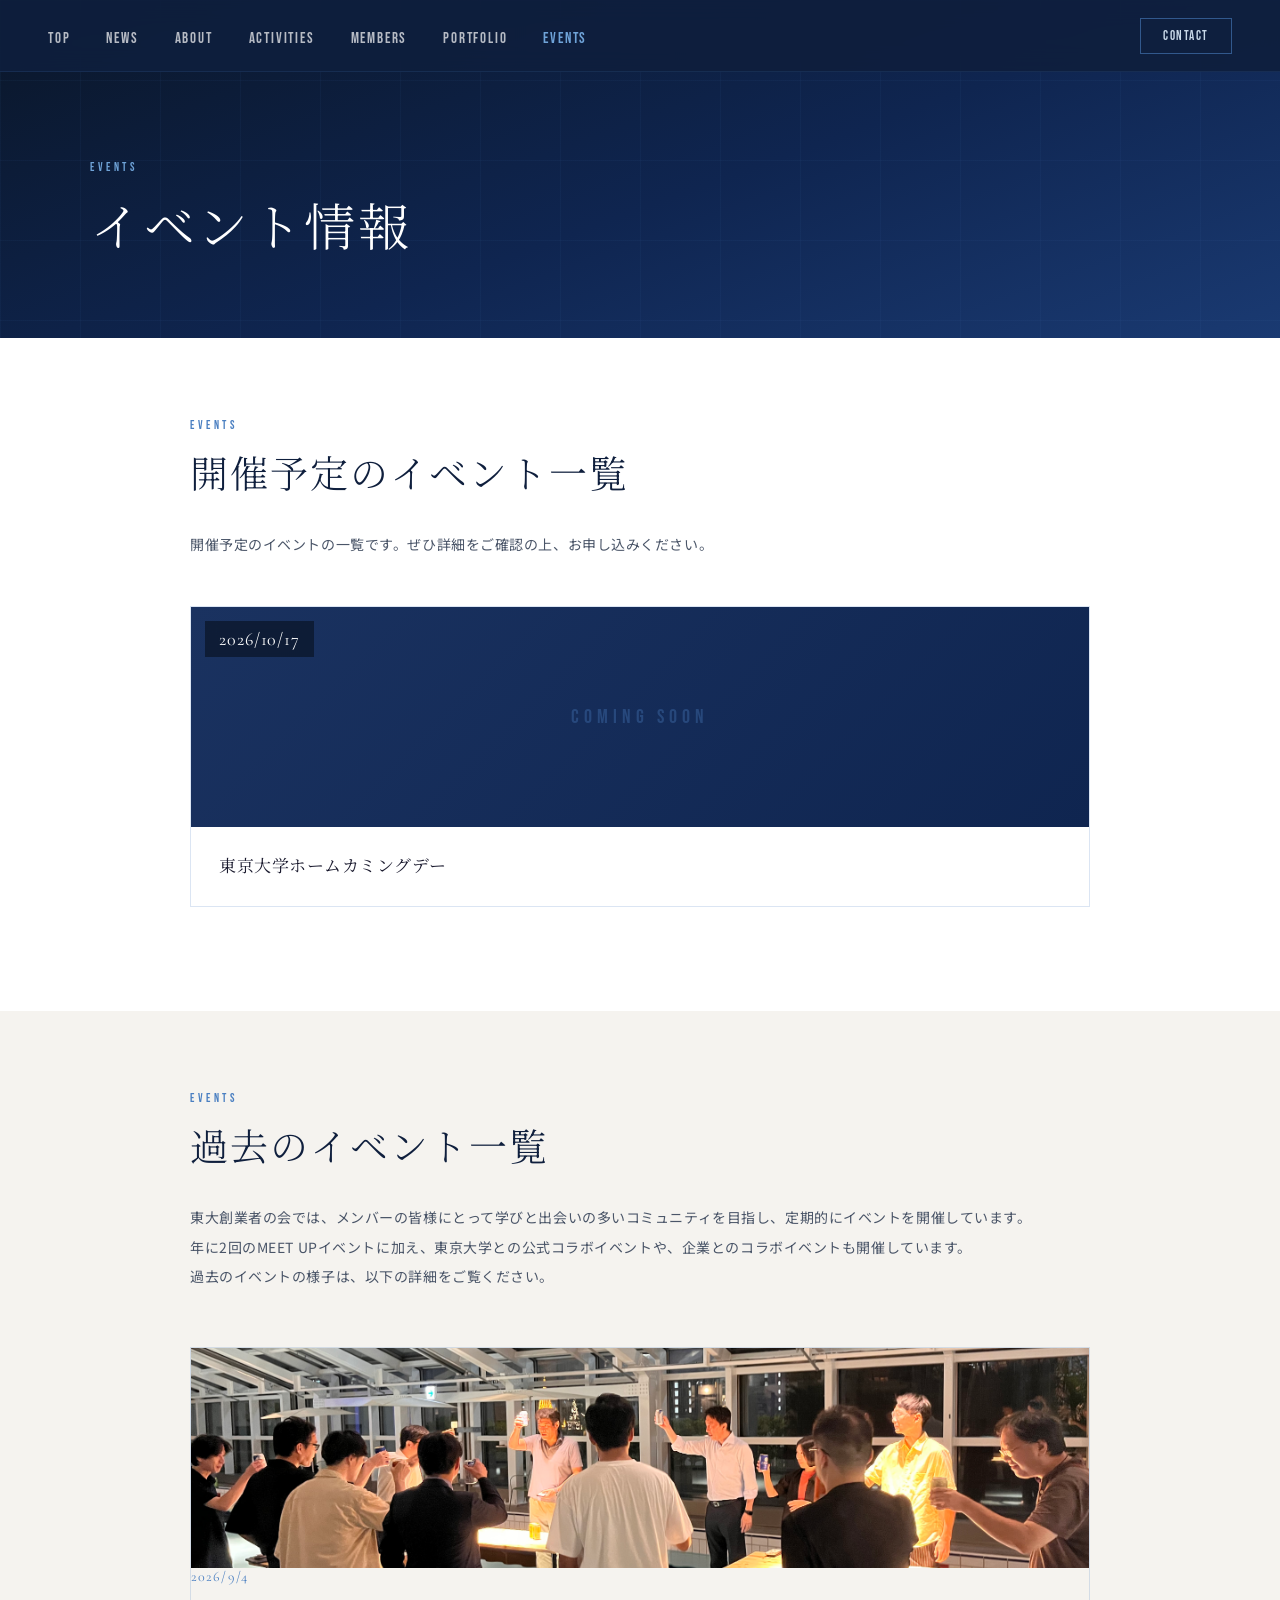
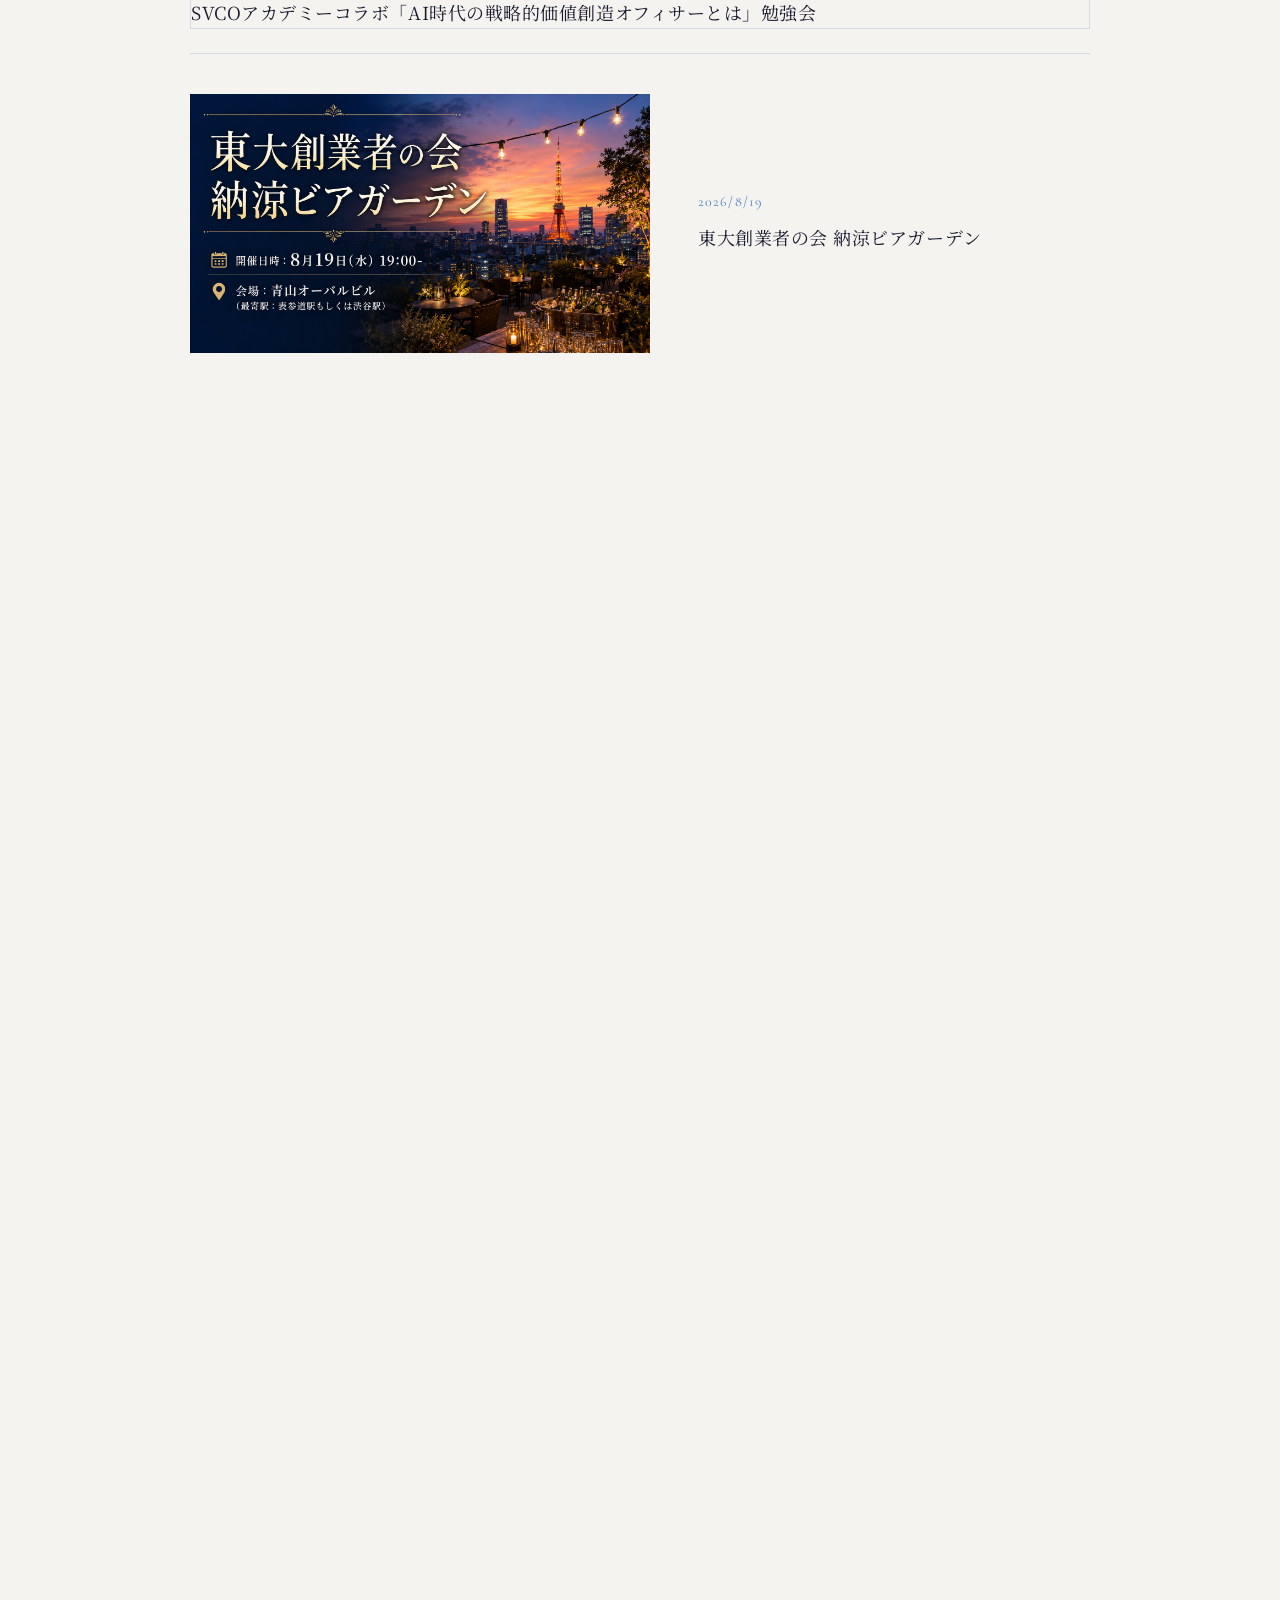
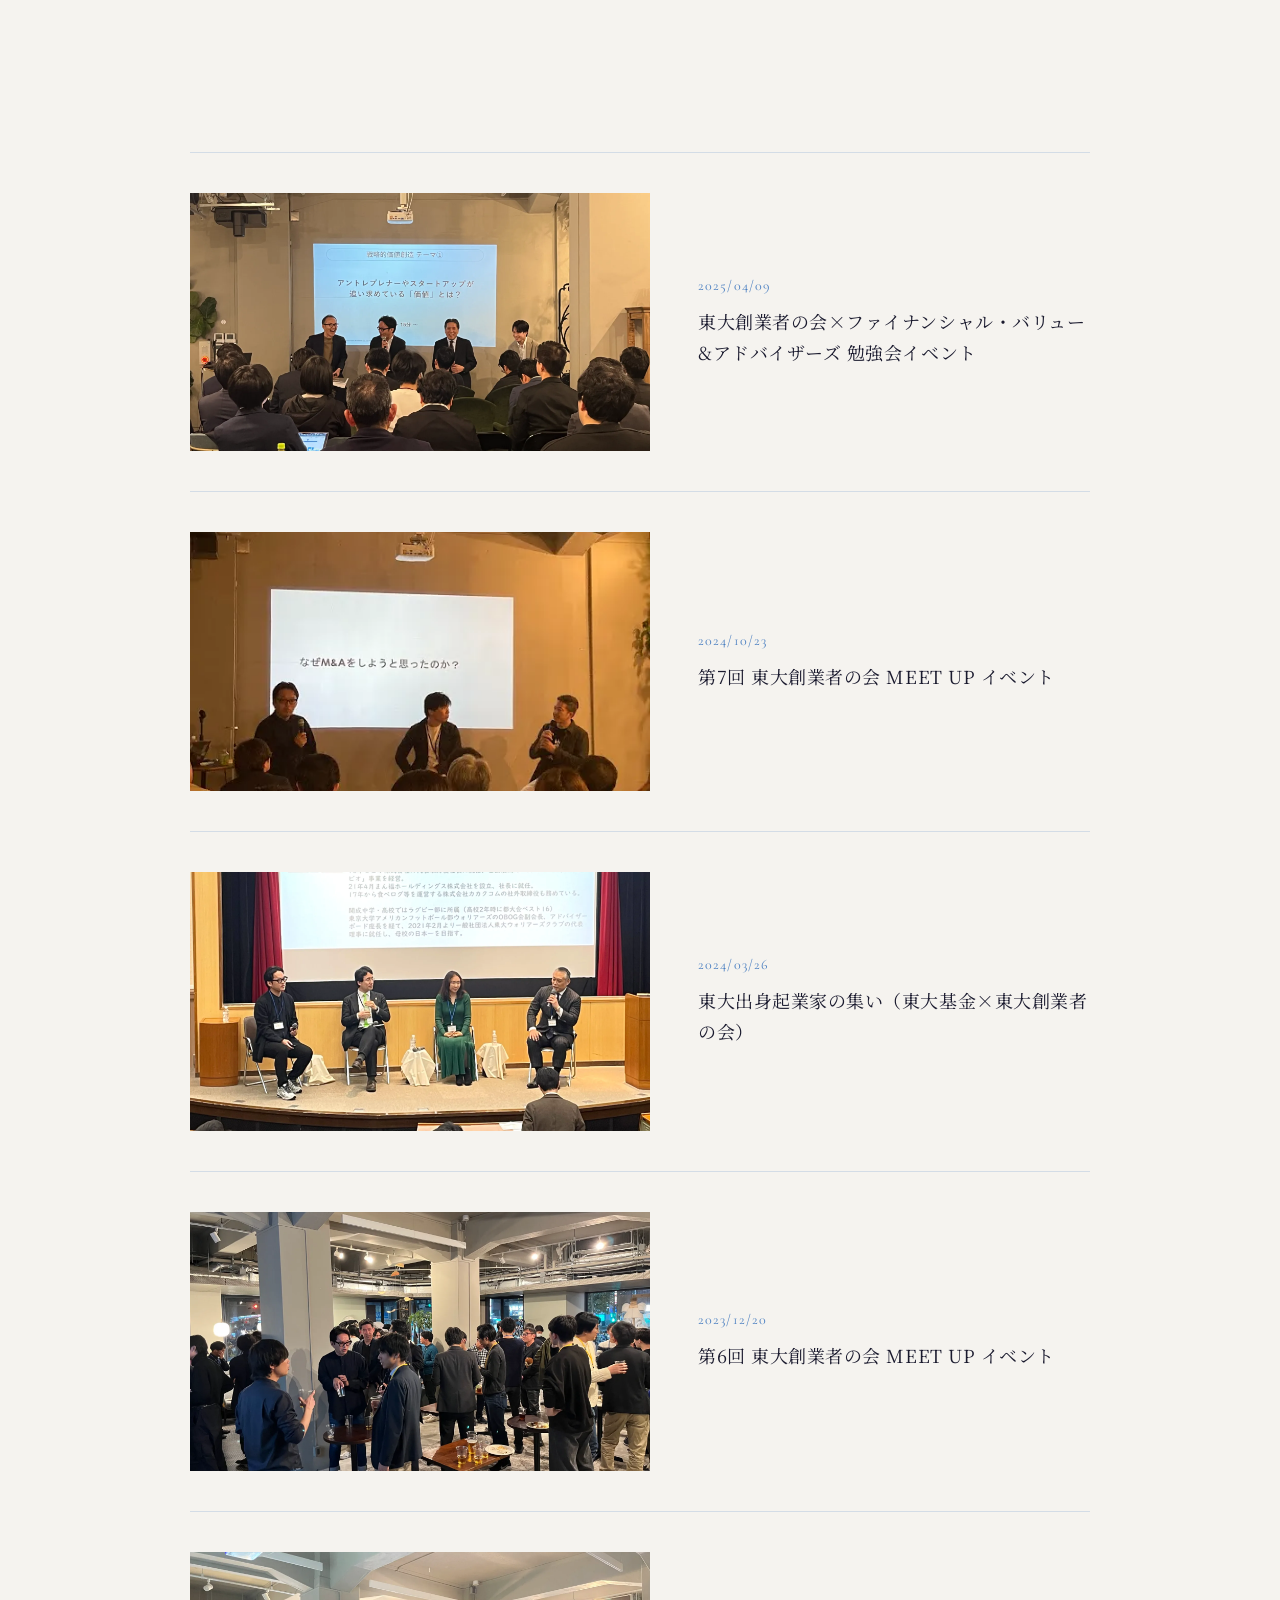
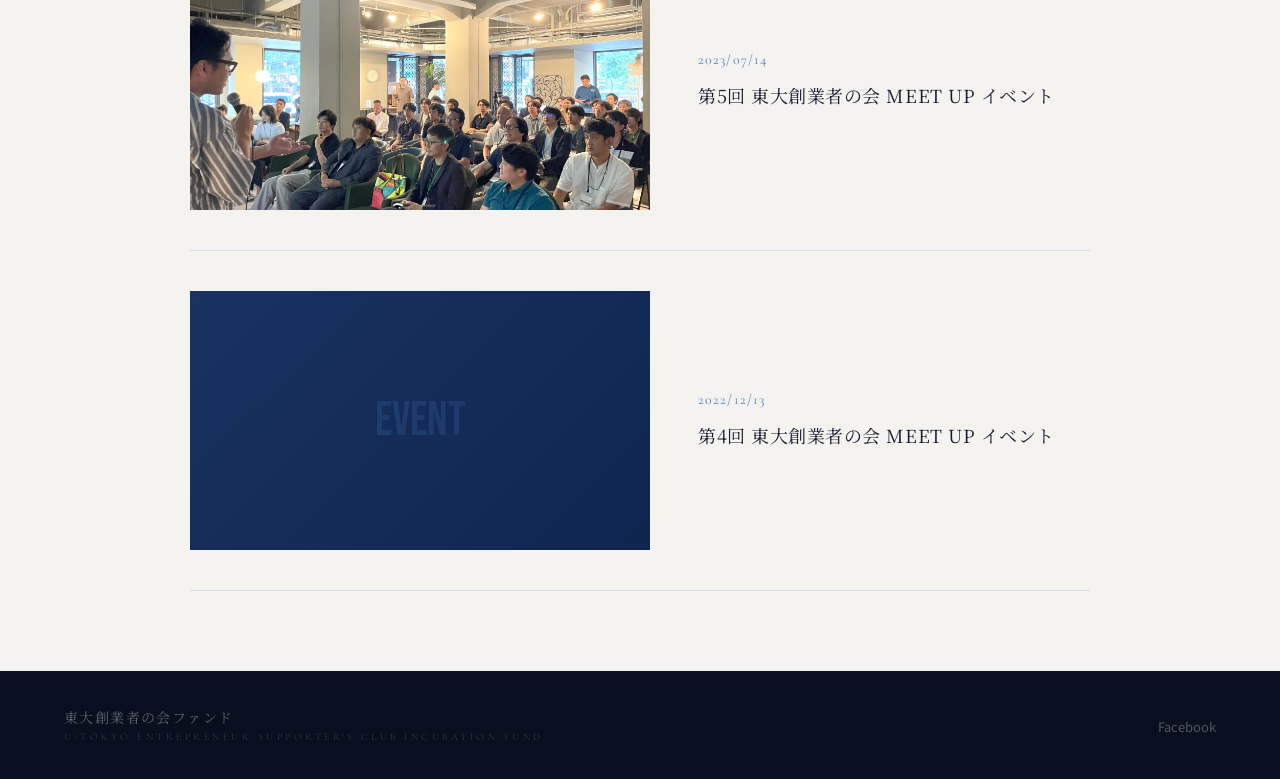
==== events.html @ 1b2a65a0 "過去イベントにSVCO勉強会を追加" ====
<!DOCTYPE html>
<html lang="ja">
<head>
  <meta charset="UTF-8" />
  <meta name="viewport" content="width=device-width, initial-scale=1.0" />
  <title>Events — 東大創業者の会ファンド</title>
  <link rel="preconnect" href="https://fonts.googleapis.com" />
  <link rel="preconnect" href="https://fonts.gstatic.com" crossorigin />
  <link href="https://fonts.googleapis.com/css2?family=Cormorant+Garamond:wght@300;400;500;600&family=Noto+Serif+JP:wght@300;400;500&family=Noto+Sans+JP:wght@300;400;500&family=Bebas+Neue&display=swap" rel="stylesheet" />
  <link rel="stylesheet" href="css/style.css" />
  <style>

    .events-upcoming {
      background: var(--white);
      padding: 80px 64px;
    }

    .events-upcoming-inner {
      max-width: 900px;
      margin: 0 auto;
    }

    .events-empty {
      padding: 64px 0;
      text-align: center;
      border: 1px solid var(--border);
      color: var(--text-light);
      font-size: 14px;
      letter-spacing: 0.06em;
    }

    .upcoming-card {
      display: block;
      border: 1px solid var(--border);
      margin-bottom: 24px;
      transition: box-shadow 0.25s, transform 0.25s;
      overflow: hidden;
    }

    .upcoming-card:hover {
      box-shadow: 0 8px 32px rgba(15,31,61,0.08);
      transform: translateY(-2px);
    }

    .upcoming-card-date-overlay {
      position: absolute;
      top: 14px;
      left: 14px;
      background: rgba(10, 22, 40, 0.72);
      backdrop-filter: blur(6px);
      padding: 7px 14px;
      font-family: 'Cormorant Garamond', serif;
      font-size: 18px;
      font-weight: 400;
      letter-spacing: 0.05em;
      color: var(--white);
    }

    .upcoming-card-body {
      padding: 24px 28px 28px;
      display: flex;
      flex-direction: column;
      gap: 14px;
    }

    .upcoming-card-title {
      font-family: 'Noto Serif JP', serif;
      font-size: 17px;
      font-weight: 400;
      color: var(--text-dark);
      line-height: 1.6;
      letter-spacing: 0.03em;
    }

    .upcoming-card-meta {
      display: flex;
      gap: 20px;
      flex-wrap: wrap;
    }

    .upcoming-card-meta span {
      font-size: 12px;
      color: var(--text-light);
      letter-spacing: 0.05em;
      display: flex;
      align-items: center;
      gap: 6px;
    }

    .upcoming-card-link {
      display: inline-block;
      font-family: 'Noto Sans JP', sans-serif;
      font-size: 12px;
      letter-spacing: 0.1em;
      padding: 8px 20px;
      border: 1px solid var(--accent);
      color: var(--accent);
      text-decoration: none;
      align-self: flex-start;
      transition: background 0.2s, color 0.2s;
    }

    .upcoming-card-link:hover {
      background: var(--accent);
      color: var(--white);
    }

    .events-past {
      background: var(--cream);
      padding: 80px 64px;
    }

    .events-past-inner {
      max-width: 900px;
      margin: 0 auto;
    }

    .events-past-desc {
      font-size: 14px;
      color: var(--text-mid);
      line-height: 2.1;
      letter-spacing: 0.04em;
      margin-bottom: 56px;
    }

    .past-event {
      display: grid;
      grid-template-columns: 460px 1fr;
      gap: 48px;
      align-items: center;
      padding: 40px 0;
      border-top: 1px solid var(--border);
      transition: opacity 0.2s;
    }

    .past-event:last-child {
      border-bottom: 1px solid var(--border);
    }

    .past-event:hover { opacity: 0.8; cursor: pointer; }

    .past-event-img {
      aspect-ratio: 16/9;
      overflow: hidden;
      background: var(--navy-mid);
    }

    .past-event-img img {
      width: 100%;
      height: 100%;
      object-fit: cover;
      display: block;
      transition: transform 0.4s ease;
    }

    .past-event:hover .past-event-img img {
      transform: scale(1.03);
    }

    .past-event-img-placeholder {
      width: 100%;
      height: 100%;
      background: linear-gradient(135deg, #1a3260 0%, #0f2550 100%);
      display: flex;
      align-items: center;
      justify-content: center;
      font-family: 'Bebas Neue', sans-serif;
      font-size: 48px;
      color: rgba(74,127,193,0.2);
      aspect-ratio: 16/9;
    }

    .past-event-body {
      display: flex;
      flex-direction: column;
      gap: 12px;
    }

    .past-event-title {
      font-family: 'Noto Serif JP', serif;
      font-size: 18px;
      font-weight: 400;
      color: var(--text-dark);
      line-height: 1.7;
      letter-spacing: 0.03em;
    }

    .past-event-date {
      font-family: 'Cormorant Garamond', serif;
      font-size: 14px;
      color: var(--accent);
      letter-spacing: 0.08em;
    }

    .upcoming-card-img {
      position: relative;
      width: 100%;
      height: 220px;
      overflow: hidden;
      background: var(--navy-mid);
    }

    .upcoming-card-img img {
      width: 100%;
      height: 100%;
      object-fit: cover;
      display: block;
    }

    .upcoming-card-img-placeholder {
      width: 100%;
      height: 100%;
      background: linear-gradient(135deg, #1a3260 0%, #0f2550 100%);
      display: flex;
      align-items: center;
      justify-content: center;
      font-family: 'Bebas Neue', sans-serif;
      font-size: 20px;
      letter-spacing: 0.25em;
      color: rgba(74,127,193,0.35);
    }

    @media (max-width: 900px) {
      .events-upcoming { padding: 60px 32px; }
      .events-past { padding: 60px 32px; }
      .upcoming-card { grid-template-columns: 90px 1fr; }
      .past-event { grid-template-columns: 1fr; gap: 24px; }
    }
  </style>
</head>
<body>

<!-- NAV -->
<nav>
  <button class="hamburger" id="hamburger" aria-label="メニューを開く">
    <span></span><span></span><span></span>
  </button>
  <ul class="nav-links" id="nav-links">
    <li><a href="index.html">TOP</a></li>
    <li><a href="news.html">NEWS</a></li>
    <li><a href="index.html#about">ABOUT</a></li>
    <li><a href="index.html#activities">ACTIVITIES</a></li>
    <li><a href="index.html#members">MEMBERS</a></li>
    <li><a href="portfolio.html">PORTFOLIO</a></li>
    <li><a href="events.html" style="color:var(--accent-light);">EVENTS</a></li>
  </ul>
  <a href="index.html#contact" class="nav-contact">CONTACT</a>
</nav>

<!-- PAGE HERO -->
<section class="page-hero">
  <div class="page-hero-grid"></div>
  <div class="page-hero-content">
    <p class="page-hero-label">EVENTS</p>
    <h1 class="page-hero-title">イベント情報</h1>
  </div>
</section>

<section class="events-upcoming">
  <div class="events-upcoming-inner">
    <p class="section-label fade-up">EVENTS</p>
    <h2 class="section-title-jp fade-up">開催予定のイベント一覧</h2>
    <p style="font-size:14px; color:var(--text-mid); line-height:2; letter-spacing:0.04em; margin-bottom:48px;" class="fade-up">
      開催予定のイベントの一覧です。ぜひ詳細をご確認の上、お申し込みください。
    </p>

    <div class="upcoming-card fade-up">
      <div class="upcoming-card-img">
        <div class="upcoming-card-img-placeholder">COMING SOON</div>
        <div class="upcoming-card-date-overlay">2026/10/17</div>
      </div>
      <div class="upcoming-card-body">
        <h3 class="upcoming-card-title">東京大学ホームカミングデー</h3>
      </div>
    </div>

  </div>
</section>

<section class="events-past">
  <div class="events-past-inner">
    <p class="section-label fade-up">EVENTS</p>
    <h2 class="section-title-jp fade-up">過去のイベント一覧</h2>
    <p class="events-past-desc fade-up">
      東大創業者の会では、メンバーの皆様にとって学びと出会いの多いコミュニティを目指し、定期的にイベントを開催しています。<br>
      年に2回のMEET UPイベントに加え、東京大学との公式コラボイベントや、企業とのコラボイベントも開催しています。<br>
      過去のイベントの様子は、以下の詳細をご覧ください。
    </p>

    <div class="upcoming-card fade-up" data-slug="svco2026-2">
      <div class="upcoming-card-img">
        <img src="images/events/svco2026-2.jpg" alt="SVCOアカデミーコラボ勉強会"
          onerror="this.style.display='none'; this.nextElementSibling.style.display='flex';" />
        <div class="past-event-img-placeholder" style="display:none;">EVENT</div>
      </div>
      <div class="past-event-body">
        <p class="past-event-date">2026/9/4</p>
        <h3 class="past-event-title">SVCOアカデミーコラボ「AI時代の戦略的価値創造オフィサーとは」勉強会</h3>
      </div>
    </div>
    
    <div class="past-event fade-up"　data-slug="beergarden">
      <div class="past-event-img">
        <img src="images/events/2026beergarden.png" alt="納涼ビアガーデン"
          onerror="this.style.display='none'; this.nextElementSibling.style.display='flex';" />
        <div class="past-event-img-placeholder" style="display:none;">EVENT</div>
      </div>
      <div class="past-event-body">
        <p class="past-event-date">2026/8/19</p>
        <h3 class="past-event-title">東大創業者の会 納涼ビアガーデン</h3>
      </div>
    </div>

    <div class="past-event fade-up" data-slug="aXholikt">
      <div class="past-event-img">
        <img src="images/events/svco2026.webp" alt="SVCOアカデミーコラボ勉強会"
          onerror="this.style.display='none'; this.nextElementSibling.style.display='flex';" />
        <div class="past-event-img-placeholder" style="display:none;">EVENT</div>
      </div>
      <div class="past-event-body">
        <p class="past-event-date">2026/1/9</p>
        <h3 class="past-event-title">SVCOアカデミーコラボ「高い企業価値を目指すエクイティストーリーとは？」勉強会</h3>
      </div>
    </div>

    <div class="past-event fade-up" data-slug="0ji4WpW5">
      <div class="past-event-img">
        <img src="images/events/jigyoukeikaku2025.webp" alt="事業計画の極意講演会"
          onerror="this.style.display='none'; this.nextElementSibling.style.display='flex';" />
        <div class="past-event-img-placeholder" style="display:none;">EVENT</div>
      </div>
      <div class="past-event-body">
        <p class="past-event-date">2025/11/13</p>
        <h3 class="past-event-title">スタートアップの事業成長を加速する「事業計画の極意」講演会</h3>
      </div>
    </div>

    <div class="past-event fade-up">
      <div class="past-event-img">
        <img src="images/events/amari2025.webp" alt="甘利俊一先生座談会"
          onerror="this.style.display='none'; this.nextElementSibling.style.display='flex';" />
        <div class="past-event-img-placeholder" style="display:none;">EVENT</div>
      </div>
      <div class="past-event-body">
        <p class="past-event-date">2025/10/18</p>
        <h3 class="past-event-title">甘利俊一先生座談会 with 藤井総長＋東大出身スタートアップ厳選5社ピッチ</h3>
      </div>
    </div>

    <div class="past-event fade-up" data-slug="QttCF2oW">
      <div class="past-event-img">
        <img src="images/events/google2025.webp" alt="知と革新のフロンティア共創"
          onerror="this.style.display='none'; this.nextElementSibling.style.display='flex';" />
        <div class="past-event-img-placeholder" style="display:none;">EVENT</div>
      </div>
      <div class="past-event-body">
        <p class="past-event-date">2025/05/30</p>
        <h3 class="past-event-title">知と革新のフロンティア共創 — AI・起業・グローバルが織りなす未来創造セッション supported by Google</h3>
      </div>
    </div>

    <div class="past-event fade-up" data-slug="PFnl9vah">
      <div class="past-event-img">
        <img src="images/events/SVCO2025.webp" alt="東大創業者の会×ファイナンシャル・バリュー&アドバイザーズ"
          onerror="this.style.display='none'; this.nextElementSibling.style.display='flex';" />
        <div class="past-event-img-placeholder" style="display:none;">EVENT</div>
      </div>
      <div class="past-event-body">
        <p class="past-event-date">2025/04/09</p>
        <h3 class="past-event-title">東大創業者の会×ファイナンシャル・バリュー&アドバイザーズ 勉強会イベント</h3>
      </div>
    </div>

    <div class="past-event fade-up" data-slug="giZmQ31z">
      <div class="past-event-img">
        <img src="images/events/7thmeetup.webp" alt="第7回 東大創業者の会 MEET UP"
          onerror="this.style.display='none'; this.nextElementSibling.style.display='flex';" />
        <div class="past-event-img-placeholder" style="display:none;">EVENT</div>
      </div>
      <div class="past-event-body">
        <p class="past-event-date">2024/10/23</p>
        <h3 class="past-event-title">第7回 東大創業者の会 MEET UP イベント</h3>
      </div>
    </div>

    <div class="past-event fade-up" data-slug="LmztypkG">
      <div class="past-event-img">
        <img src="images/events/todai2024.webp" alt="東大出身起業家の集い"
          onerror="this.style.display='none'; this.nextElementSibling.style.display='flex';" />
        <div class="past-event-img-placeholder" style="display:none;">EVENT</div>
      </div>
      <div class="past-event-body">
        <p class="past-event-date">2024/03/26</p>
        <h3 class="past-event-title">東大出身起業家の集い（東大基金×東大創業者の会）</h3>
      </div>
    </div>

    <div class="past-event fade-up" data-slug="PfL5GdUz">
      <div class="past-event-img">
        <img src="images/events/6thmeetup.webp" alt="第6回 東大創業者の会 MEET UP"
          onerror="this.style.display='none'; this.nextElementSibling.style.display='flex';" />
        <div class="past-event-img-placeholder" style="display:none;">EVENT</div>
      </div>
      <div class="past-event-body">
        <p class="past-event-date">2023/12/20</p>
        <h3 class="past-event-title">第6回 東大創業者の会 MEET UP イベント</h3>
      </div>
    </div>

    <div class="past-event fade-up" data-slug="8EpP8KsC">
      <div class="past-event-img">
        <img src="images/events/5thmeetup.webp" alt="第5回 東大創業者の会 MEET UP"
          onerror="this.style.display='none'; this.nextElementSibling.style.display='flex';" />
        <div class="past-event-img-placeholder" style="display:none;">EVENT</div>
      </div>
      <div class="past-event-body">
        <p class="past-event-date">2023/07/14</p>
        <h3 class="past-event-title">第5回 東大創業者の会 MEET UP イベント</h3>
      </div>
    </div>

    <div class="past-event fade-up" data-slug="6folaQQS">
      <div class="past-event-img">
        <img src="images/events/meetup4.jpg" alt="第4回 東大創業者の会 MEET UP"
          onerror="this.style.display='none'; this.nextElementSibling.style.display='flex';" />
        <div class="past-event-img-placeholder" style="display:none;">EVENT</div>
      </div>
      <div class="past-event-body">
        <p class="past-event-date">2022/12/13</p>
        <h3 class="past-event-title">第4回 東大創業者の会 MEET UP イベント</h3>
      </div>
    </div>

  </div>
</section>

<!-- FOOTER -->
<footer>
  <div class="footer-logo">
    東大創業者の会ファンド
    <span>U-TOKYO ENTREPRENEUR SUPPORTER'S CLUB INCUBATION FUND</span>
  </div>
  <div class="footer-sns">
    <a href="#">Facebook</a>
  </div>
</footer>

<script src="js/news-data.js"></script>
<script>
  const observer = new IntersectionObserver((entries) => {
    entries.forEach(el => {
      if (el.isIntersecting) el.target.classList.add('visible');
    });
  }, { threshold: 0.1 });
  document.querySelectorAll('.fade-up').forEach(el => observer.observe(el));

  // Hamburger menu
  const hamburger = document.getElementById('hamburger');
  const navLinks = document.getElementById('nav-links');
  if (hamburger && navLinks) {
    hamburger.addEventListener('click', () => {
      hamburger.classList.toggle('open');
      navLinks.classList.toggle('open');
    });
    navLinks.querySelectorAll('a').forEach(a => {
      a.addEventListener('click', () => {
        hamburger.classList.remove('open');
        navLinks.classList.remove('open');
      });
    });
  }
</script>
</body>
</html>
---- css/style.css ----
/* ============================================================
   東大創業者の会ファンド — 共通スタイル
   style.css
   ============================================================ */

/* ─── Google Fonts は各HTMLの<head>で読み込む ─── */

/* ─── CSS Variables ─── */
:root {
  --navy: #0f1f3d;
  --navy-mid: #1a3260;
  --navy-light: #2a4a8a;
  --accent: #4a7fc1;
  --accent-light: #6fa3d8;
  --steel: #8faabf;
  --fog: #c8d8e8;
  --cream: #f5f3ef;
  --white: #ffffff;
  --text-dark: #1a1a2e;
  --text-mid: #4a5568;
  --text-light: #718096;
  --border: rgba(74, 127, 193, 0.2);
}

/* ─── Reset ─── */
*, *::before, *::after { box-sizing: border-box; margin: 0; padding: 0; }
html { scroll-behavior: smooth; }
body {
  font-family: 'Noto Sans JP', sans-serif;
  background: var(--white);
  color: var(--text-dark);
  overflow-x: hidden;
}

/* ============================================================
   NAV
   ============================================================ */
nav {
  position: fixed;
  top: 0; left: 0; right: 0;
  z-index: 100;
  padding: 0 48px;
  height: 72px;
  display: flex;
  align-items: center;
  justify-content: space-between;
  background: rgba(15, 31, 61, 0.92);
  backdrop-filter: blur(12px);
  border-bottom: 1px solid rgba(74,127,193,0.15);
}
.nav-links {
  display: flex;
  gap: 36px;
  list-style: none;
}
.nav-links a {
  font-family: 'Bebas Neue', sans-serif;
  font-size: 15px;
  letter-spacing: 0.12em;
  color: rgba(255,255,255,0.7);
  text-decoration: none;
  transition: color 0.25s;
}
.nav-links a:hover { color: var(--accent-light); }
.nav-contact {
  font-family: 'Bebas Neue', sans-serif;
  font-size: 13px;
  letter-spacing: 0.12em;
  padding: 9px 22px;
  border: 1px solid rgba(74,127,193,0.6);
  color: var(--fog);
  text-decoration: none;
  transition: background 0.25s, color 0.25s;
}
.nav-contact:hover {
  background: var(--accent);
  color: var(--white);
  border-color: var(--accent);
}

/* ============================================================
   HERO
   ============================================================ */
.hero {
  position: relative;
  min-height: 100vh;
  background: linear-gradient(160deg, #0a1628 0%, #0f2550 55%, #1a3a72 100%);
  display: flex;
  align-items: flex-end;
  overflow: hidden;
}
.hero-bg-overlay {
  position: absolute;
  inset: 0;
  background:
    radial-gradient(ellipse 60% 50% at 70% 40%, rgba(74,127,193,0.15) 0%, transparent 70%),
    radial-gradient(ellipse 40% 60% at 20% 80%, rgba(26,50,96,0.6) 0%, transparent 70%);
}
.hero-grid {
  position: absolute;
  inset: 0;
  background-image:
    linear-gradient(rgba(74,127,193,0.06) 1px, transparent 1px),
    linear-gradient(90deg, rgba(74,127,193,0.06) 1px, transparent 1px);
  background-size: 80px 80px;
}
.hero-deco-text {
  position: absolute;
  right: -20px;
  top: 140px;
  font-family: 'Bebas Neue', sans-serif;
  font-size: clamp(80px, 10vw, 140px);
  color: rgba(74,127,193,0.08);
  letter-spacing: 0.05em;
  line-height: 1;
  white-space: nowrap;
  pointer-events: none;
  writing-mode: vertical-rl;
}
.hero-content {
  position: relative;
  z-index: 2;
  padding: 120px 64px 80px;
  max-width: 640px;
}
.hero-eyebrow {
  font-family: 'Bebas Neue', sans-serif;
  font-size: 12px;
  letter-spacing: 0.25em;
  color: var(--accent-light);
  margin-bottom: 16px;
}
.hero-title-jp {
  font-family: 'Noto Serif JP', serif;
  font-size: clamp(38px, 5vw, 64px);
  font-weight: 300;
  color: var(--white);
  line-height: 1.3;
  letter-spacing: 0.05em;
  margin-bottom: 12px;
}
.hero-title-en {
  font-family: 'Cormorant Garamond', serif;
  font-size: clamp(13px, 1.4vw, 16px);
  color: var(--steel);
  letter-spacing: 0.3em;
  text-transform: uppercase;
  margin-bottom: 28px;
  font-weight: 300;
}
.hero-subtitle-vertical {
  position: absolute;
  right: 64px;
  top: 50%;
  transform: translateY(-50%);
  writing-mode: vertical-rl;
  font-family: 'Noto Serif JP', serif;
  font-size: 15px;
  font-weight: 300;
  color: rgba(255,255,255,0.55);
  letter-spacing: 0.25em;
  line-height: 1.8;
}
.hero-tagline {
  font-family: 'Noto Serif JP', serif;
  font-size: clamp(14px, 1.8vw, 17px);
  font-weight: 300;
  color: rgba(255,255,255,0.55);
  line-height: 2;
  letter-spacing: 0.05em;
  border-left: 2px solid var(--accent);
  padding-left: 20px;
}
.hero-scroll {
  position: absolute;
  bottom: 40px;
  left: 64px;
  display: flex;
  align-items: center;
  gap: 12px;
  font-family: 'Bebas Neue', sans-serif;
  font-size: 11px;
  letter-spacing: 0.2em;
  color: rgba(255,255,255,0.3);
}
.hero-scroll-line {
  width: 40px;
  height: 1px;
  background: rgba(255,255,255,0.2);
}

.hero {
  background: 
    linear-gradient(160deg, rgba(10,22,40,0.85) 0%, rgba(15,37,80,0.75) 55%, rgba(26,58,114,0.7) 100%),
    url('../images/fund/top.jpg');
  background-size: cover;
  background-position: center;
}

/* ============================================================
   PAGE HERO（サブページ用）
   ============================================================ */
.page-hero {
  padding: 160px 64px 80px;
  background: linear-gradient(160deg, #0a1628 0%, #0f2550 55%, #1a3a72 100%);
  position: relative;
  overflow: hidden;
}
.page-hero-grid {
  position: absolute;
  inset: 0;
  background-image:
    linear-gradient(rgba(74,127,193,0.06) 1px, transparent 1px),
    linear-gradient(90deg, rgba(74,127,193,0.06) 1px, transparent 1px);
  background-size: 80px 80px;
}
.page-hero-content { position: relative; z-index: 2; max-width: 1100px; margin: 0 auto; }
.page-hero-label {
  font-family: 'Bebas Neue', sans-serif;
  font-size: 12px;
  letter-spacing: 0.3em;
  color: var(--accent-light);
  margin-bottom: 16px;
}
.page-hero-title {
  font-family: 'Noto Serif JP', serif;
  font-size: clamp(32px, 4vw, 52px);
  font-weight: 300;
  color: var(--white);
  letter-spacing: 0.05em;
  line-height: 1.3;
}

/* ============================================================
   SHARED SECTION ELEMENTS
   ============================================================ */
.section-label {
  font-family: 'Bebas Neue', sans-serif;
  font-size: 12px;
  letter-spacing: 0.3em;
  color: var(--accent);
  margin-bottom: 12px;
}
.section-title-jp {
  font-family: 'Noto Serif JP', serif;
  font-size: clamp(26px, 3.5vw, 38px);
  font-weight: 300;
  color: var(--navy);
  letter-spacing: 0.05em;
  line-height: 1.4;
  margin-bottom: 32px;
}
.divider {
  width: 40px;
  height: 2px;
  background: var(--accent);
  margin-bottom: 32px;
}

/* ============================================================
   BUTTONS
   ============================================================ */
.btn-outline {
  display: inline-block;
  font-family: 'Noto Sans JP', sans-serif;
  font-size: 13px;
  letter-spacing: 0.1em;
  padding: 14px 40px;
  border: 1px solid var(--navy);
  color: var(--navy);
  text-decoration: none;
  transition: background 0.25s, color 0.25s;
}
.btn-outline:hover { background: var(--navy); color: var(--white); }

.btn-solid {
  display: inline-block;
  font-family: 'Noto Sans JP', sans-serif;
  font-size: 14px;
  letter-spacing: 0.12em;
  padding: 18px 64px;
  background: var(--navy);
  color: var(--white);
  text-decoration: none;
  transition: background 0.25s, letter-spacing 0.25s;
}
.btn-solid:hover { background: var(--navy-light); letter-spacing: 0.16em; }

/* ============================================================
   NEWS
   ============================================================ */
#news {
  background: var(--white);
  padding: 120px 0;
}
.news-inner {
  max-width: 800px;
  margin: 0 auto;
  padding: 0 64px;
}
.news-list { list-style: none; }
.news-item {
  border-top: 1px solid var(--border);
  padding: 28px 0;
  display: grid;
  grid-template-columns: 1fr;
  gap: 8px;
  transition: opacity 0.2s;
}
.news-item:last-child { border-bottom: 1px solid var(--border); }
.news-item:hover { opacity: 0.7; cursor: pointer; }
.news-item-title {
  font-family: 'Noto Serif JP', serif;
  font-size: 16px;
  font-weight: 400;
  color: var(--text-dark);
  line-height: 1.7;
  letter-spacing: 0.03em;
}
.news-item-excerpt {
  font-size: 13px;
  color: var(--text-light);
  line-height: 1.8;
}

/* ============================================================
   ABOUT
   ============================================================ */
#about { background: var(--cream); padding: 120px 64px; }
.about-inner {
  max-width: 900px;
  margin: 0 auto;
  display: grid;
  grid-template-columns: 1fr 1fr;
  gap: 80px;
  align-items: start;
}
.about-lead {
  font-family: 'Noto Serif JP', serif;
  font-size: clamp(17px, 2vw, 20px);
  font-weight: 400;
  color: var(--navy);
  line-height: 1.8;
  letter-spacing: 0.04em;
  margin-bottom: 28px;
}
.about-body {
  font-size: 14px;
  color: var(--text-mid);
  line-height: 2.1;
  letter-spacing: 0.04em;
}

/* ============================================================
   PORTFOLIO
   ============================================================ */
#portfolio { background: var(--white); padding: 120px 64px; }
.portfolio-inner { max-width: 1100px; margin: 0 auto; }
.portfolio-sub {
  font-family: 'Noto Serif JP', serif;
  font-size: 14px;
  font-weight: 400;
  color: var(--accent);
  letter-spacing: 0.05em;
  margin-bottom: 40px;
  padding-bottom: 16px;
  border-bottom: 1px solid var(--border);
}
.logo-grid {
  display: flex;
  flex-wrap: wrap;
  gap: 0;
  margin-bottom: 60px;
}
.logo-item {
  width: calc(100% / 7);
  padding: 24px 16px;
  display: flex;
  align-items: center;
  justify-content: center;
  border: 1px solid rgba(0,0,0,0.06);
  font-family: 'Noto Sans JP', sans-serif;
  font-size: 13px;
  font-weight: 500;
  color: var(--text-mid);
  letter-spacing: 0.03em;
  text-align: center;
  transition: background 0.2s, color 0.2s;
}
.logo-item:hover { background: var(--cream); color: var(--navy); }

/* ─── ロゴ画像 ─── */
.logo-item img {
  max-width: 85%;
  max-height: 64px;
  object-fit: contain;
}

.portfolio-cta { text-align: center; margin-top: 40px; }

/* ============================================================
   STATS
   ============================================================ */
#stats { background: var(--navy); padding: 100px 64px; }
.stats-grid {
  max-width: 1000px;
  margin: 0 auto;
  display: grid;
  grid-template-columns: repeat(4, 1fr);
  gap: 1px;
  background: rgba(74,127,193,0.2);
}
.stat-box { background: var(--navy); padding: 48px 32px; text-align: center; }
.stat-label {
  font-family: 'Times New Roman', sans-serif;
  font-size: 13px;
  letter-spacing: 0.2em;
  color: var(--accent-light);
  margin-bottom: 16px;
}
.stat-value {
  font-family: 'Times New Roman', serif;
  font-size: 40px;
  color: var(--white);
  font-weight: 300;
  line-height: 1;
  margin-bottom: 12px;
}
.stat-desc {
  font-size: 12px;
  color: rgba(255,255,255,0.4);
  line-height: 1.8;
  letter-spacing: 0.05em;
}

/* ============================================================
   ACTIVITIES
   ============================================================ */
#activities { background: var(--white); padding: 120px 64px; }
.activities-inner { max-width: 1100px; margin: 0 auto; }
.activity-block {
  display: grid;
  grid-template-columns: 1fr 1fr;
  gap: 0;
  margin-bottom: 2px;
  min-height: 440px;
}
.activity-block.reverse { direction: rtl; }
.activity-block.reverse > * { direction: ltr; }
.activity-img {
  background: var(--navy-mid);
  position: relative;
  overflow: hidden;
  min-height: 400px;
}
.activity-img-placeholder {
  position: absolute;
  inset: 0;
  background: linear-gradient(135deg, #1a3260 0%, #0f2550 100%);
  display: flex;
  align-items: center;
  justify-content: center;
}
.activity-img-label {
  font-family: 'Bebas Neue', sans-serif;
  font-size: 80px;
  color: rgba(74,127,193,0.2);
  letter-spacing: 0.05em;
}
.activity-content {
  background: var(--cream);
  padding: 64px 56px;
  display: flex;
  flex-direction: column;
  justify-content: center;
}
.activity-en {
  font-family: 'Bebas Neue', sans-serif;
  font-size: 22px;
  letter-spacing: 0.15em;
  color: var(--accent);
  margin-bottom: 20px;
}
.activity-line {
  width: 32px;
  height: 2px;
  background: var(--accent);
  margin-bottom: 24px;
}
.activity-desc {
  font-size: 14px;
  color: var(--text-mid);
  line-height: 2;
  letter-spacing: 0.04em;
}

/* ============================================================
   BENEFITS
   ============================================================ */
#benefits {
  background: linear-gradient(160deg, #0f1f3d 0%, #1a3260 100%);
  padding: 120px 64px;
}
.benefits-inner { max-width: 1100px; margin: 0 auto; }
.benefits-cards {
  display: grid;
  grid-template-columns: repeat(3, 1fr);
  gap: 2px;
  margin-bottom: 64px;
}
.benefit-card {
  background: rgba(255,255,255,0.04);
  border: 1px solid rgba(74,127,193,0.15);
  padding: 48px 36px;
  transition: background 0.25s;
}
.benefit-card:hover { background: rgba(74,127,193,0.1); }
.benefit-icon {
  width: 40px;
  height: 40px;
  border: 1px solid var(--accent);
  border-radius: 50%;
  display: flex;
  align-items: center;
  justify-content: center;
  margin-bottom: 24px;
  font-size: 18px;
}
.benefit-title {
  font-family: 'Noto Serif JP', serif;
  font-size: 16px;
  font-weight: 400;
  color: var(--white);
  margin-bottom: 16px;
  letter-spacing: 0.05em;
}
.benefit-desc {
  font-size: 13px;
  color: rgba(255,255,255,0.5);
  line-height: 2;
  letter-spacing: 0.04em;
}
.benefits-quote {
  max-width: 800px;
  margin: 0 auto;
  text-align: center;
  font-family: 'Noto Serif JP', serif;
  font-size: clamp(14px, 1.8vw, 17px);
  font-weight: 300;
  color: rgba(255,255,255,0.6);
  line-height: 2.2;
  letter-spacing: 0.05em;
  padding-top: 64px;
  border-top: 1px solid rgba(74,127,193,0.2);
}

/* ============================================================
   JOIN US
   ============================================================ */
#join { background: var(--cream); padding: 120px 64px; }
.join-inner { max-width: 760px; margin: 0 auto; text-align: center; }
.join-conditions {
  text-align: left;
  background: var(--white);
  border: 1px solid var(--border);
  padding: 36px 40px;
  margin: 32px 0 40px;
  font-size: 14px;
  color: var(--text-mid);
  line-height: 2.2;
  letter-spacing: 0.04em;
}
.join-conditions li {
  list-style: none;
  padding-left: 16px;
  position: relative;
}
.join-conditions li::before {
  content: '—';
  position: absolute;
  left: 0;
  color: var(--accent);
}

/* ============================================================
   MEDIA
   ============================================================ */
#media { background: var(--white); padding: 120px 64px; }
.media-inner { max-width: 1100px; margin: 0 auto; }
.media-cards {
  display: grid;
  grid-template-columns: repeat(3, 1fr);
  gap: 24px;
}
.media-card {
  border: 1px solid rgba(0,0,0,0.08);
  overflow: hidden;
  transition: box-shadow 0.25s, transform 0.25s;
}
.media-card:hover {
  box-shadow: 0 12px 40px rgba(15,31,61,0.1);
  transform: translateY(-4px);
}
.media-card-img {
  height: 200px;
  background: linear-gradient(135deg, #1a3260 0%, #2a4a8a 100%);
  position: relative;
  overflow: hidden;
}
.media-card-img-label {
  position: absolute;
  inset: 0;
  display: flex;
  align-items: center;
  justify-content: center;
  font-family: 'Bebas Neue', sans-serif;
  font-size: 48px;
  color: rgba(255,255,255,0.12);
}
.media-card-body { padding: 24px; }
.media-card-title {
  font-family: 'Noto Serif JP', serif;
  font-size: 15px;
  font-weight: 400;
  color: var(--text-dark);
  line-height: 1.7;
  margin-bottom: 12px;
  letter-spacing: 0.03em;
}
.media-card-excerpt {
  font-size: 12px;
  color: var(--text-light);
  line-height: 1.9;
  display: -webkit-box;
  -webkit-line-clamp: 3;
  -webkit-box-orient: vertical;
  overflow: hidden;
}
.media-card-date {
  font-family: 'Cormorant Garamond', serif;
  font-size: 13px;
  color: var(--accent);
  margin-top: 16px;
  letter-spacing: 0.05em;
}

/* ============================================================
   MEMBERS
   ============================================================ */
#members { background: var(--cream); padding: 120px 64px; }
.members-inner { max-width: 1100px; margin: 0 auto; }
.members-lead {
  font-size: 14px;
  color: var(--text-mid);
  line-height: 2.1;
  max-width: 720px;
  margin-bottom: 72px;
  letter-spacing: 0.04em;
}
.members-grid {
  display: grid;
  grid-template-columns: repeat(2, 1fr);
  gap: 48px 64px;
}
.member-card {
  display: grid;
  grid-template-columns: 160px 1fr;
  gap: 28px;
  align-items: start;
}
.member-photo {
  aspect-ratio: 3/4;
  background: linear-gradient(135deg, #c8d8e8 0%, #8faabf 100%);
  overflow: hidden;
}
.member-photo-placeholder {
  width: 100%;
  height: 100%;
  display: flex;
  align-items: flex-end;
  justify-content: center;
  padding-bottom: 12px;
  background: linear-gradient(180deg, #c8d8e8 0%, #8faabf 100%);
  font-family: 'Bebas Neue', sans-serif;
  font-size: 40px;
  color: rgba(255,255,255,0.5);
}
.member-name {
  font-family: 'Noto Serif JP', serif;
  font-size: 20px;
  font-weight: 400;
  color: var(--navy);
  letter-spacing: 0.1em;
  margin-bottom: 6px;
}
.member-company {
  font-size: 12px;
  color: var(--accent);
  letter-spacing: 0.06em;
  margin-bottom: 4px;
}
.member-role {
  font-size: 12px;
  color: var(--text-light);
  letter-spacing: 0.06em;
  margin-bottom: 16px;
}
.member-bio {
  font-size: 13px;
  color: var(--text-mid);
  line-height: 2;
  letter-spacing: 0.04em;
}

/* ============================================================
   CONTACT / FORM
   ============================================================ */
#contact { background: var(--navy); padding: 120px 64px; }
.contact-inner { max-width: 720px; margin: 0 auto; }
.contact-inner .section-title-jp { color: var(--white); }
.contact-notes {
  font-size: 13px;
  color: rgba(255,255,255,0.45);
  line-height: 2;
  margin-bottom: 48px;
  letter-spacing: 0.04em;
}
.contact-notes a { color: rgba(255,255,255,0.6); text-decoration: underline; }
.form-group { margin-bottom: 24px; }
.form-label {
  display: block;
  font-size: 12px;
  letter-spacing: 0.1em;
  color: rgba(255,255,255,0.5);
  margin-bottom: 8px;
}
.form-input,
.form-textarea {
  width: 100%;
  background: rgba(255,255,255,0.05);
  border: 1px solid rgba(74,127,193,0.3);
  color: var(--white);
  font-family: 'Noto Sans JP', sans-serif;
  font-size: 14px;
  padding: 14px 16px;
  outline: none;
  transition: border-color 0.25s;
  letter-spacing: 0.04em;
}
.form-input:focus,
.form-textarea:focus { border-color: var(--accent-light); }
.form-input::placeholder,
.form-textarea::placeholder { color: rgba(255,255,255,0.2); }
.form-textarea { resize: vertical; min-height: 120px; }
.form-submit {
  width: 100%;
  padding: 18px;
  background: var(--accent);
  border: none;
  color: var(--white);
  font-family: 'Noto Sans JP', sans-serif;
  font-size: 15px;
  letter-spacing: 0.15em;
  cursor: pointer;
  margin-top: 8px;
  transition: background 0.25s;
}
.form-submit:hover { background: var(--accent-light); }

/* ============================================================
   FOOTER
   ============================================================ */
footer {
  background: #080f1e;
  padding: 36px 64px;
  display: flex;
  align-items: center;
  justify-content: space-between;
}
.footer-logo {
  font-family: 'Noto Serif JP', serif;
  font-size: 14px;
  font-weight: 300;
  color: rgba(255,255,255,0.4);
  letter-spacing: 0.1em;
}
.footer-logo span {
  display: block;
  font-family: 'Cormorant Garamond', serif;
  font-size: 10px;
  letter-spacing: 0.35em;
  color: rgba(255,255,255,0.2);
  margin-top: 4px;
}
.footer-sns a {
  color: rgba(255,255,255,0.3);
  text-decoration: none;
  font-size: 13px;
  transition: color 0.2s;
}
.footer-sns a:hover { color: rgba(255,255,255,0.7); }

/* ============================================================
   HAMBURGER MENU
   ============================================================ */
.hamburger {
  display: none;
  flex-direction: column;
  justify-content: center;
  gap: 5px;
  background: none;
  border: none;
  cursor: pointer;
  padding: 6px;
  z-index: 110;
}
.hamburger span {
  display: block;
  width: 22px;
  height: 2px;
  background: rgba(255,255,255,0.8);
  transition: transform 0.3s ease, opacity 0.3s ease;
}
.hamburger.open span:nth-child(1) { transform: translateY(7px) rotate(45deg); }
.hamburger.open span:nth-child(2) { opacity: 0; transform: scaleX(0); }
.hamburger.open span:nth-child(3) { transform: translateY(-7px) rotate(-45deg); }

/* ============================================================
   ANIMATIONS
   ============================================================ */
.fade-up {
  opacity: 0;
  transform: translateY(30px);
  transition: opacity 0.7s ease, transform 0.7s ease;
}
.fade-up.visible {
  opacity: 1;
  transform: translateY(0);
}

/* ============================================================
   RESPONSIVE
   ============================================================ */
@media (max-width: 900px) {
  /* ─── ハンバーガーナビ ─── */
  nav { padding: 0 20px; }
  .hamburger { display: flex; }
  .nav-links {
    display: none;
    position: fixed;
    top: 72px;
    left: 0; right: 0;
    background: rgba(15, 31, 61, 0.97);
    backdrop-filter: blur(12px);
    flex-direction: column;
    gap: 0;
    padding: 8px 0 24px;
    border-top: 1px solid rgba(74,127,193,0.2);
    z-index: 99;
    list-style: none;
  }
  .nav-links.open { display: flex; }
  .nav-links li { width: 100%; }
  .nav-links a {
    display: block;
    padding: 14px 28px;
    font-size: 17px;
    letter-spacing: 0.15em;
  }
  .nav-contact { display: none; }

  /* ─── その他レスポンシブ ─── */
  .hero-content { padding: 100px 32px 60px; }
  .hero-subtitle-vertical { display: none; }
  .page-hero { padding: 120px 32px 60px; }
  #about { padding: 80px 32px; }
  .about-inner { grid-template-columns: 1fr; gap: 40px; }
  #portfolio { padding: 80px 32px; }
  .logo-item { width: calc(100% / 4); }
  #stats { padding: 60px 32px; }
  .stats-grid { grid-template-columns: repeat(2, 1fr); }
  #activities { padding: 80px 32px; }
  .activity-block { grid-template-columns: 1fr; }
  .activity-block.reverse { direction: ltr; }
  #benefits { padding: 80px 32px; }
  .benefits-cards { grid-template-columns: 1fr; }
  #join { padding: 80px 32px; }
  #media { padding: 80px 32px; }
  .media-cards { grid-template-columns: 1fr; }
  #members { padding: 80px 32px; }
  .members-grid { grid-template-columns: 1fr; }
  #contact { padding: 80px 32px; }
  footer { padding: 28px 32px; flex-direction: column; gap: 16px; text-align: center; }
}

@media (max-width: 600px) {
  .logo-item { width: calc(100% / 2); }
}
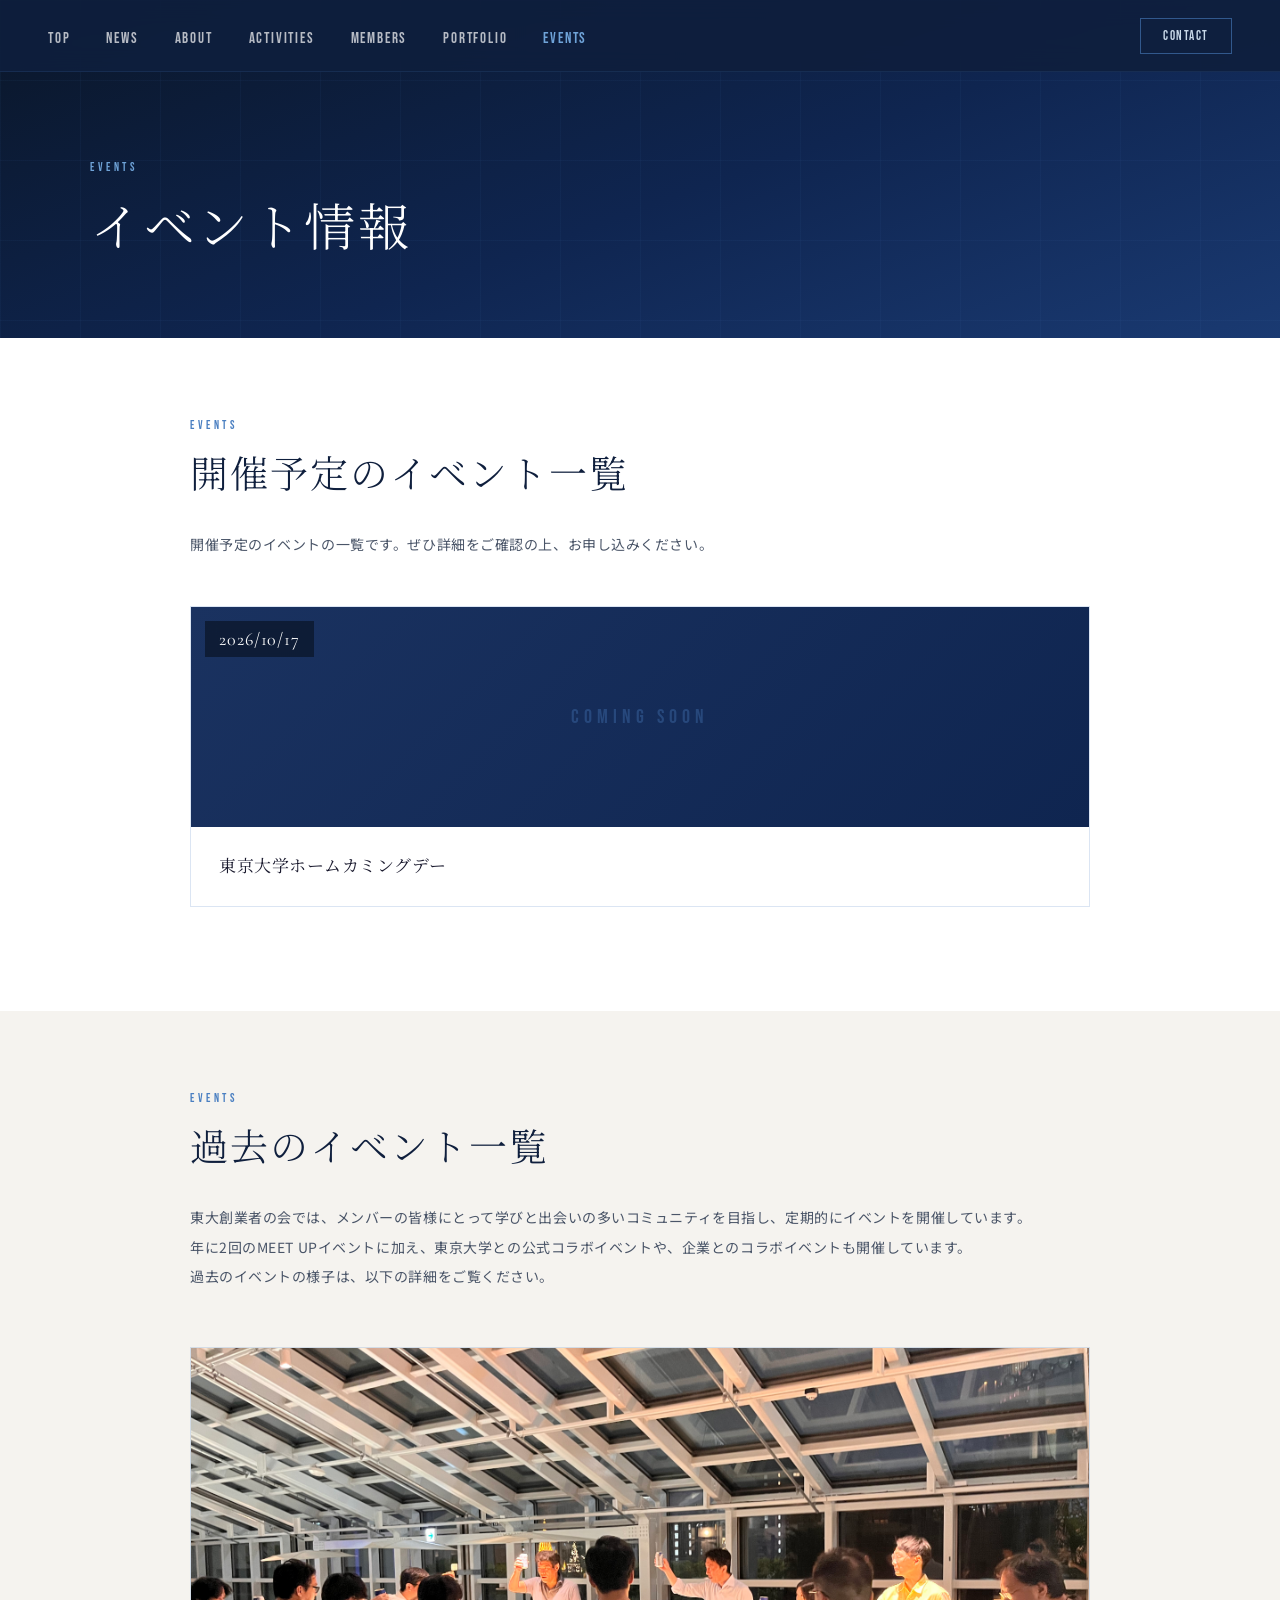
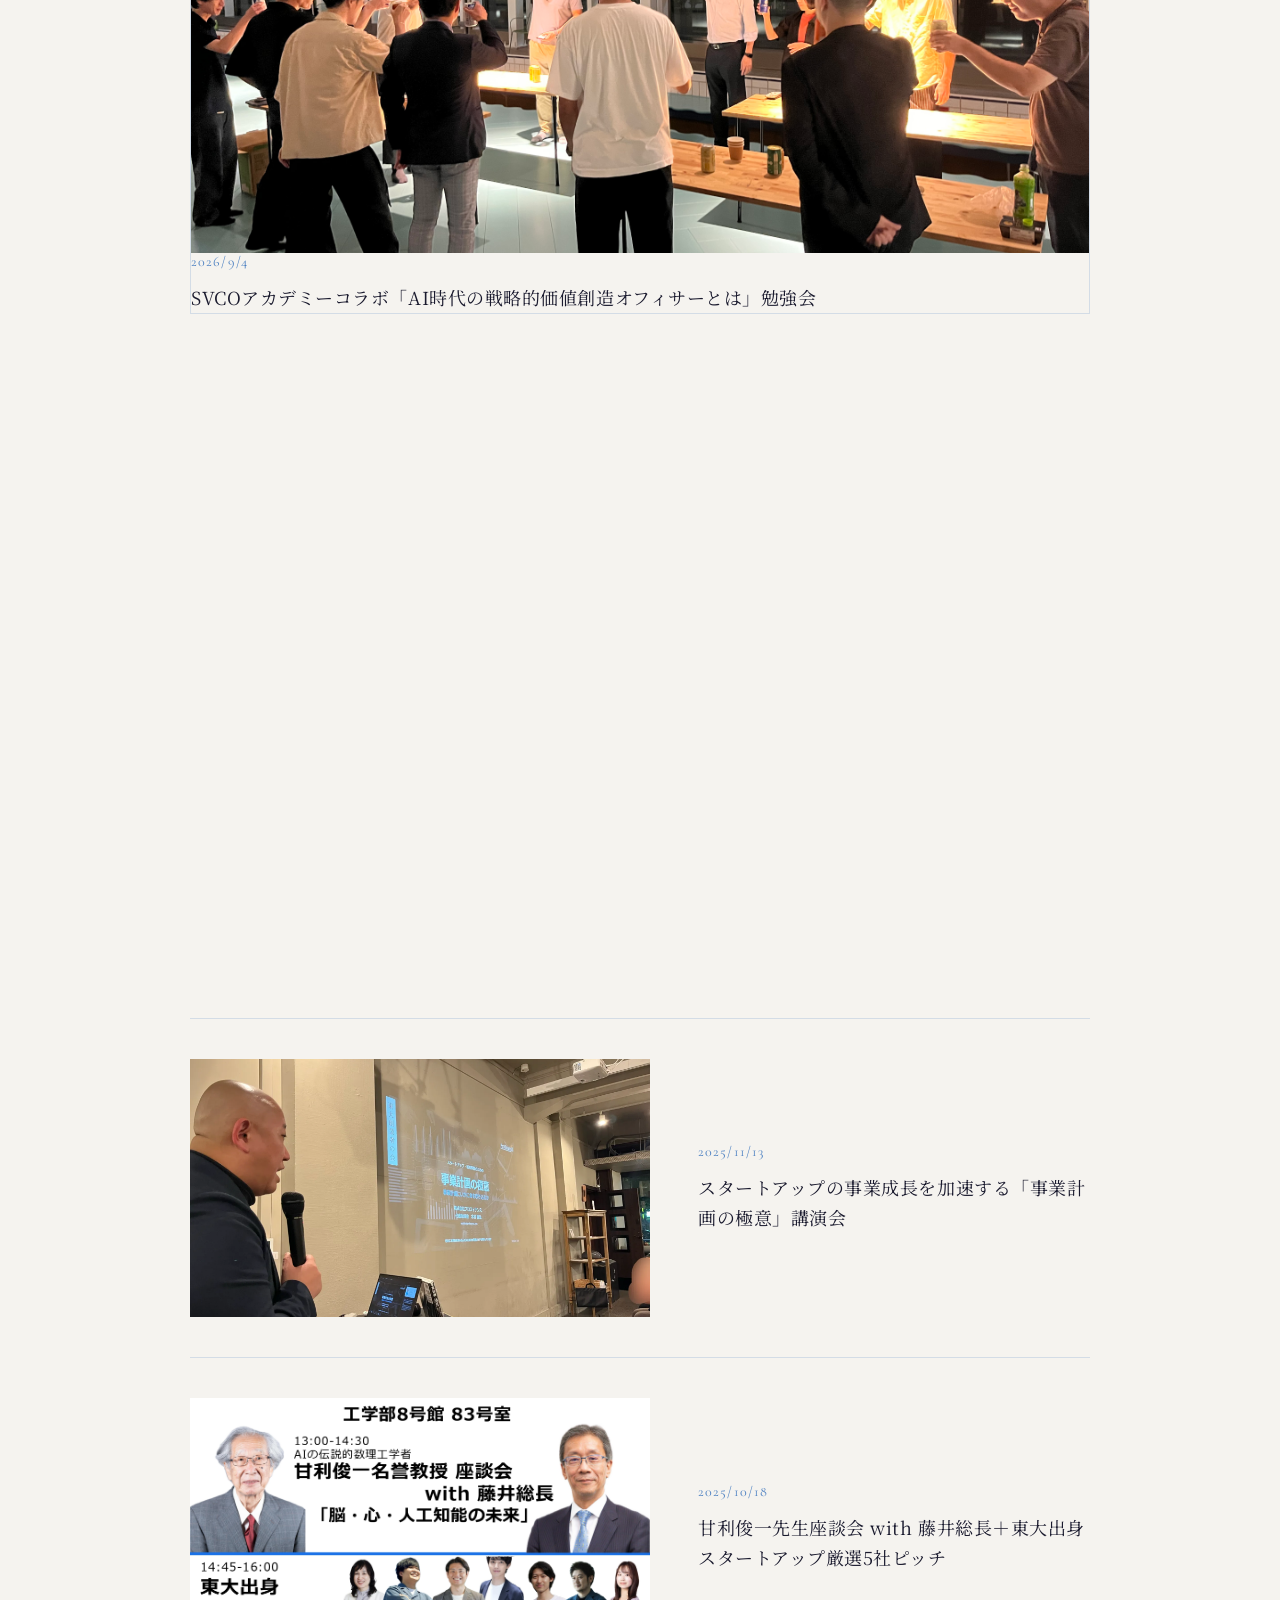
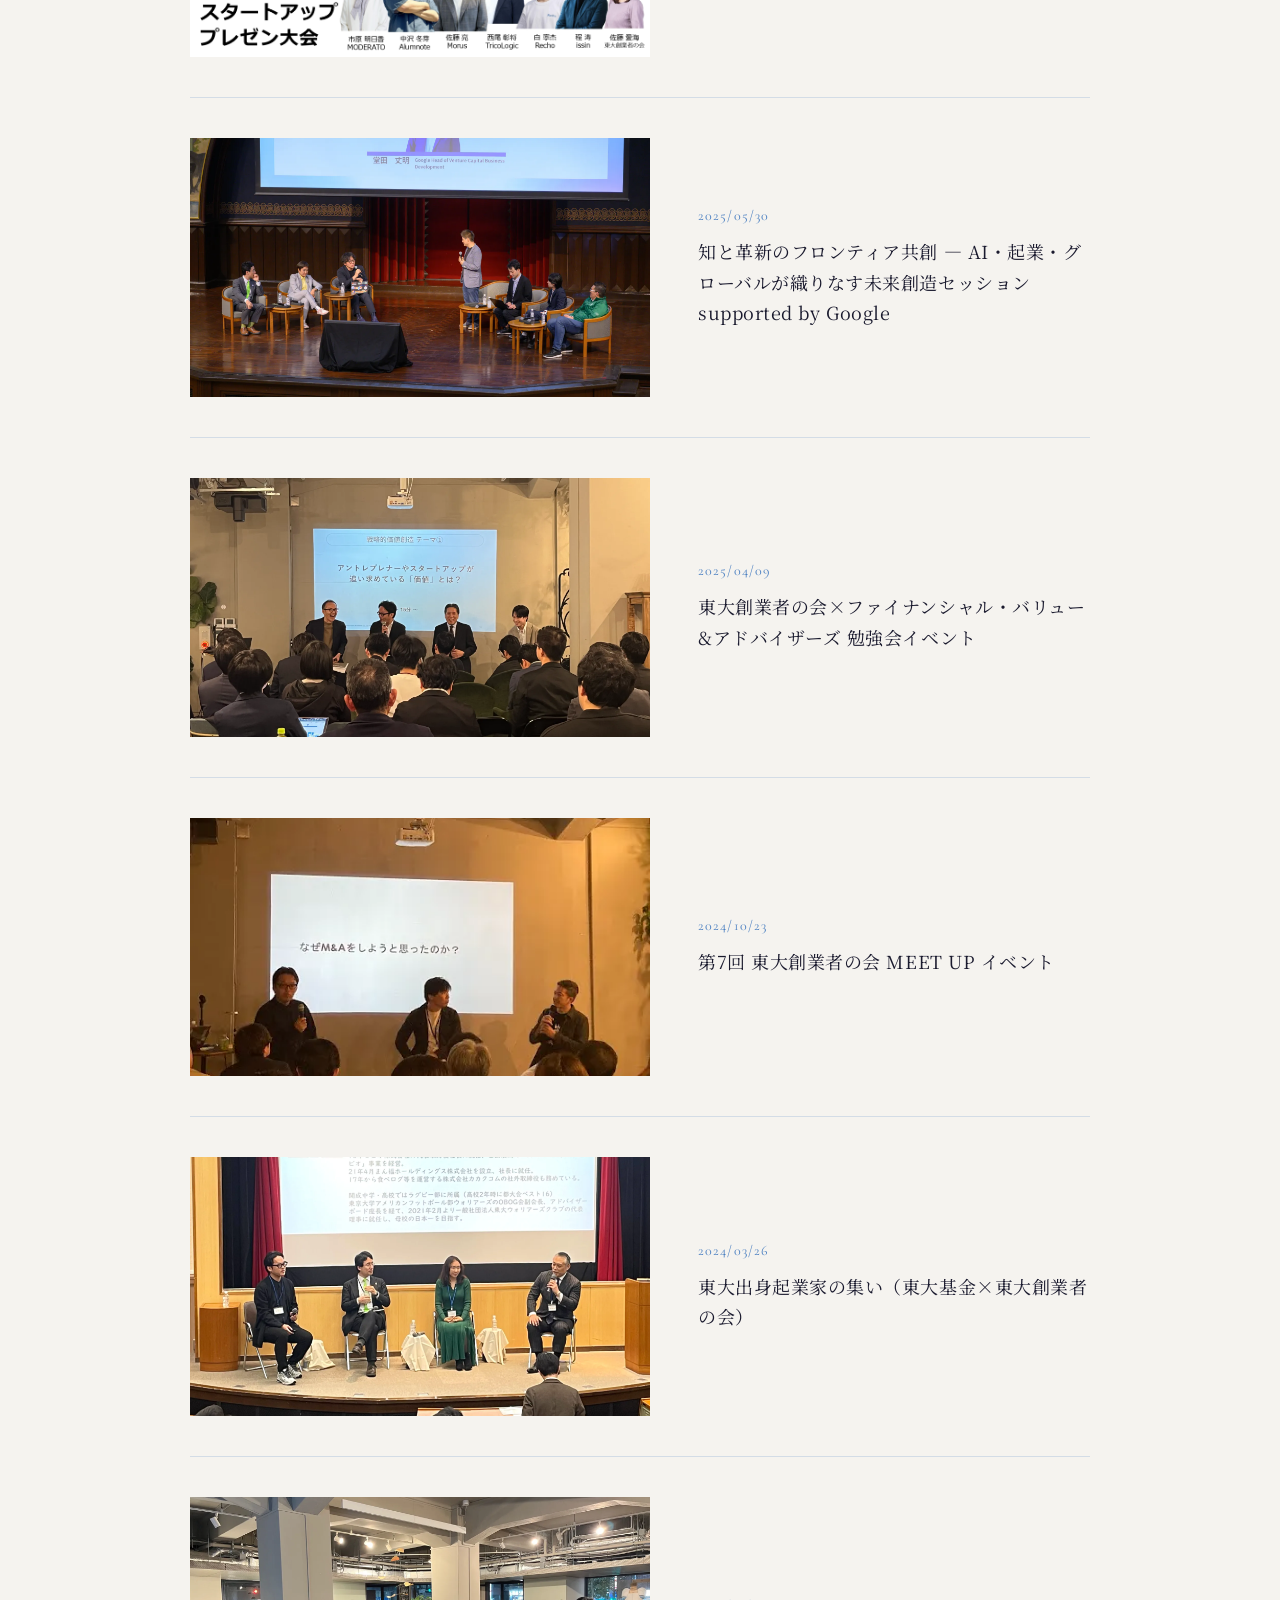
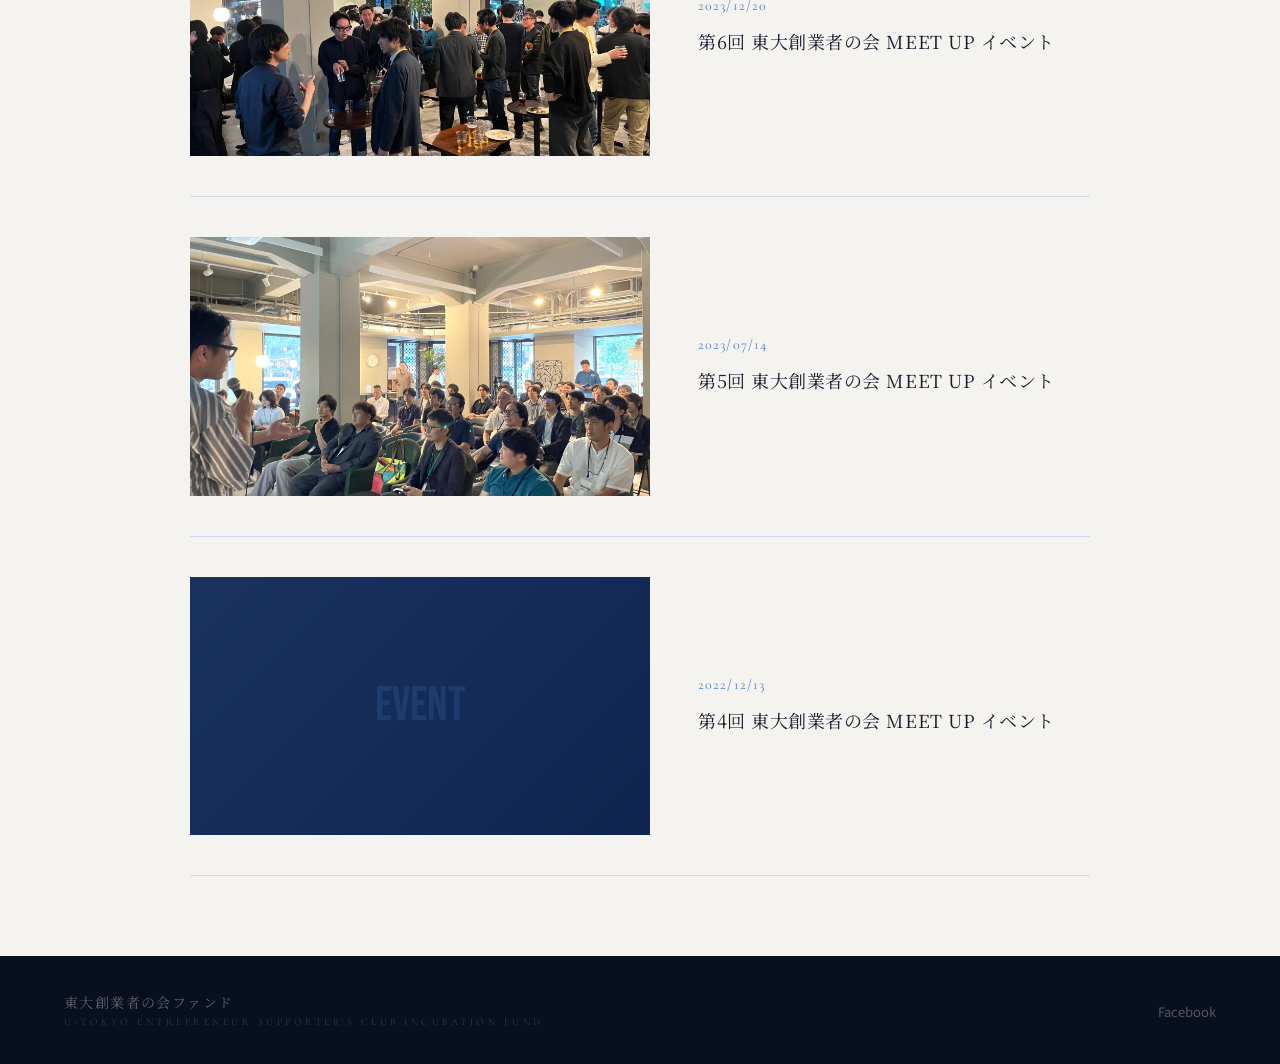
==== commit 41f7dd9a: "表示スタイルを変更" ====
--- a/events.html
+++ b/events.html
@@ -288,7 +288,7 @@
     </p>
 
     <div class="upcoming-card fade-up" data-slug="svco2026-2">
-      <div class="upcoming-card-img">
+      <div class="past-event-img">
         <img src="images/events/svco2026-2.jpg" alt="SVCOアカデミーコラボ勉強会"
           onerror="this.style.display='none'; this.nextElementSibling.style.display='flex';" />
         <div class="past-event-img-placeholder" style="display:none;">EVENT</div>
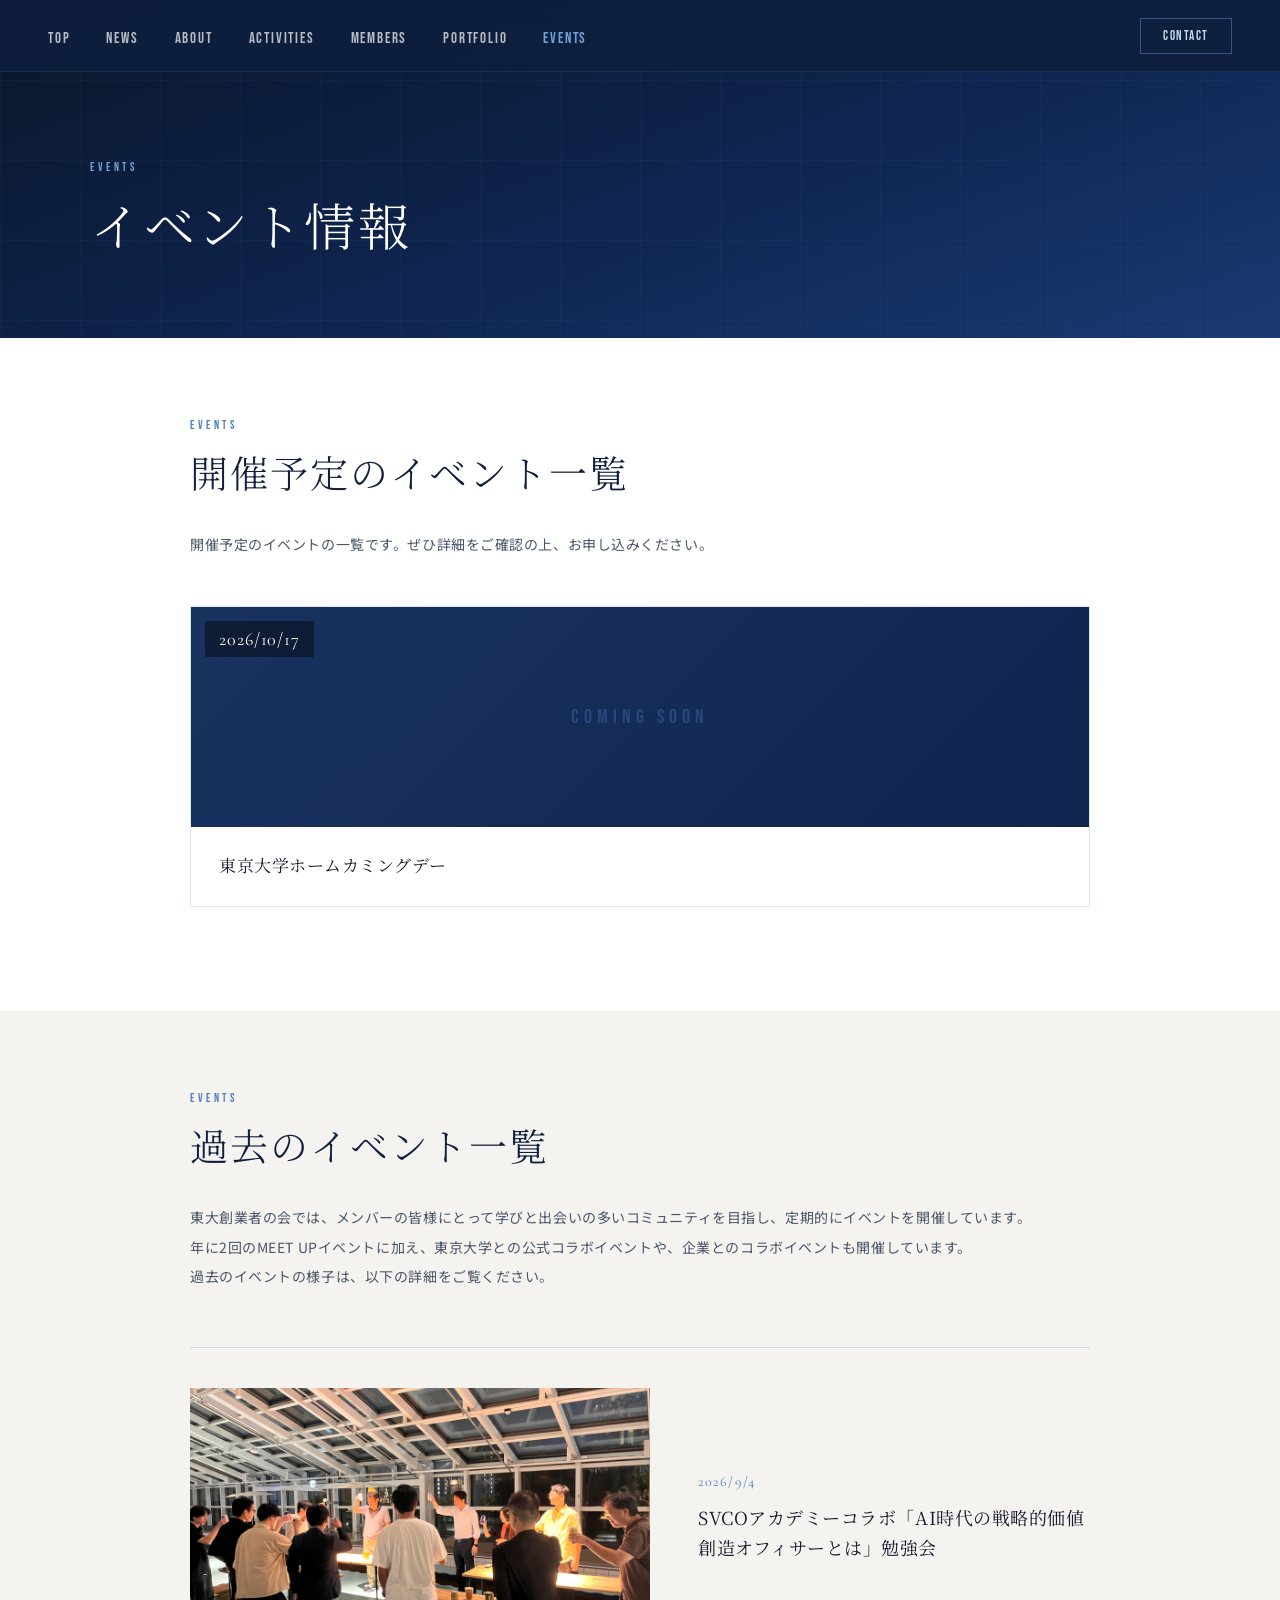
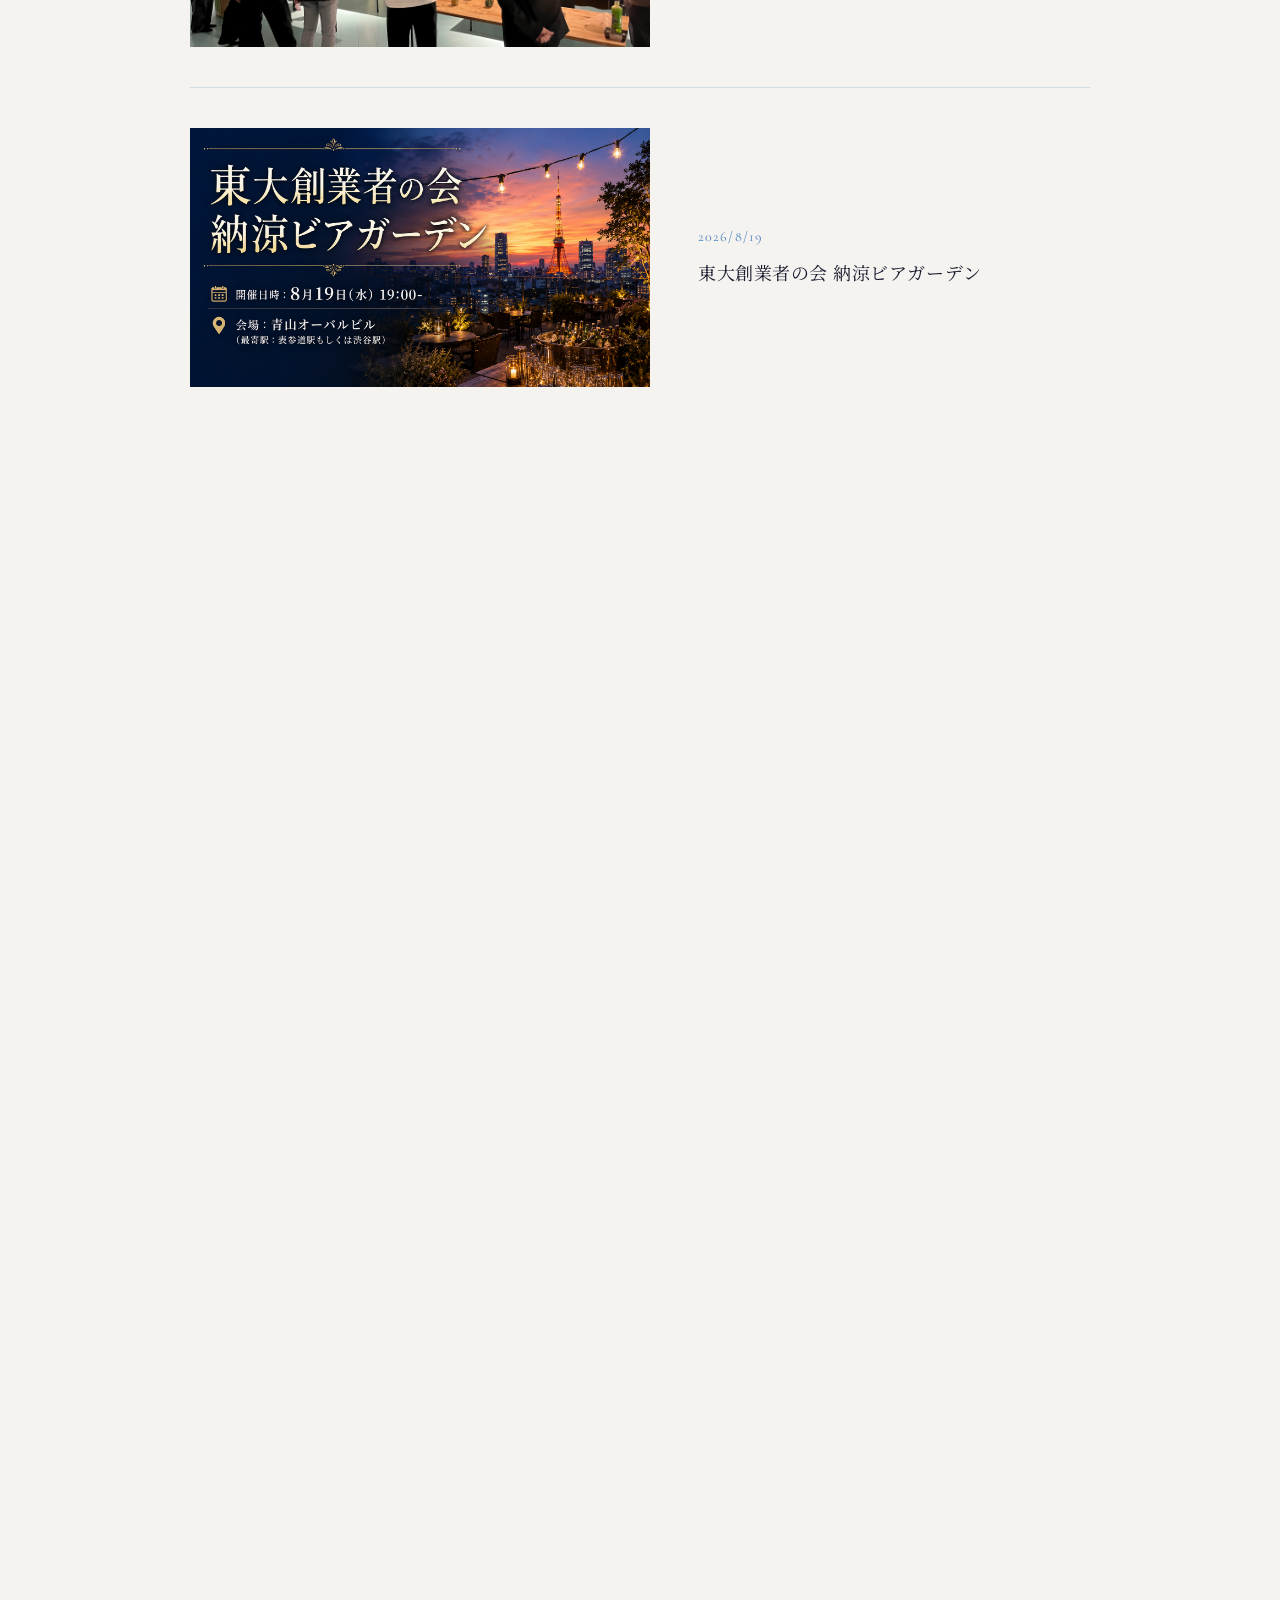
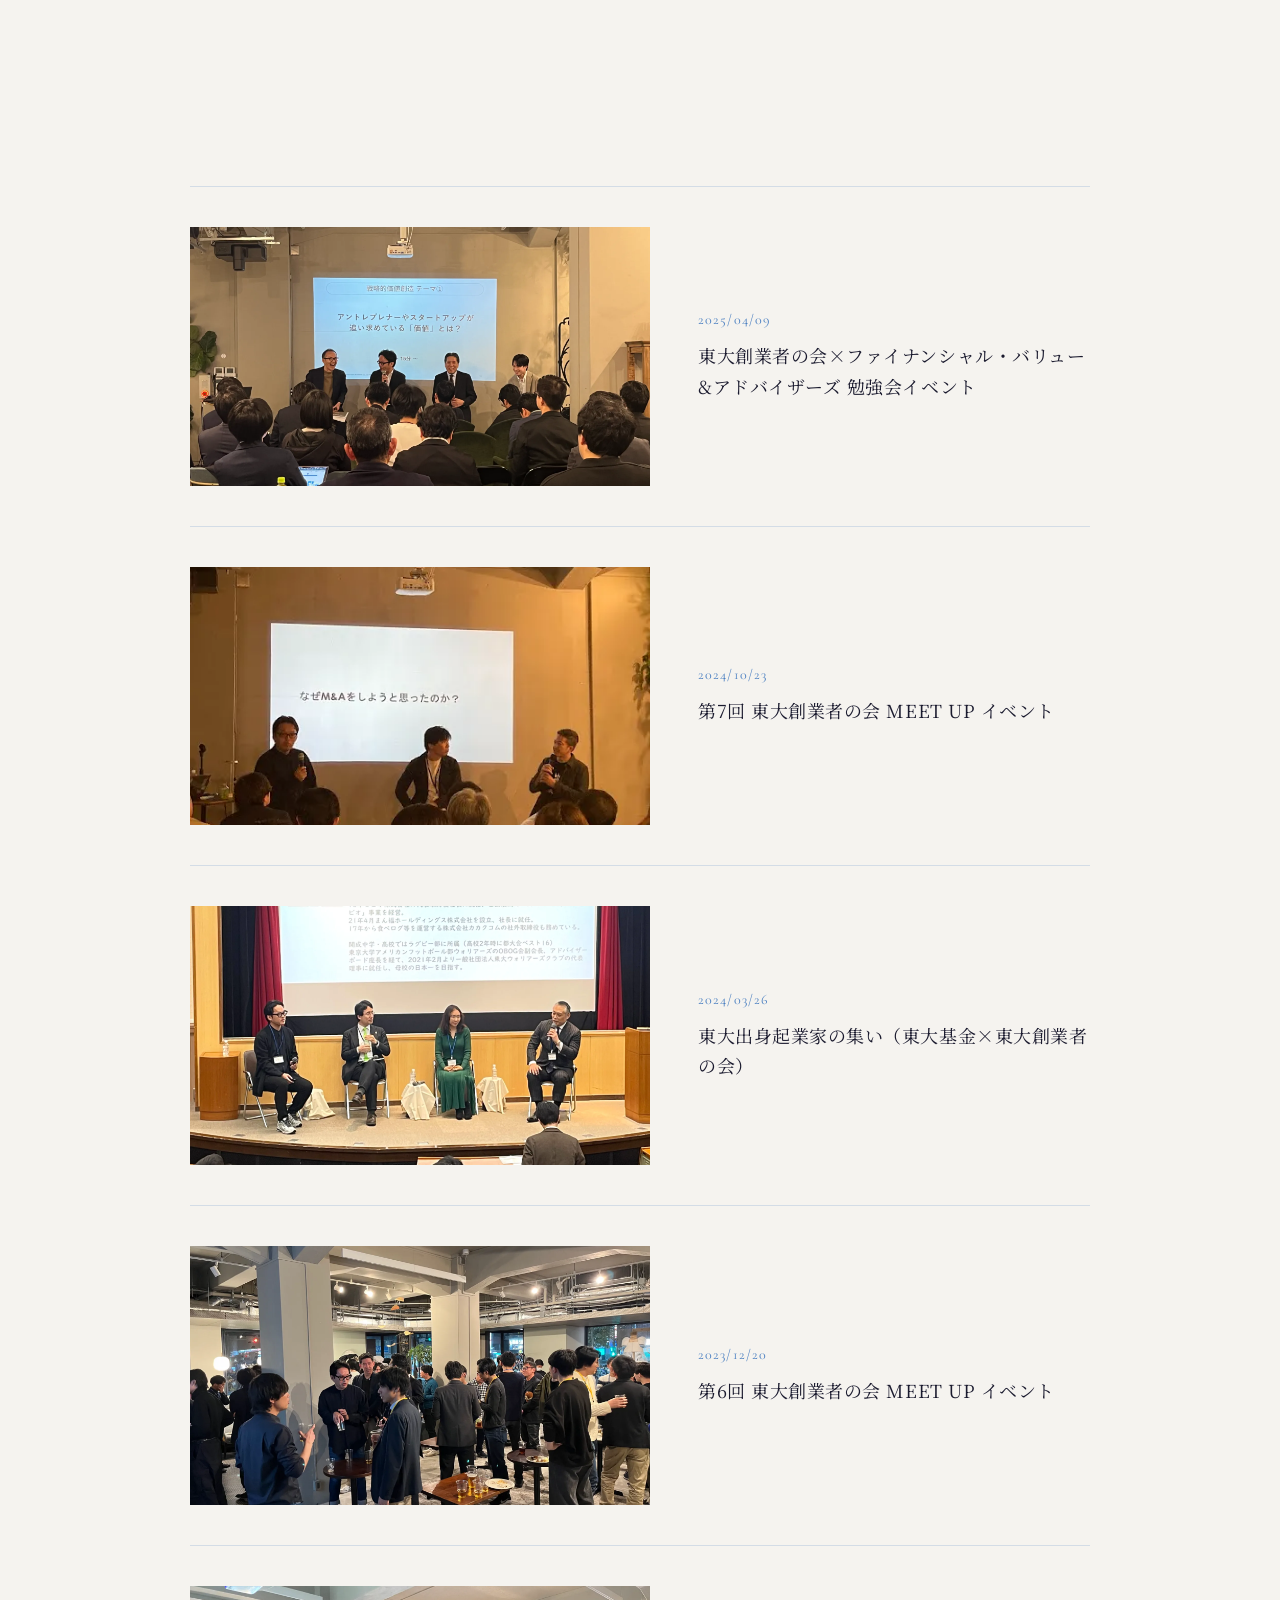
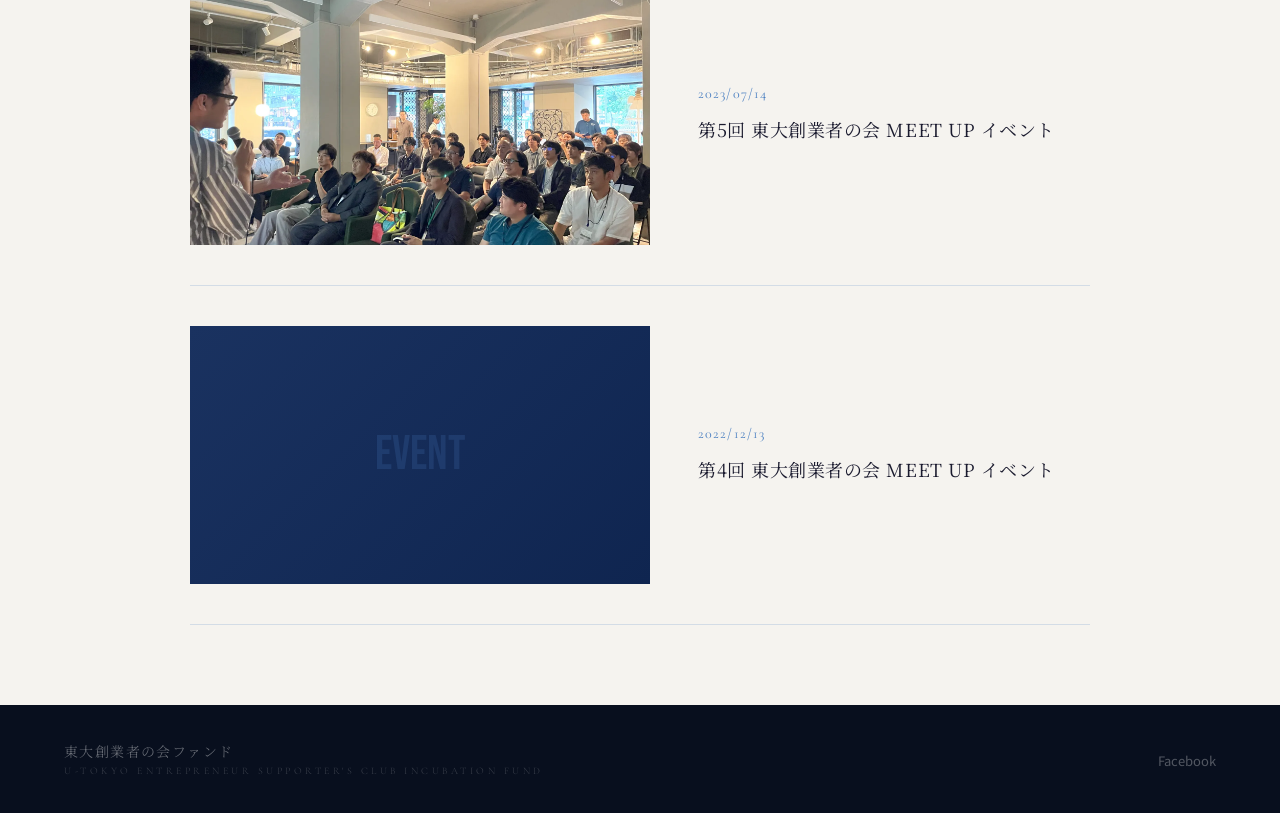
==== commit 376b869f: "表示スタイルを変更" ====
--- a/events.html
+++ b/events.html
@@ -287,7 +287,7 @@
       過去のイベントの様子は、以下の詳細をご覧ください。
     </p>
 
-    <div class="upcoming-card fade-up" data-slug="svco2026-2">
+    <div class="past-event fade-up" data-slug="svco2026-2">
       <div class="past-event-img">
         <img src="images/events/svco2026-2.jpg" alt="SVCOアカデミーコラボ勉強会"
           onerror="this.style.display='none'; this.nextElementSibling.style.display='flex';" />
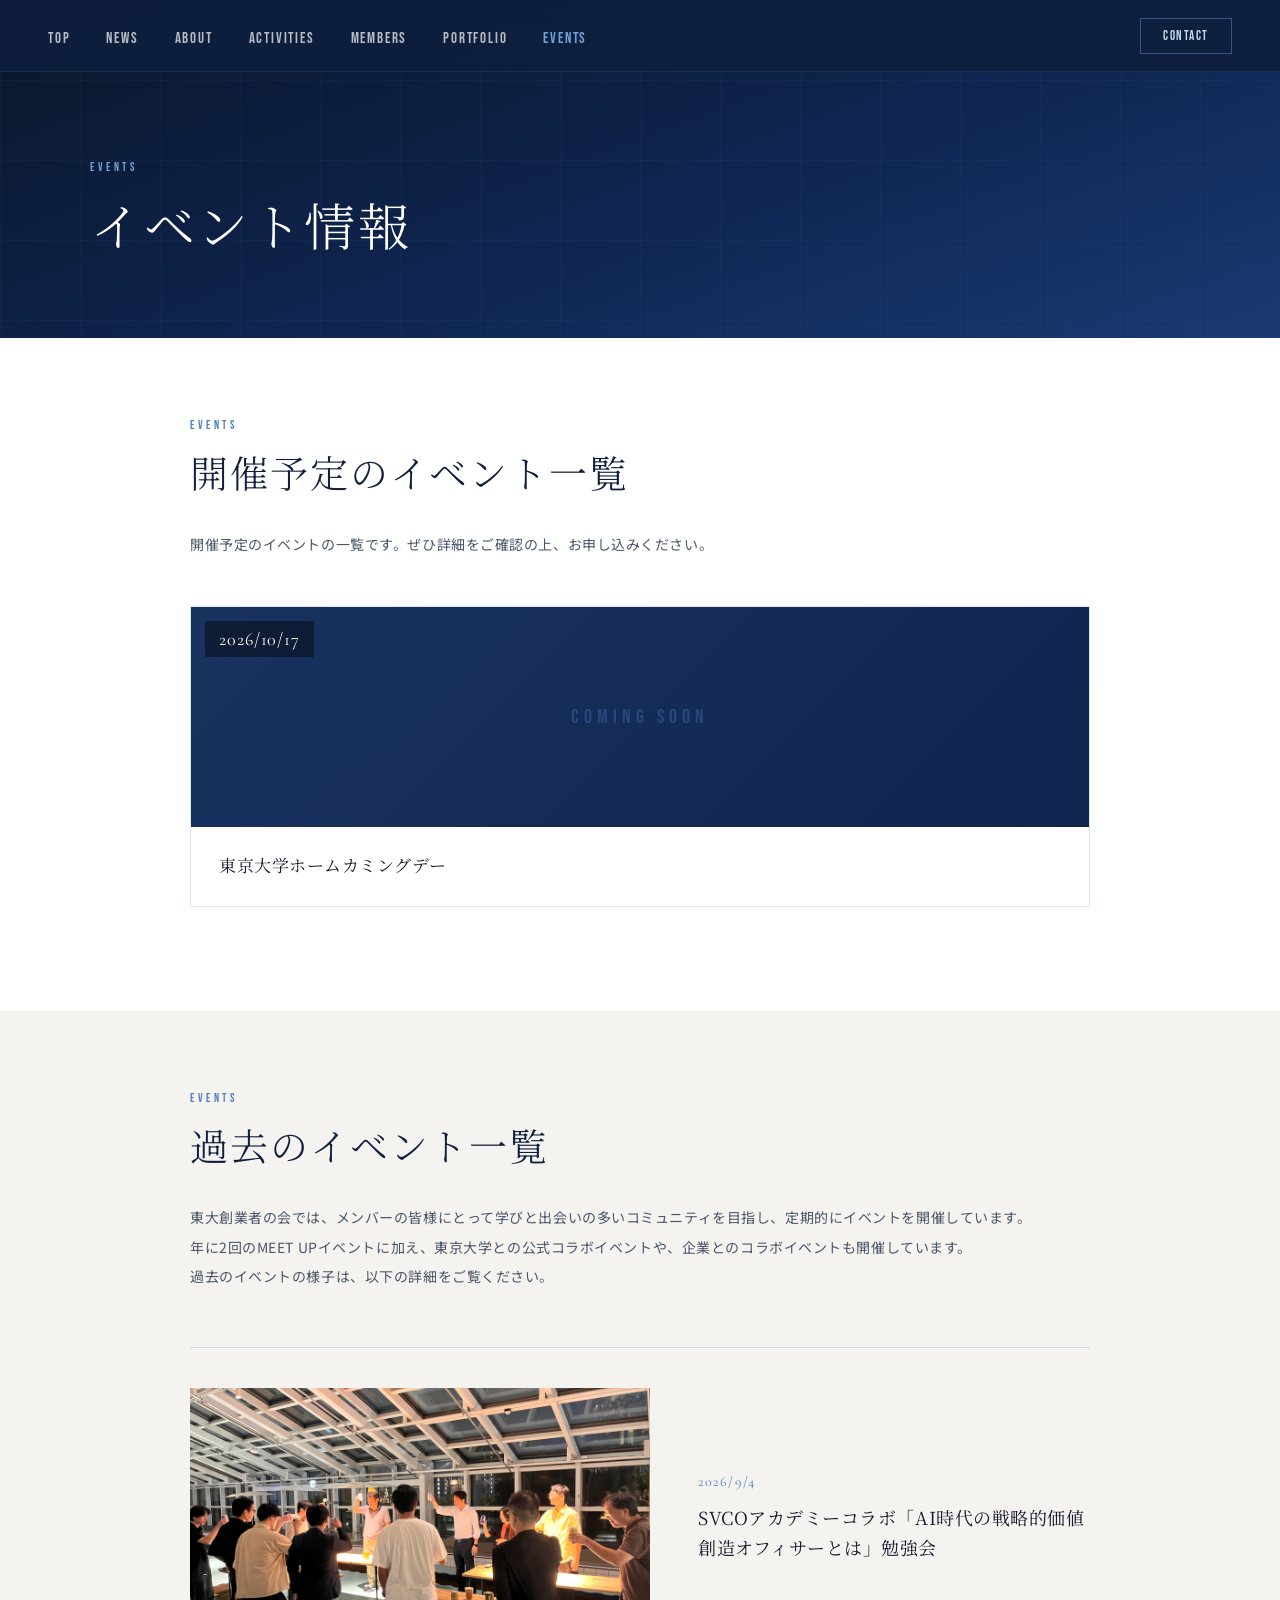
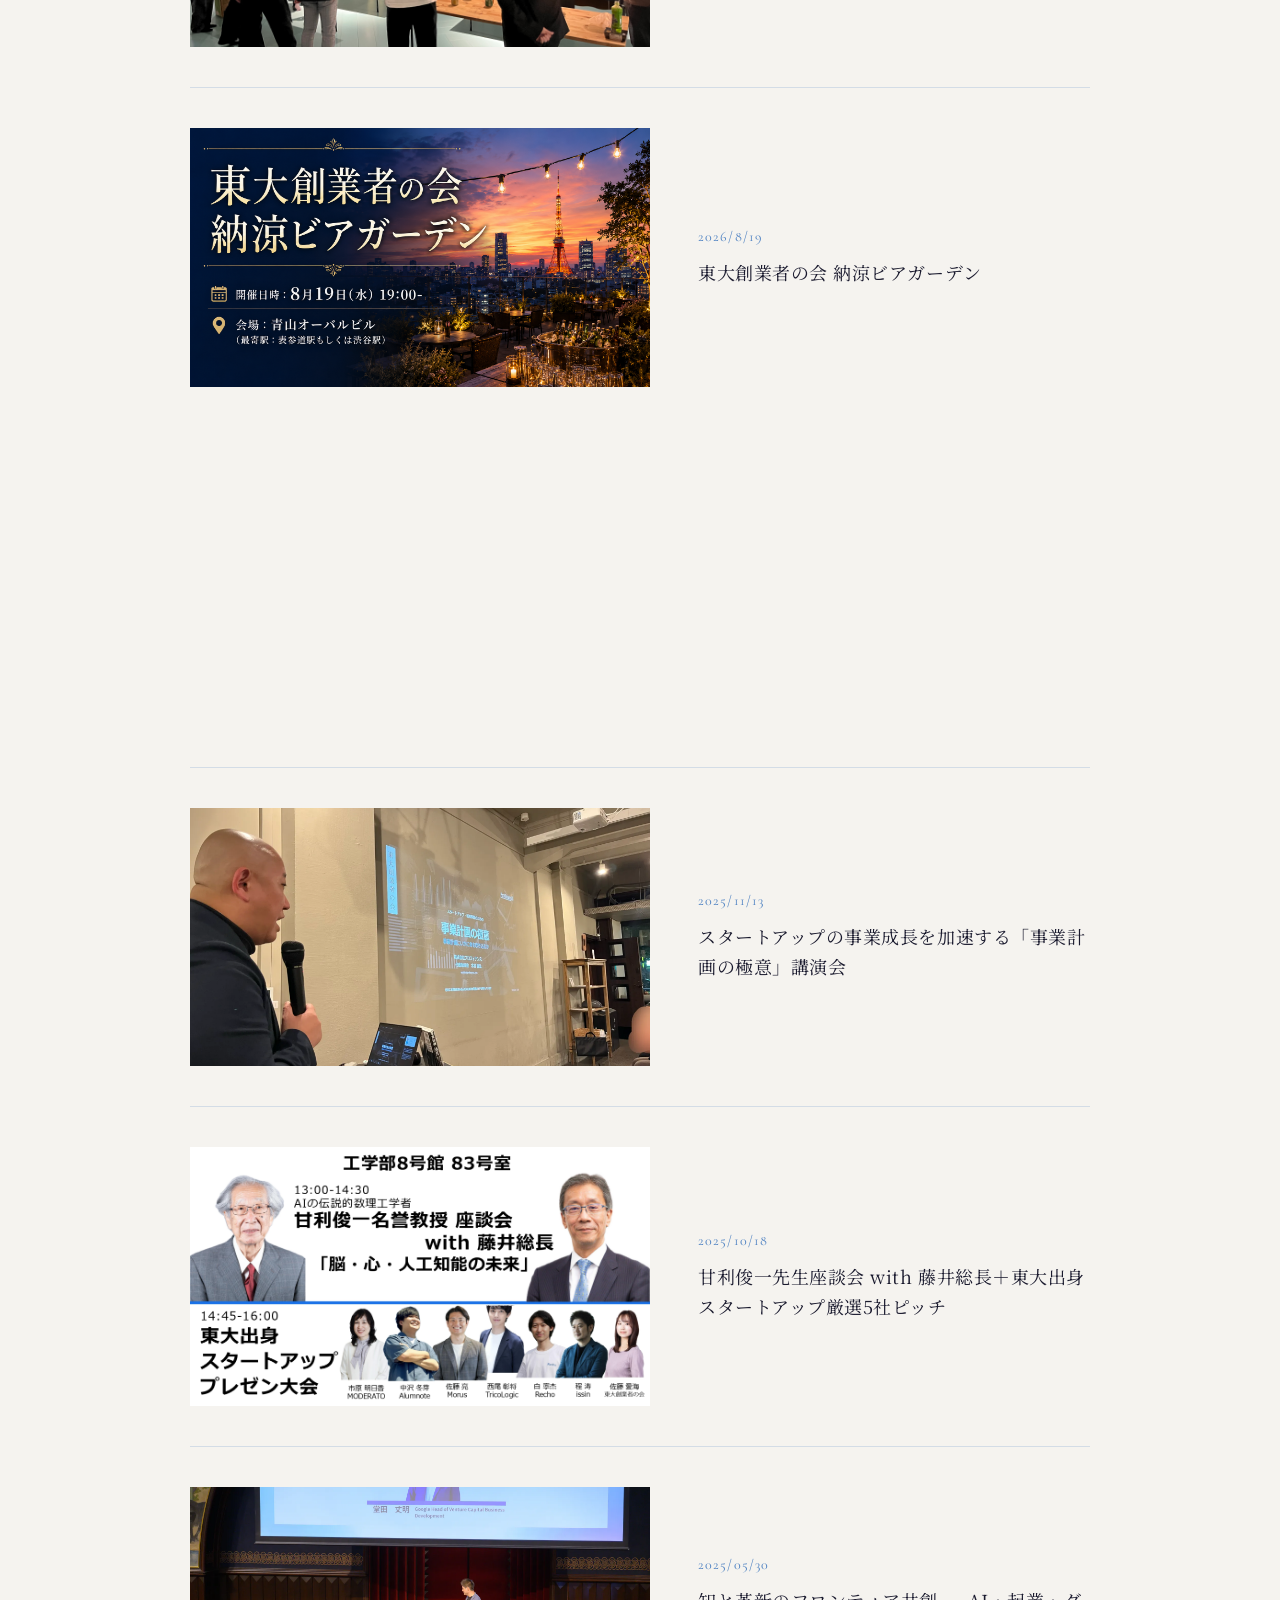
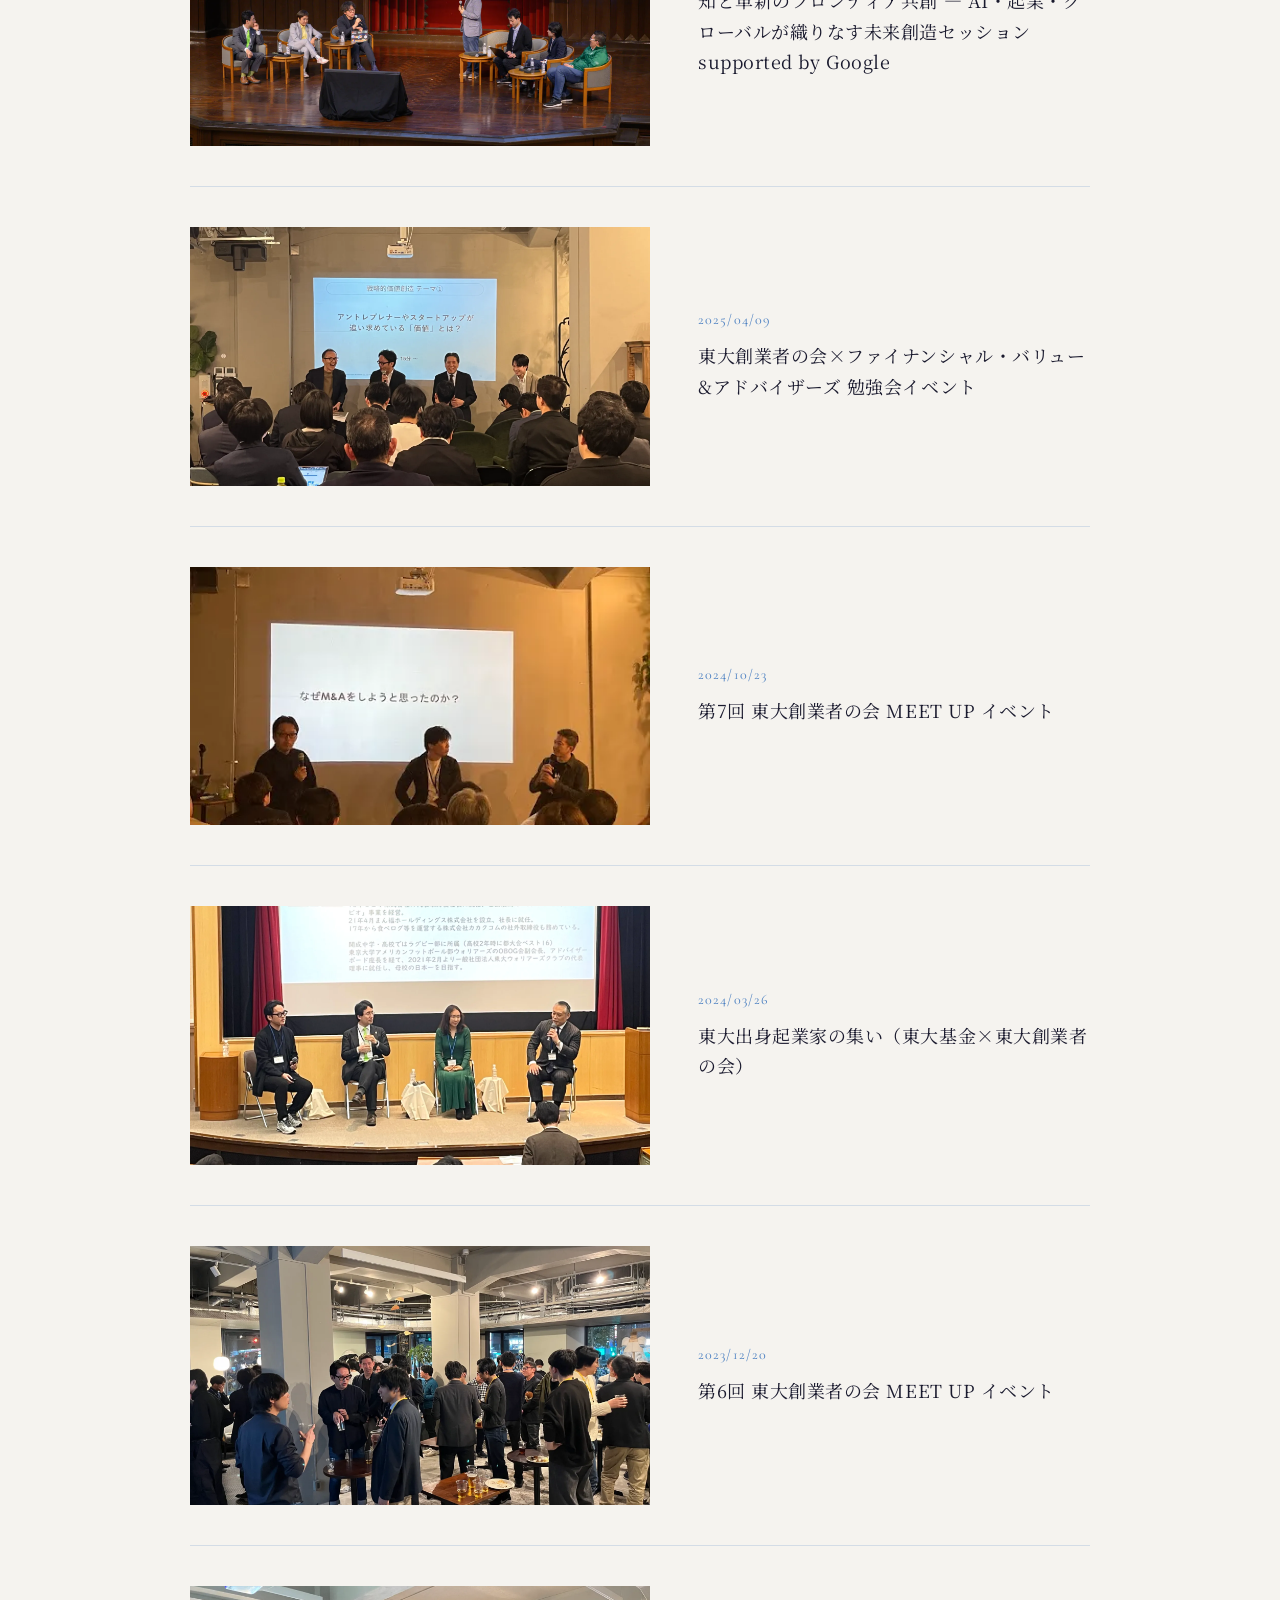
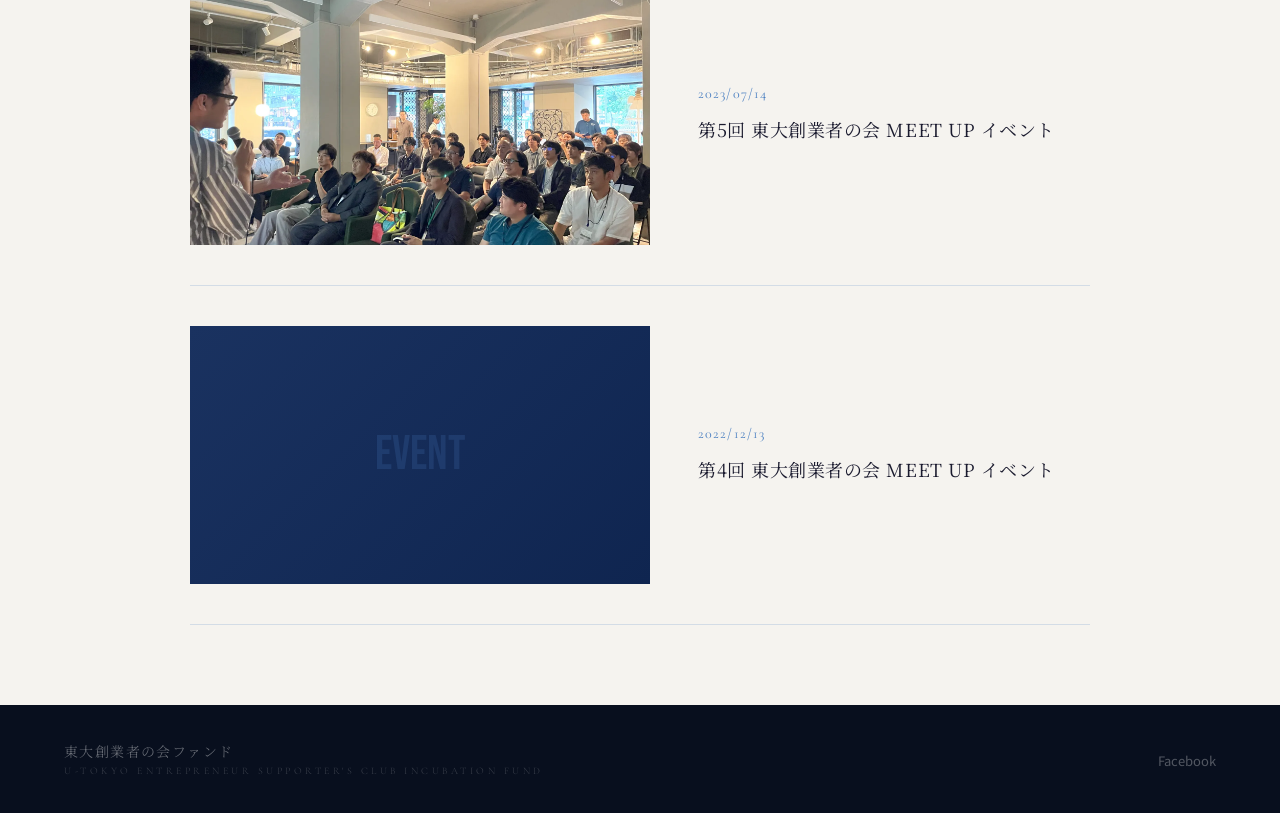
==== commit 44753cd4: "イベントを追加" ====
--- a/events.html
+++ b/events.html
@@ -287,7 +287,7 @@
       過去のイベントの様子は、以下の詳細をご覧ください。
     </p>
 
-    <div class="past-event fade-up" data-slug="svco2026-2">
+    <div class="past-event fade-up"　data-slug="svco2026-2">
       <div class="past-event-img">
         <img src="images/events/svco2026-2.jpg" alt="SVCOアカデミーコラボ勉強会"
           onerror="this.style.display='none'; this.nextElementSibling.style.display='flex';" />
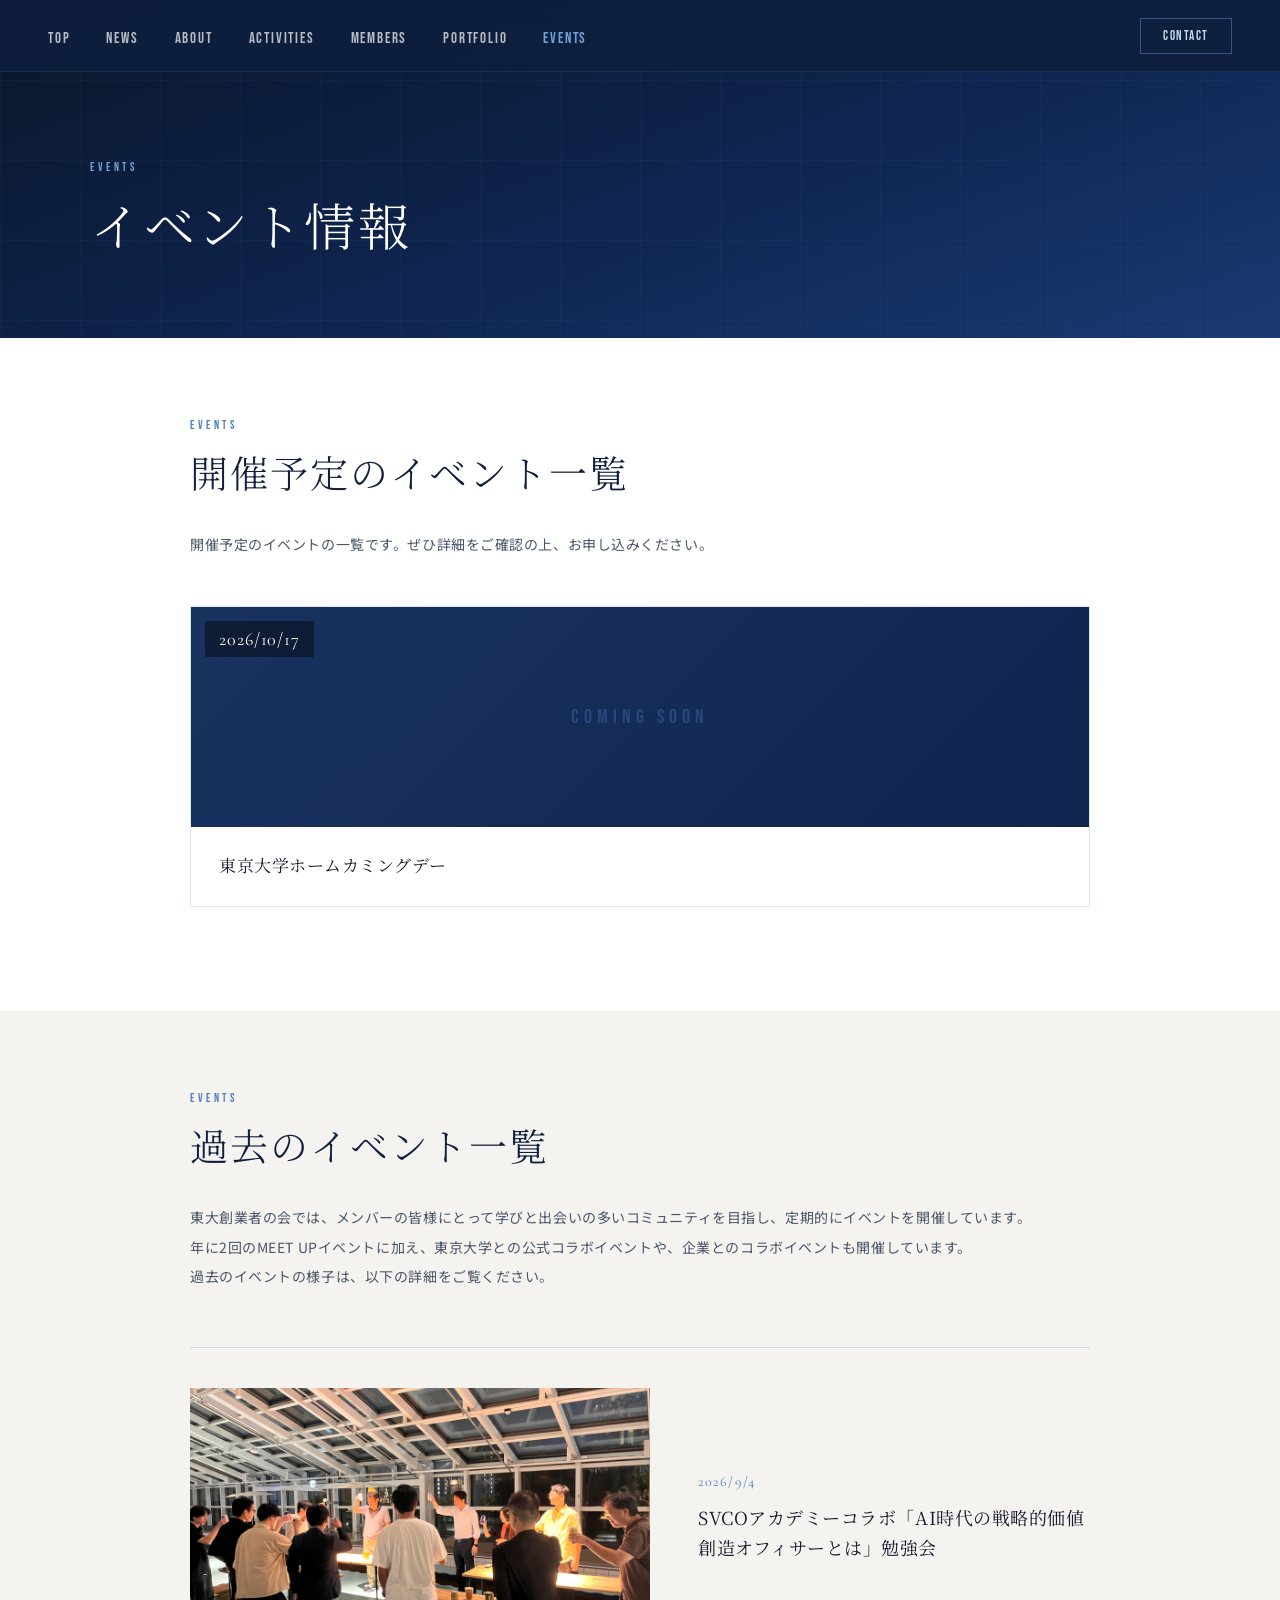
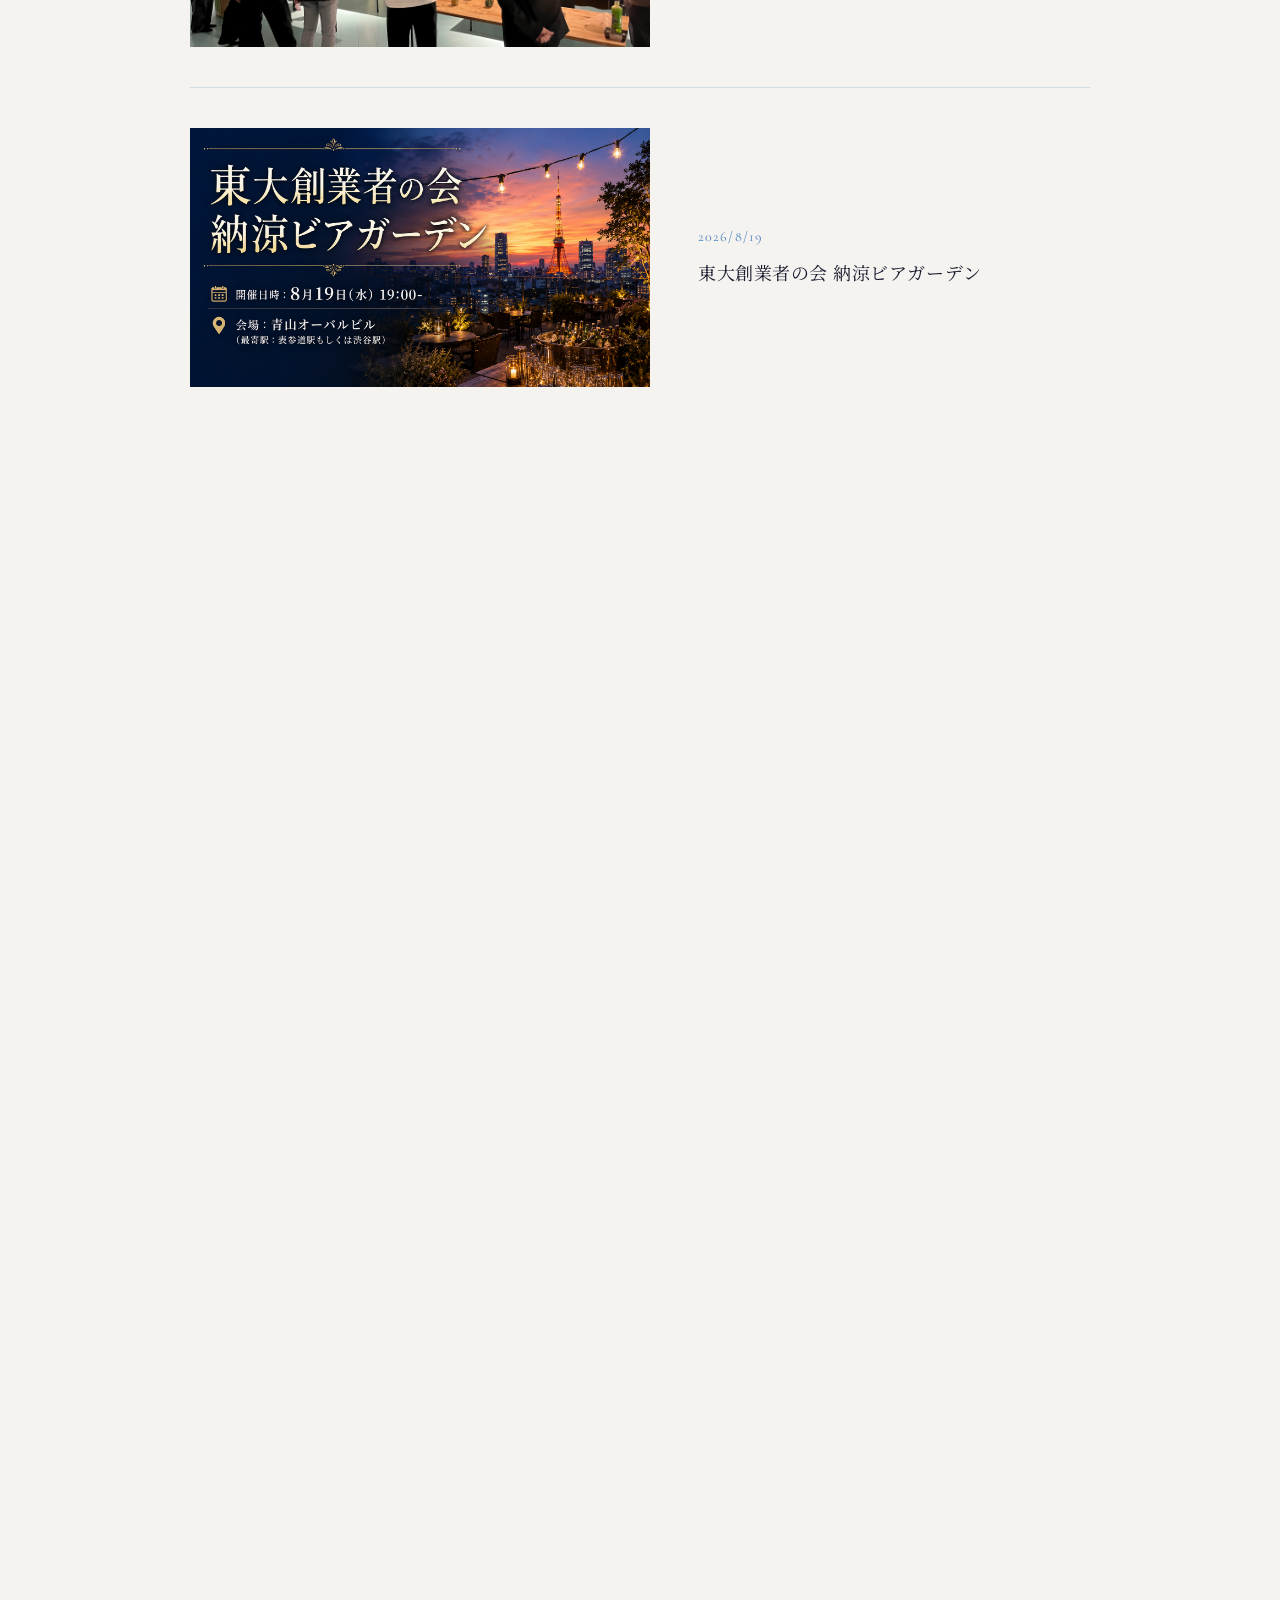
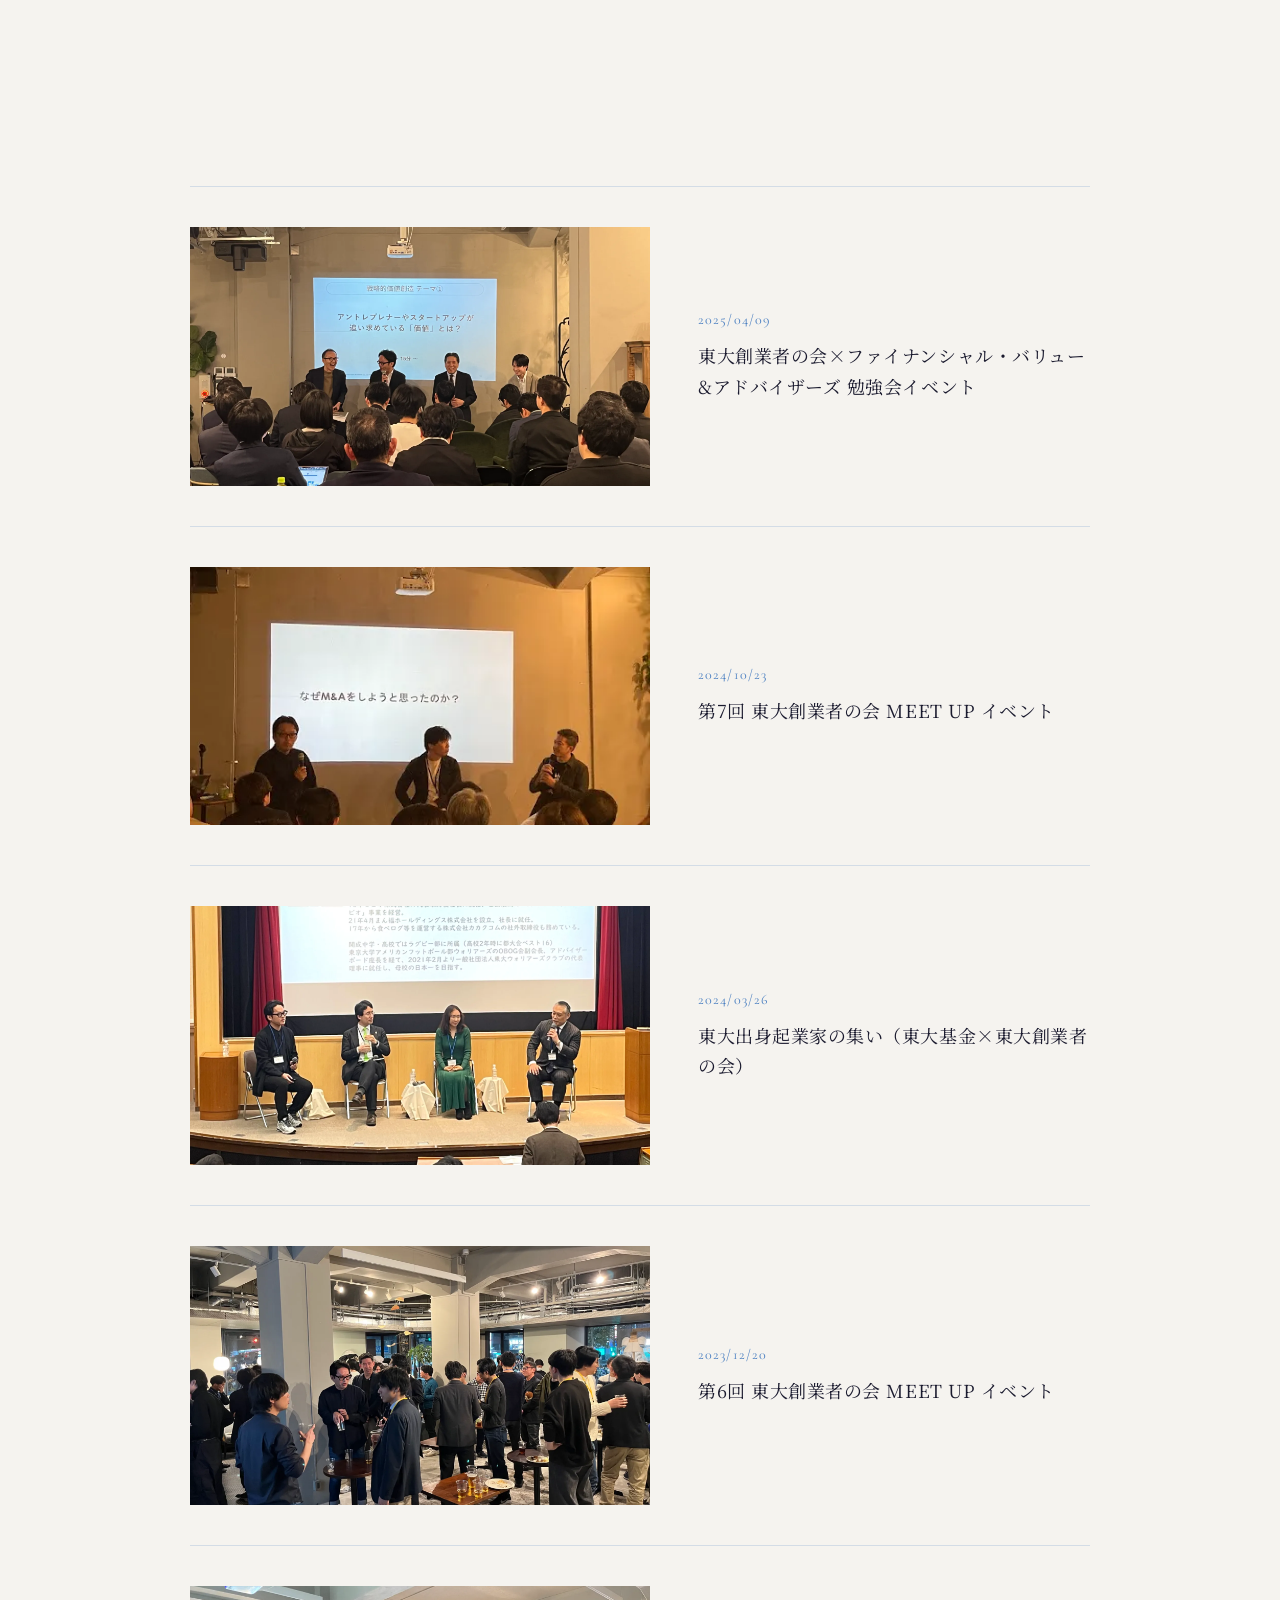
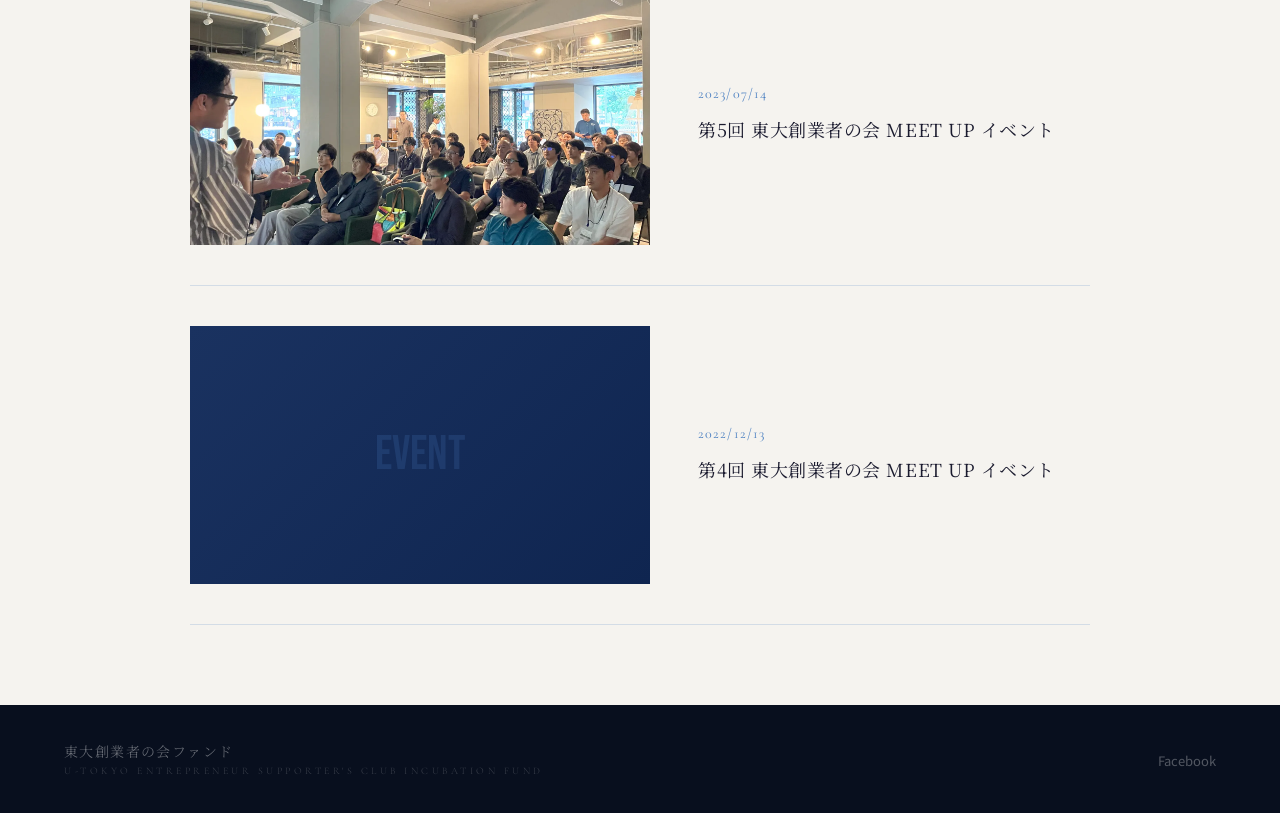
==== commit de818778: "Update events.html" ====
--- a/events.html
+++ b/events.html
@@ -469,6 +469,13 @@
       });
     });
   }
+
+  // 過去イベントのクリックでニュース記事へ
+  document.querySelectorAll('.past-event[data-slug]').forEach(el => {
+    el.addEventListener('click', () => {
+      window.open('news-detail.html?slug=' + el.dataset.slug, '_blank');
+    });
+  });
 </script>
 </body>
-</html>+</html>
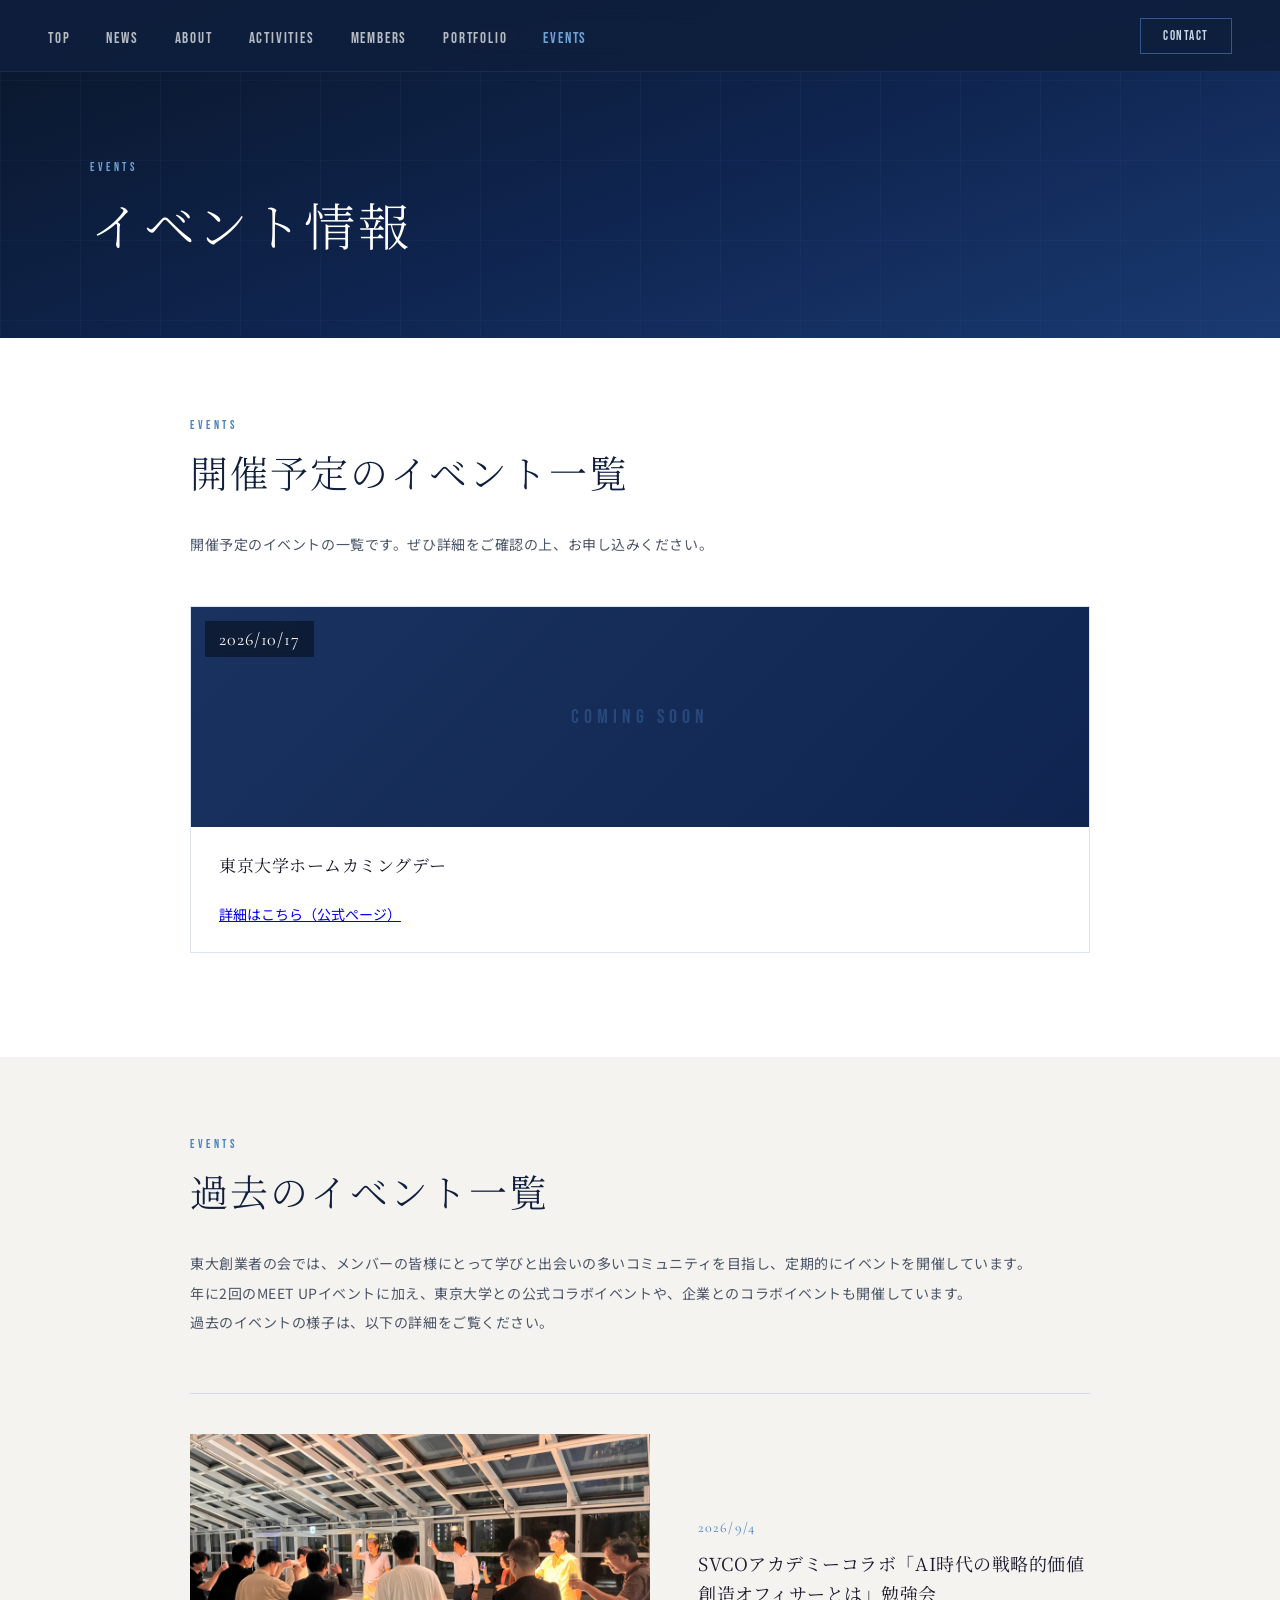
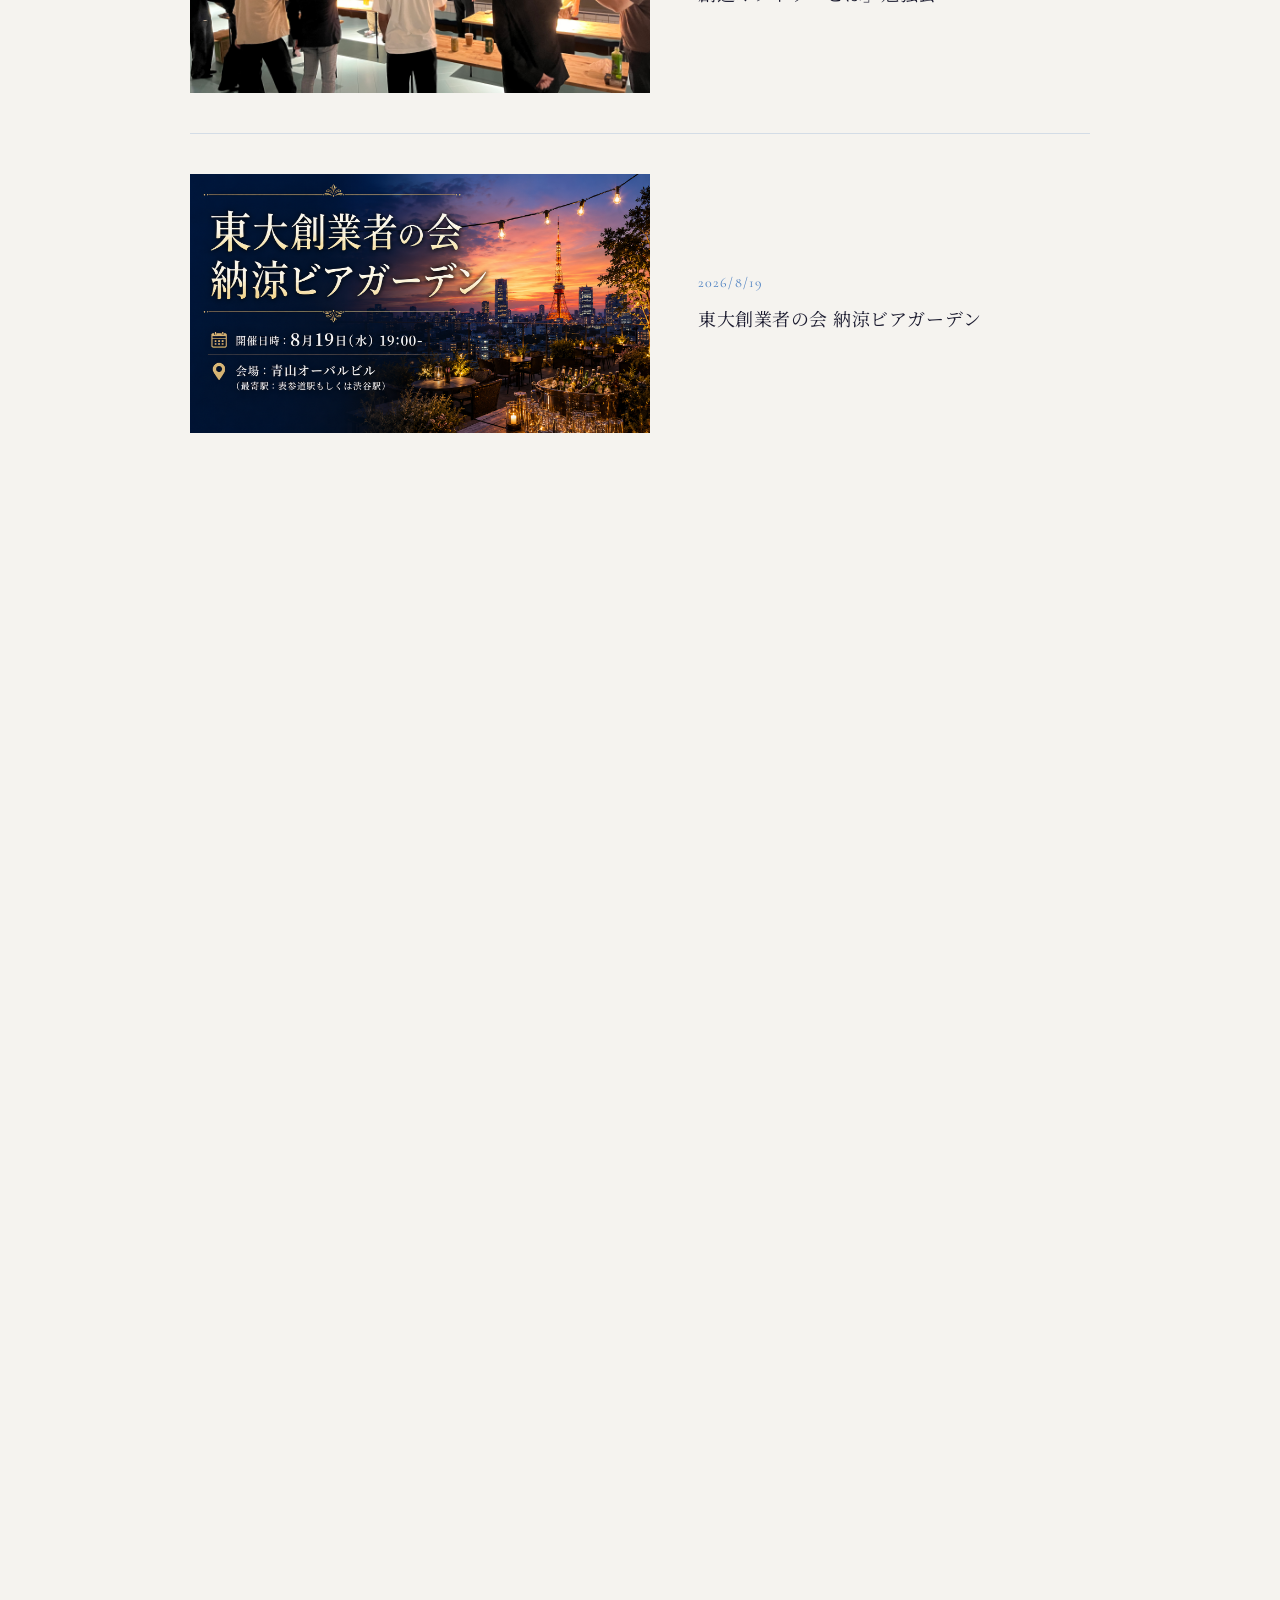
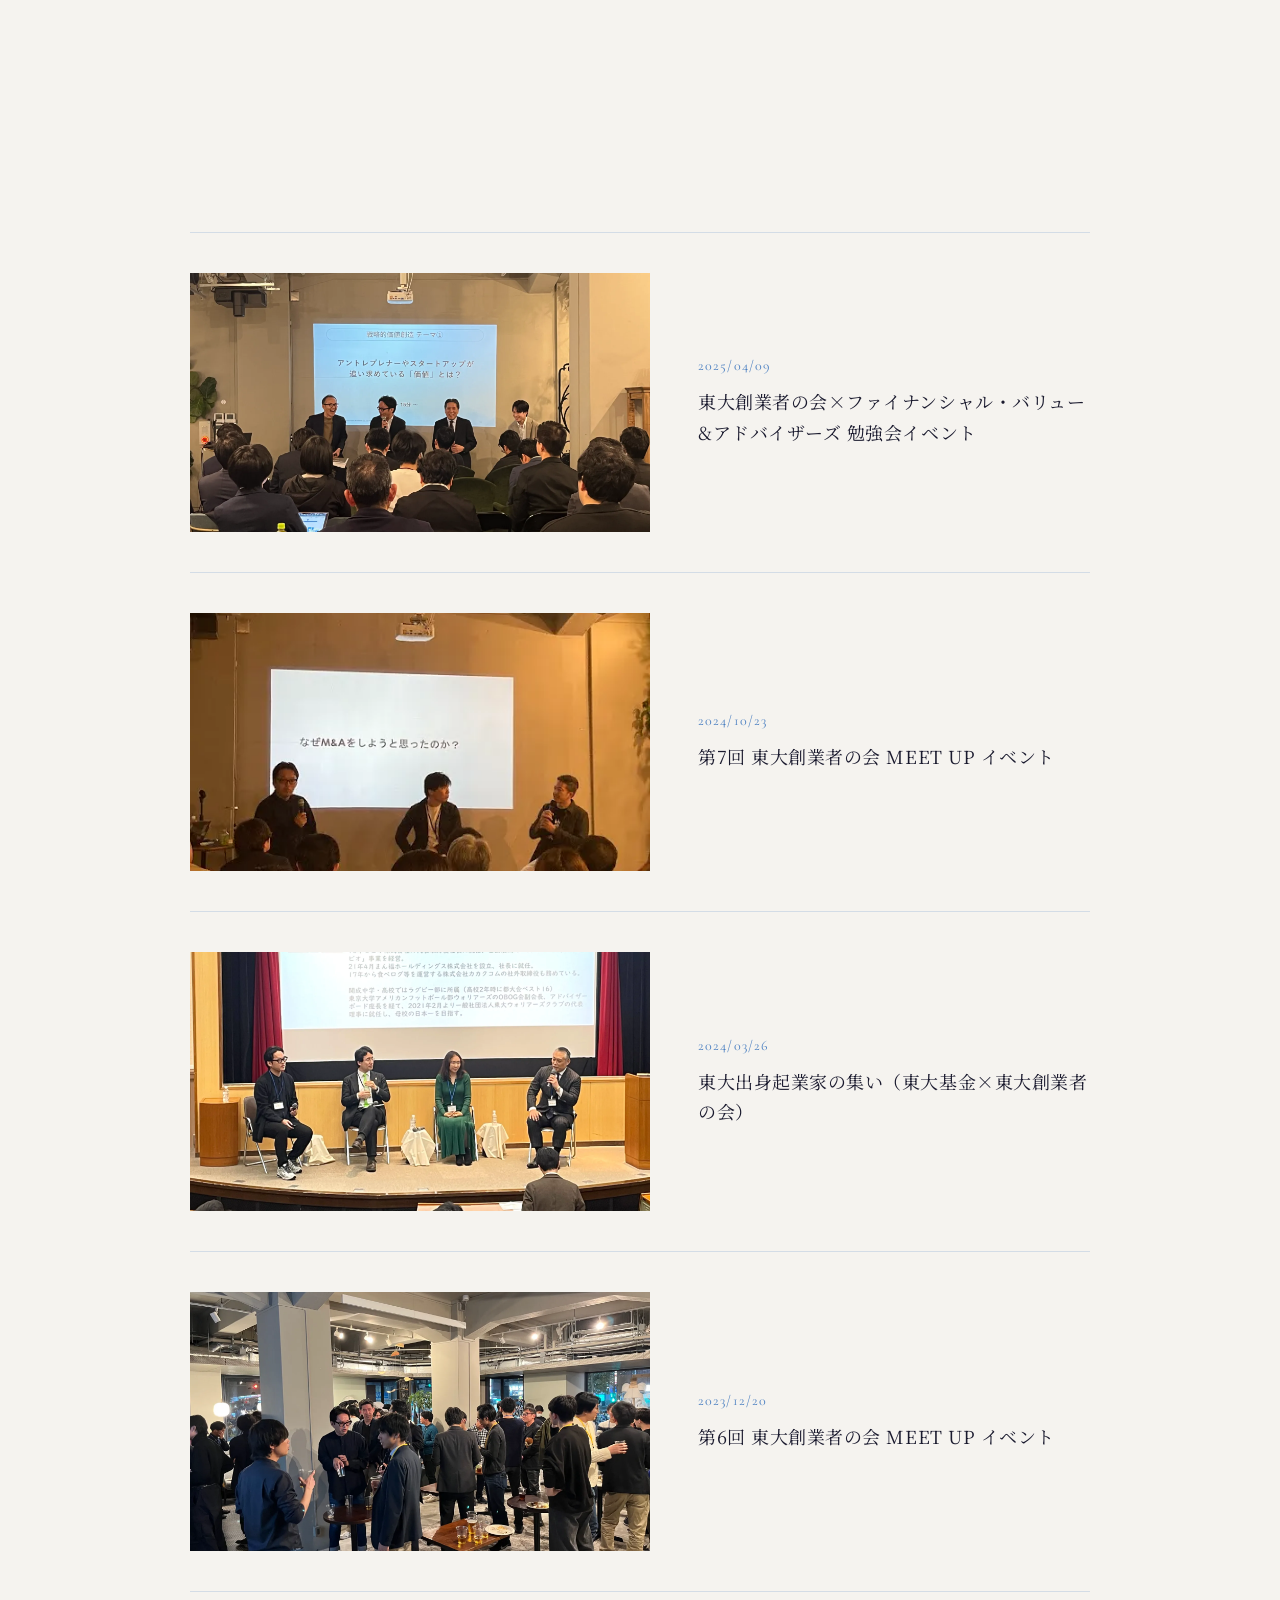
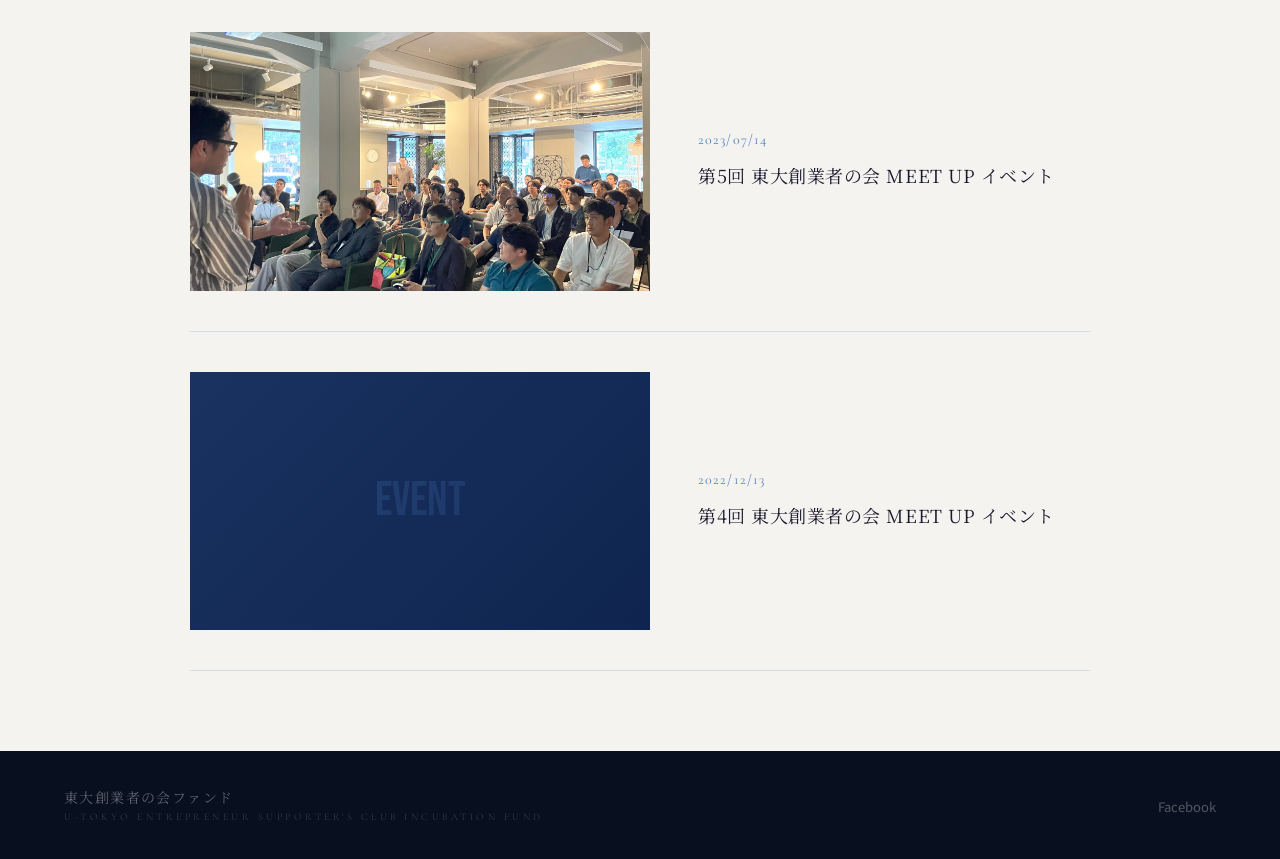
==== commit 8e529f99: "HCDイベントに公式詳細ページのリンクを追加" ====
--- a/events.html
+++ b/events.html
@@ -271,6 +271,9 @@
       </div>
       <div class="upcoming-card-body">
         <h3 class="upcoming-card-title">東京大学ホームカミングデー</h3>
+        <p style="font-size:14px; margin-top:12px;">
+          <a href="https://u-tokyo-hcd.com/program/2026Y002" target="_blank" rel="noopener">詳細はこちら（公式ページ）</a>
+        </p>
       </div>
     </div>
 
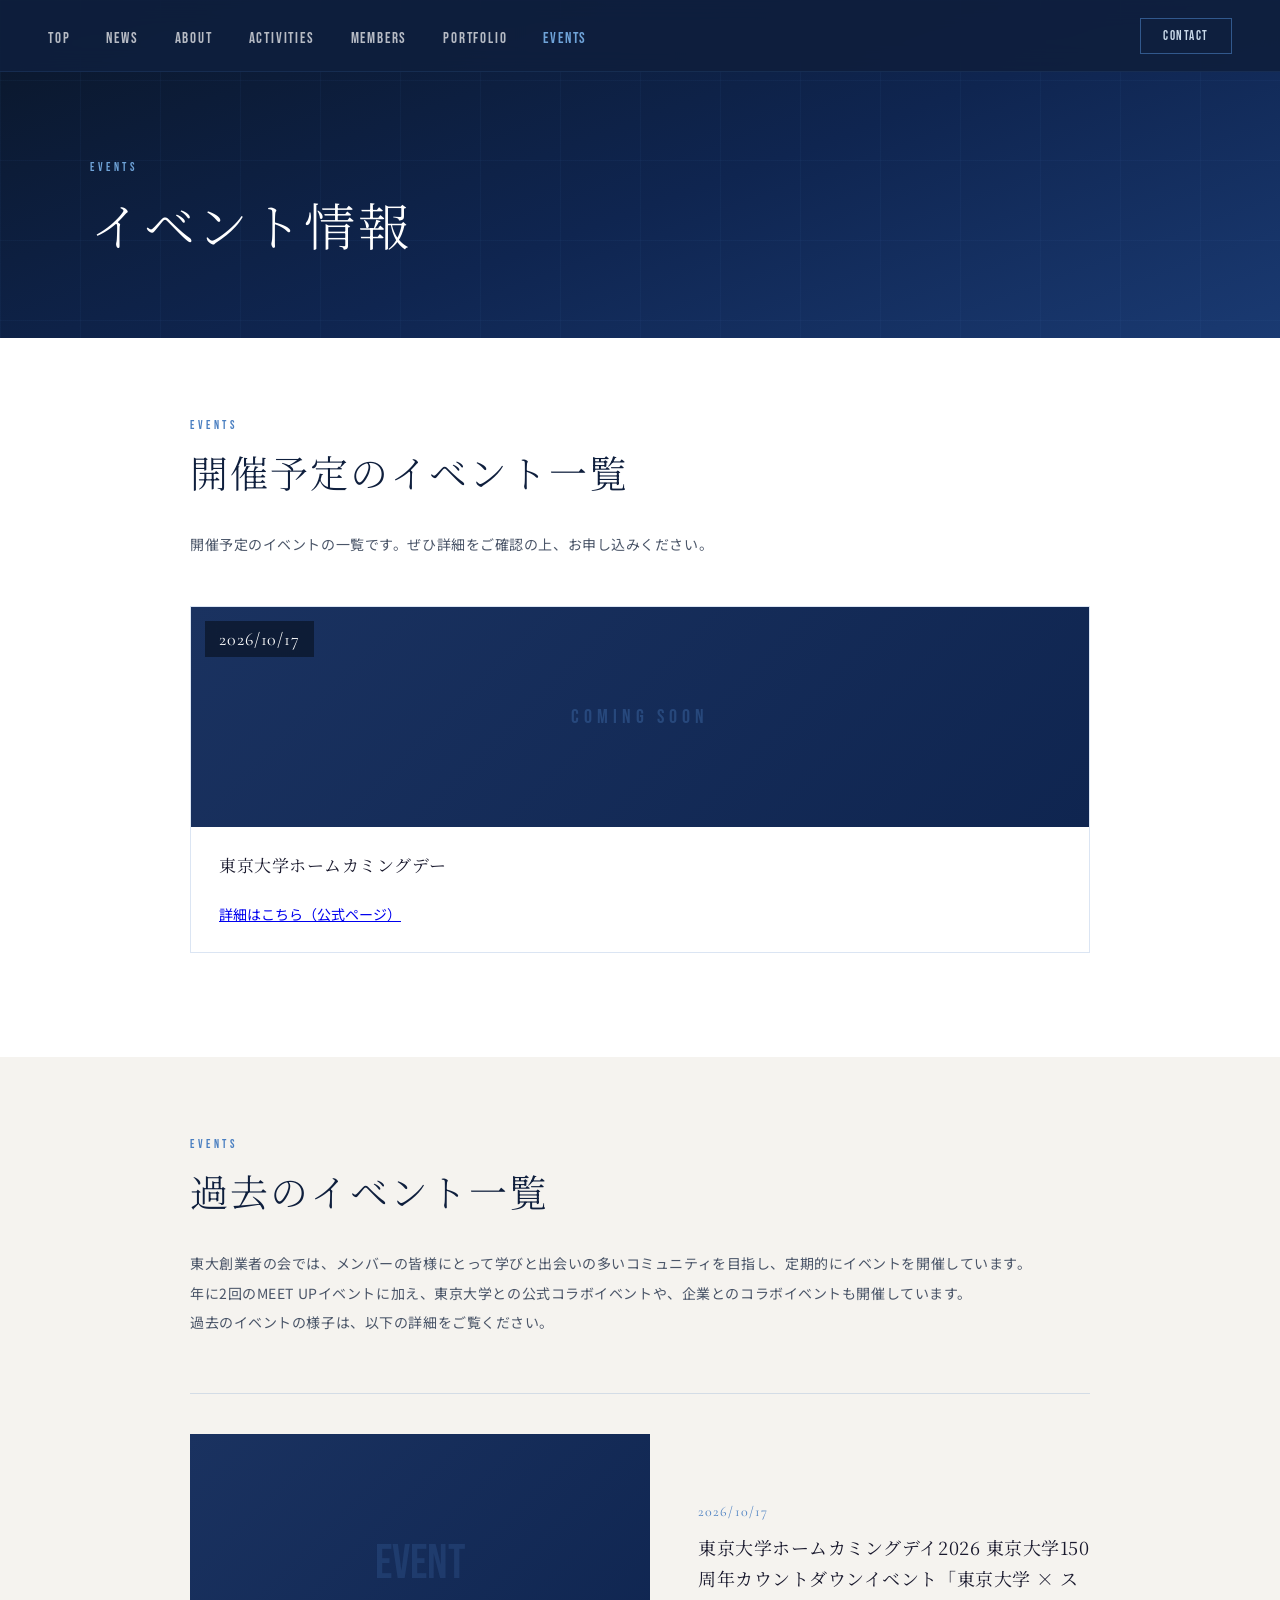
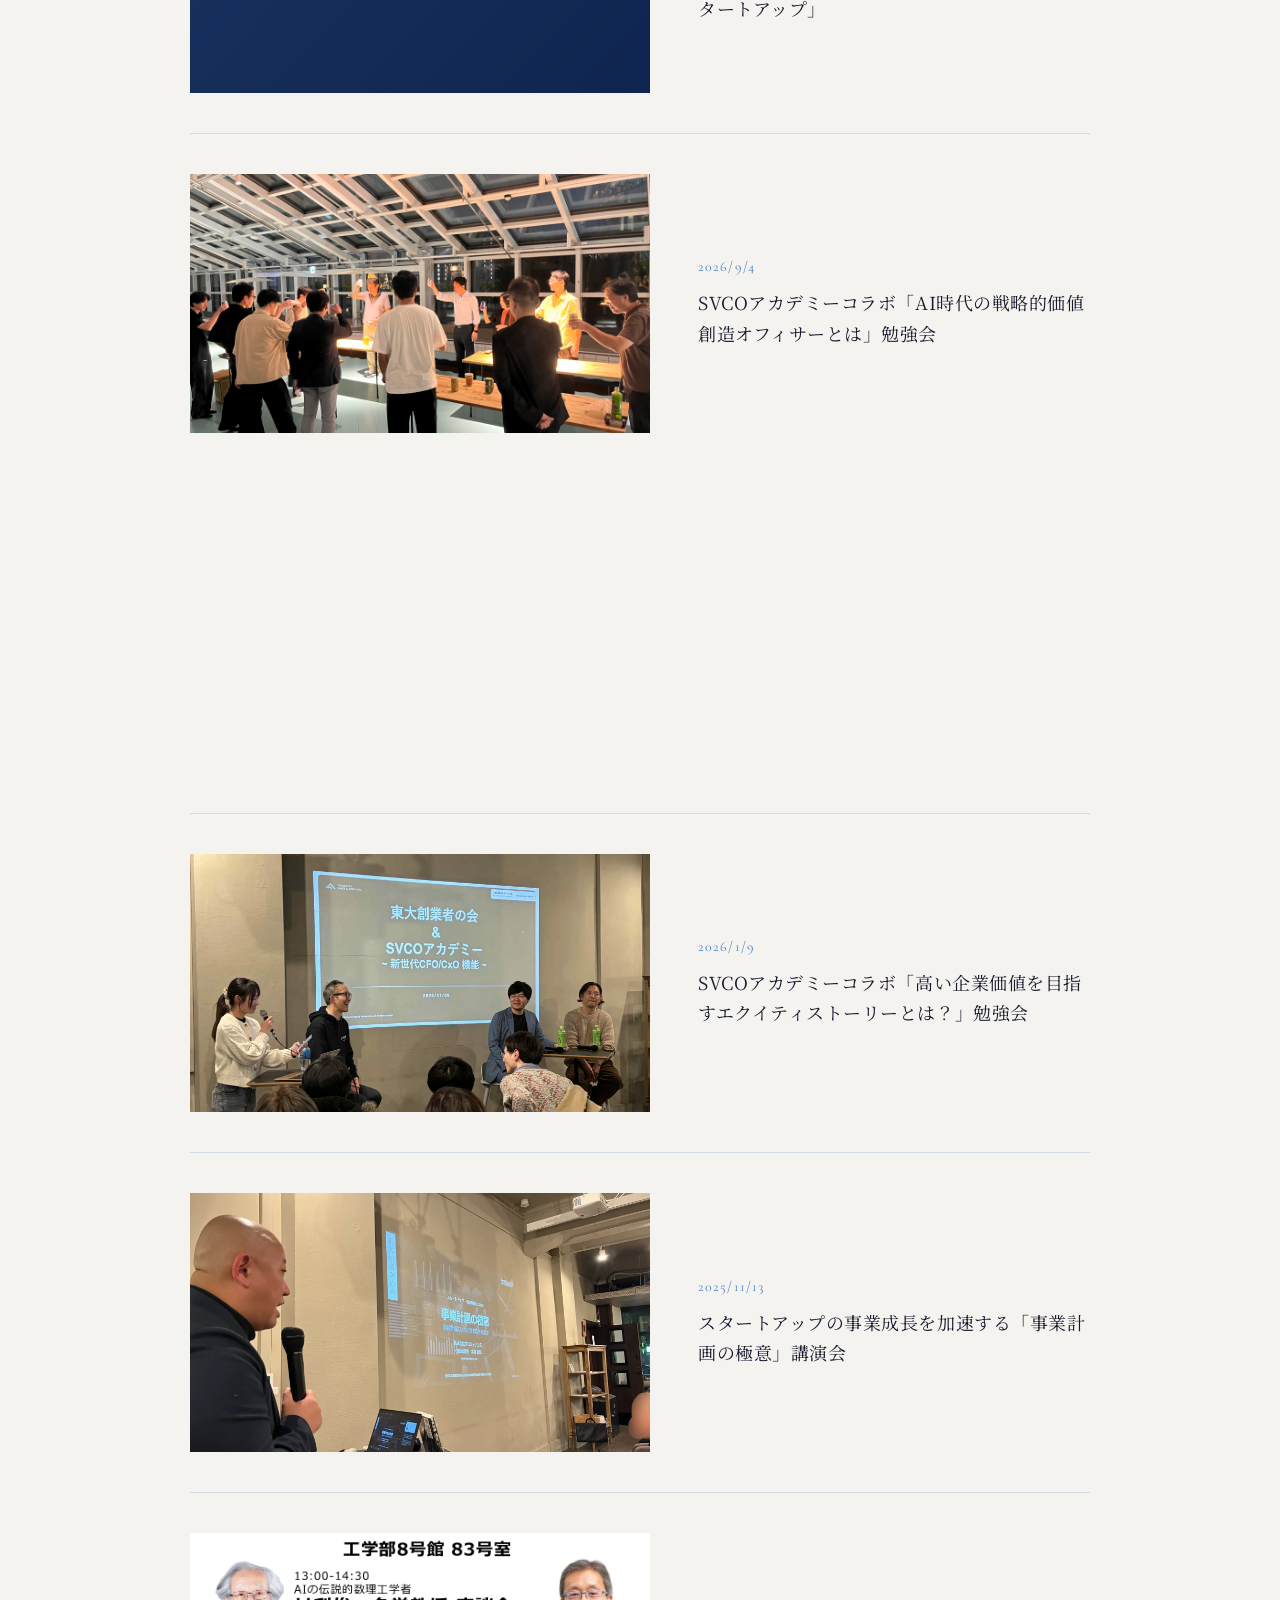
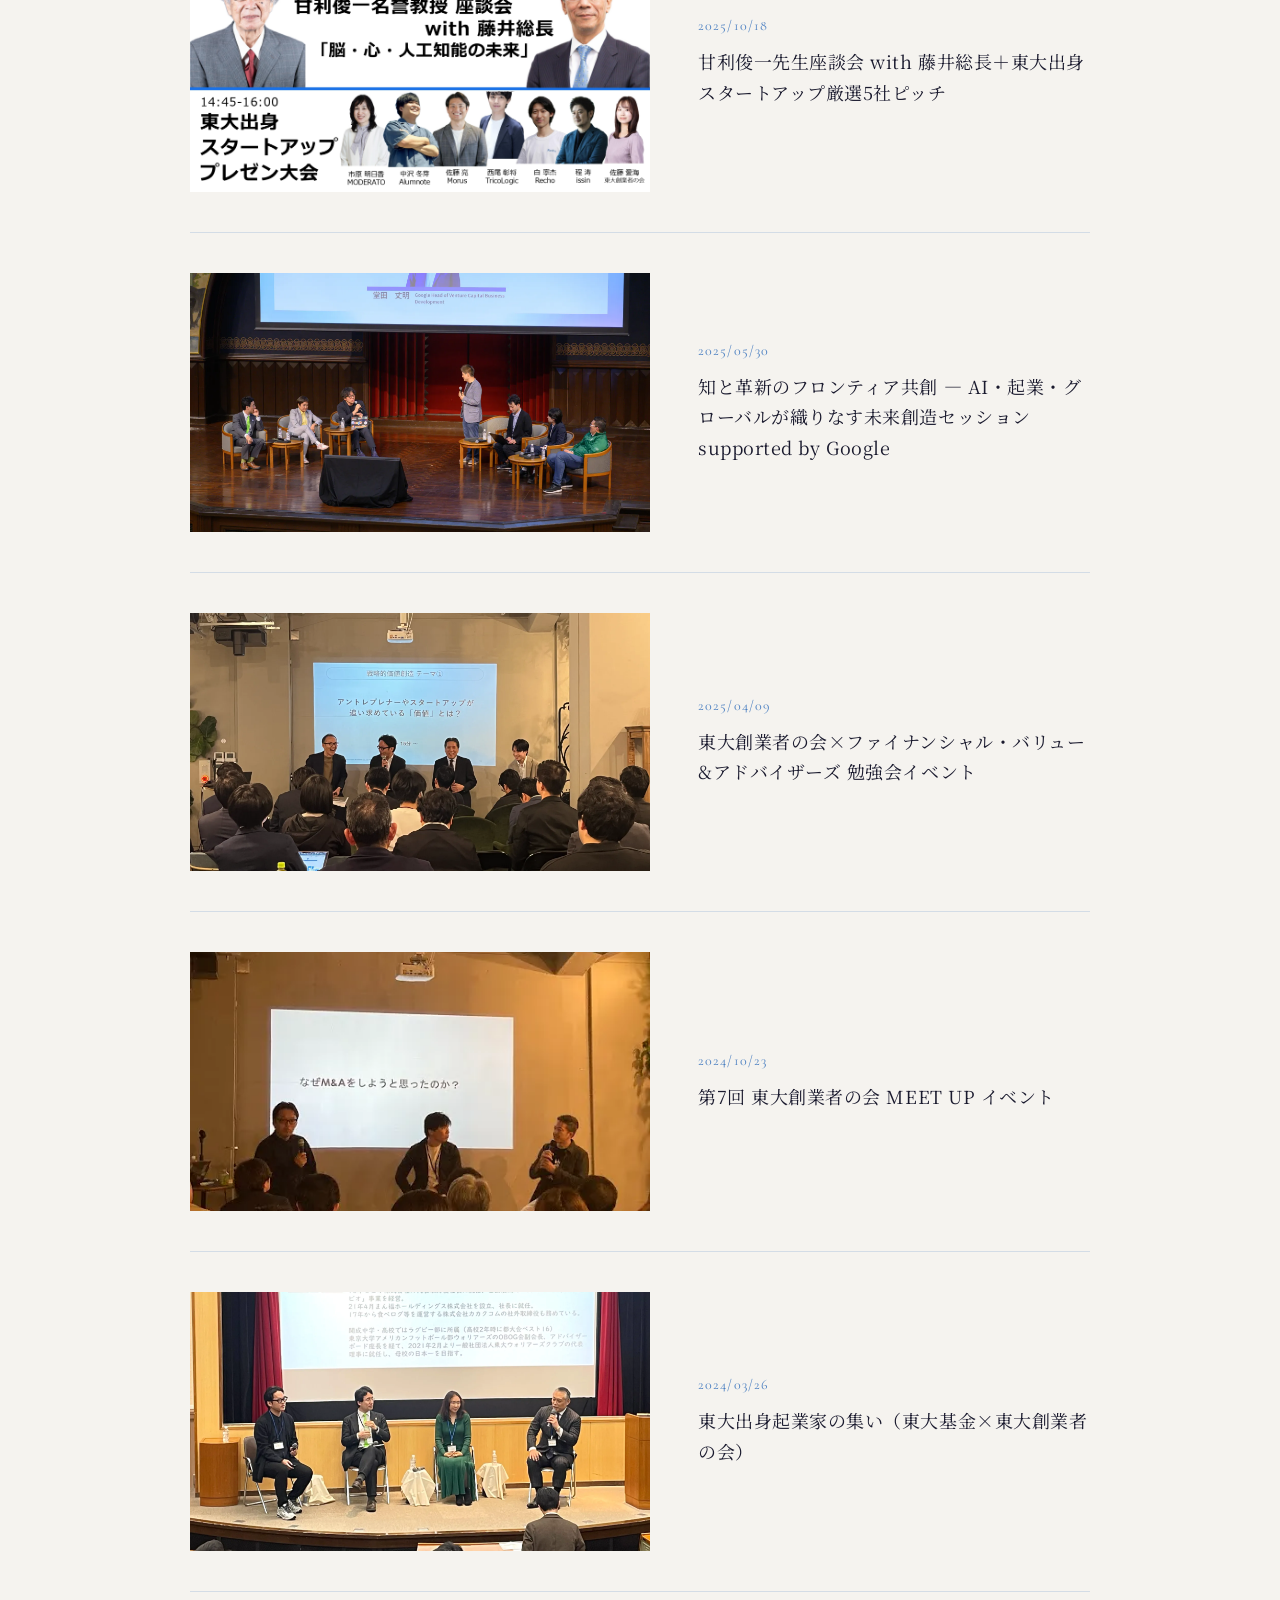
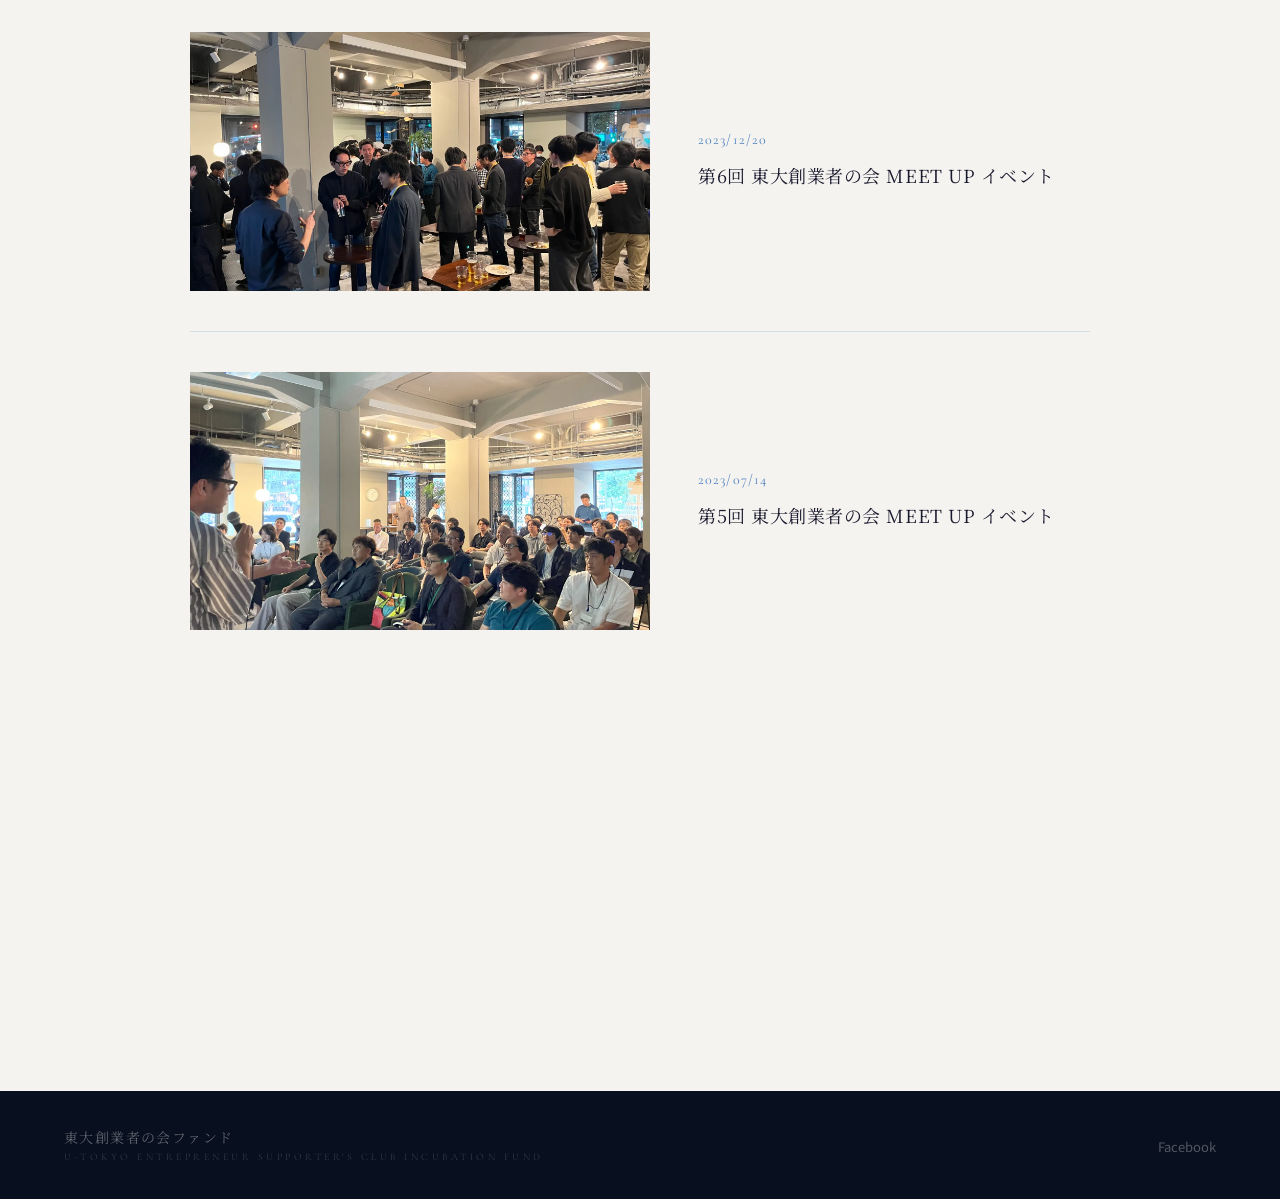
==== commit 462846e1: "Update events.html for HCD event news" ====
--- a/events.html
+++ b/events.html
@@ -290,6 +290,17 @@
       過去のイベントの様子は、以下の詳細をご覧ください。
     </p>
 
+    <div class="past-event fade-up" data-slug="hcd2026">
+      <div class="past-event-img">
+        <img src="images/events/hcd2026.jpg" alt="東京大学ホームカミングデイ2026"
+          onerror="this.style.display='none'; this.nextElementSibling.style.display='flex';" />
+        <div class="past-event-img-placeholder" style="display:none;">EVENT</div>
+      </div>
+      <div class="past-event-body">
+        <p class="past-event-date">2026/10/17</p>
+        <h3 class="past-event-title">東京大学ホームカミングデイ2026 東京大学150周年カウントダウンイベント「東京大学 × スタートアップ」</h3>
+      </div>
+    </div>
     <div class="past-event fade-up"　data-slug="svco2026-2">
       <div class="past-event-img">
         <img src="images/events/svco2026-2.jpg" alt="SVCOアカデミーコラボ勉強会"
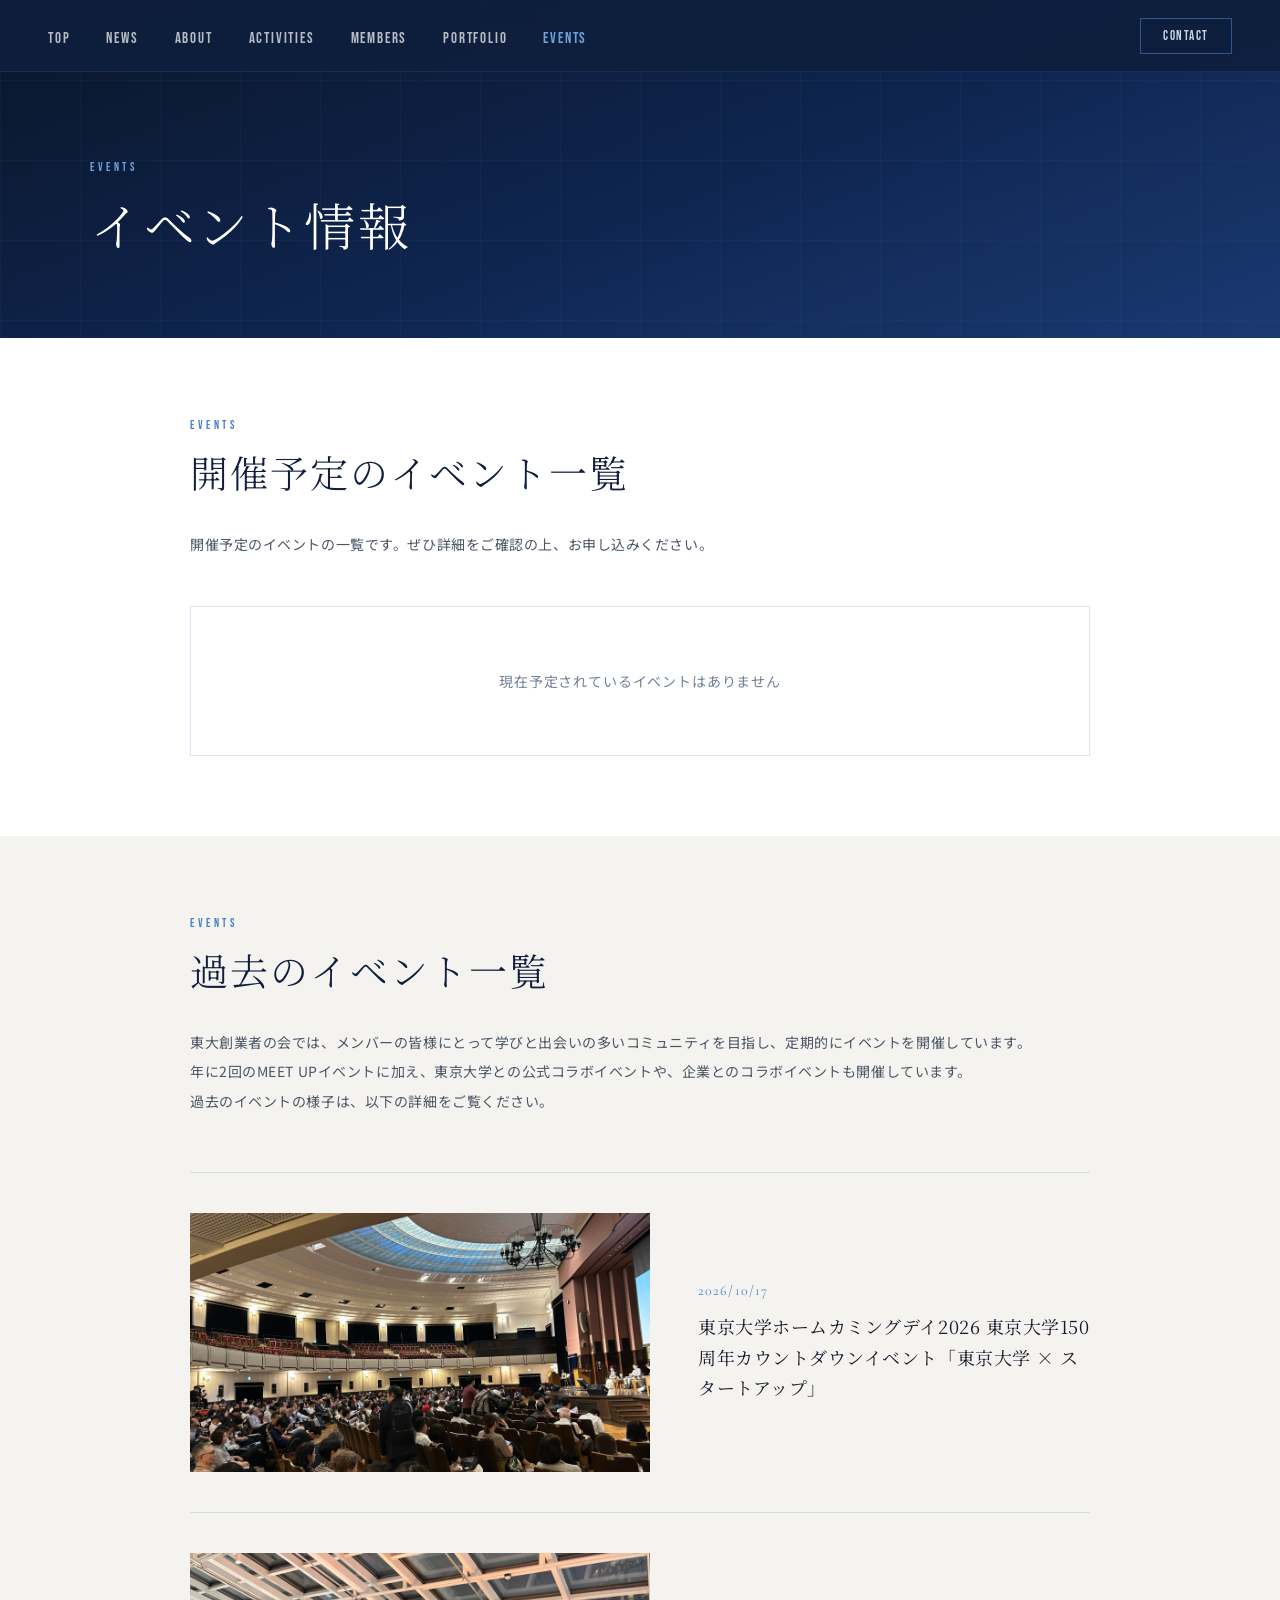
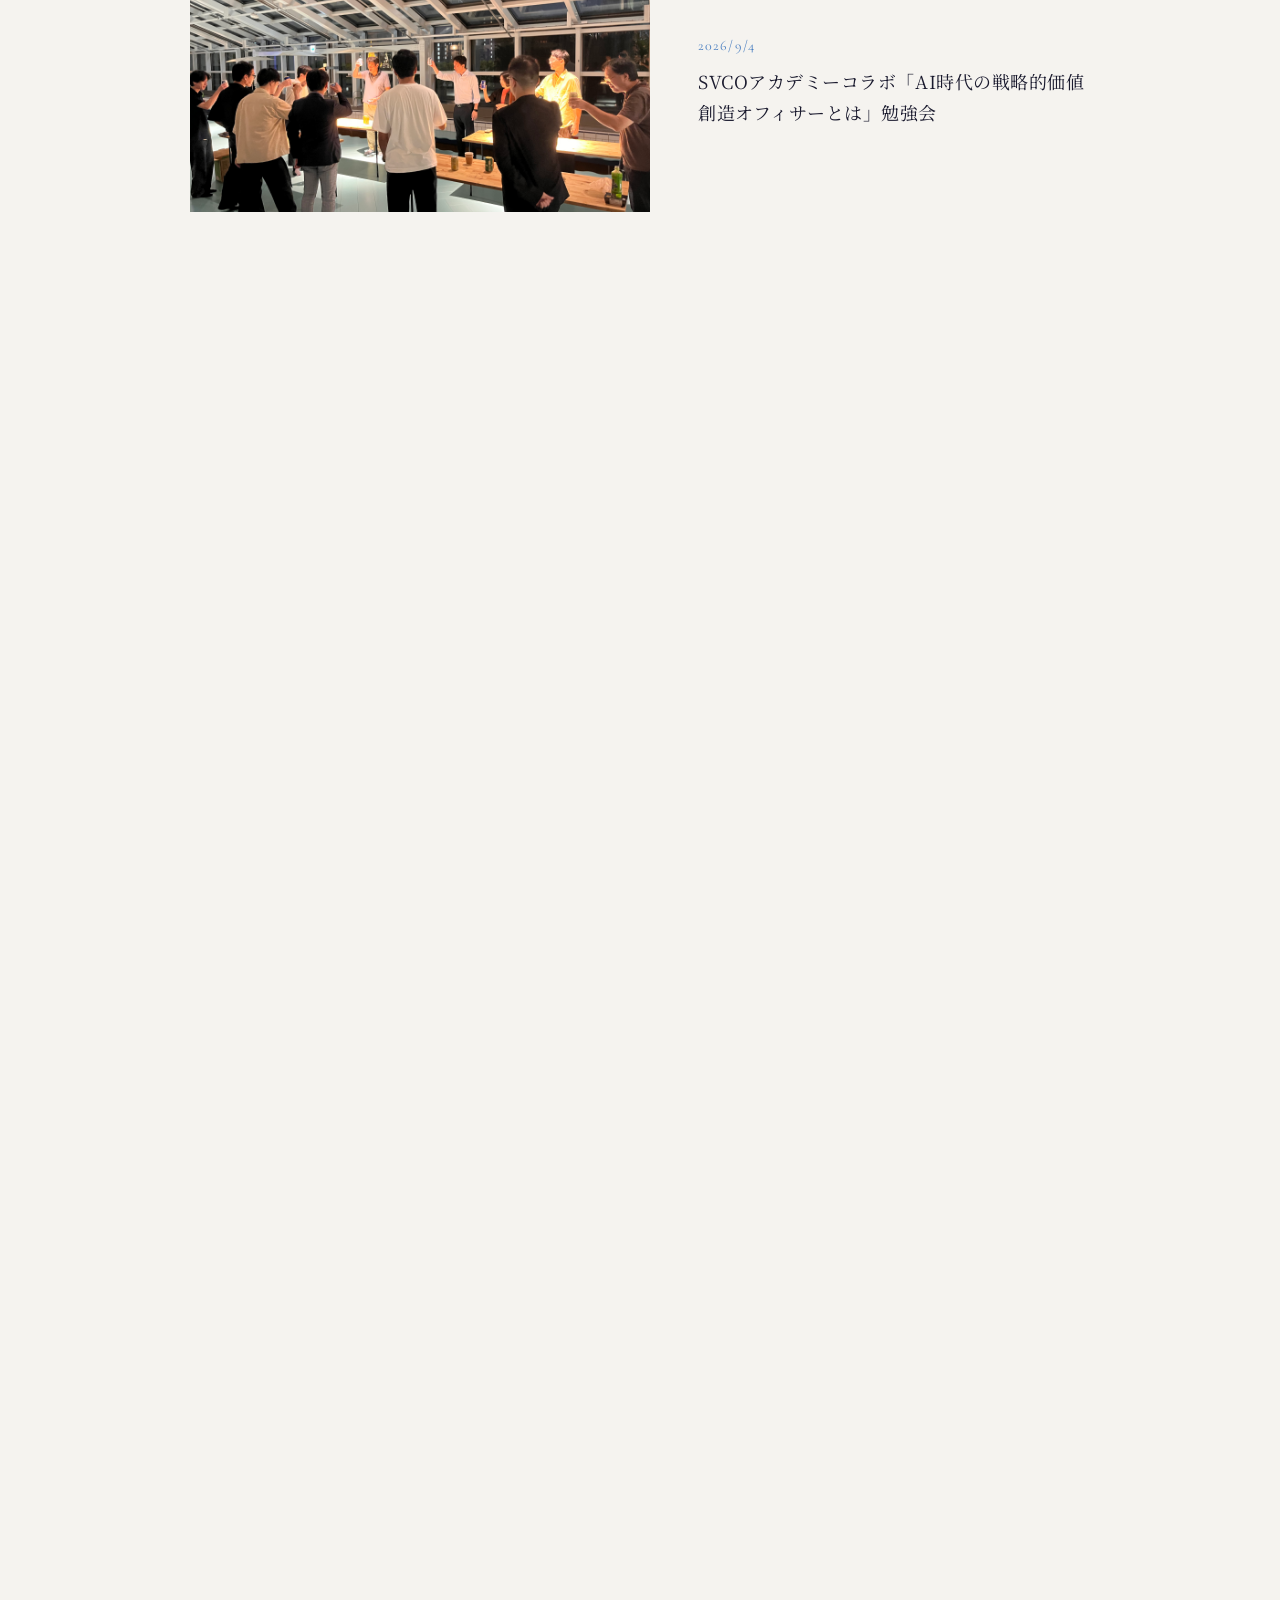
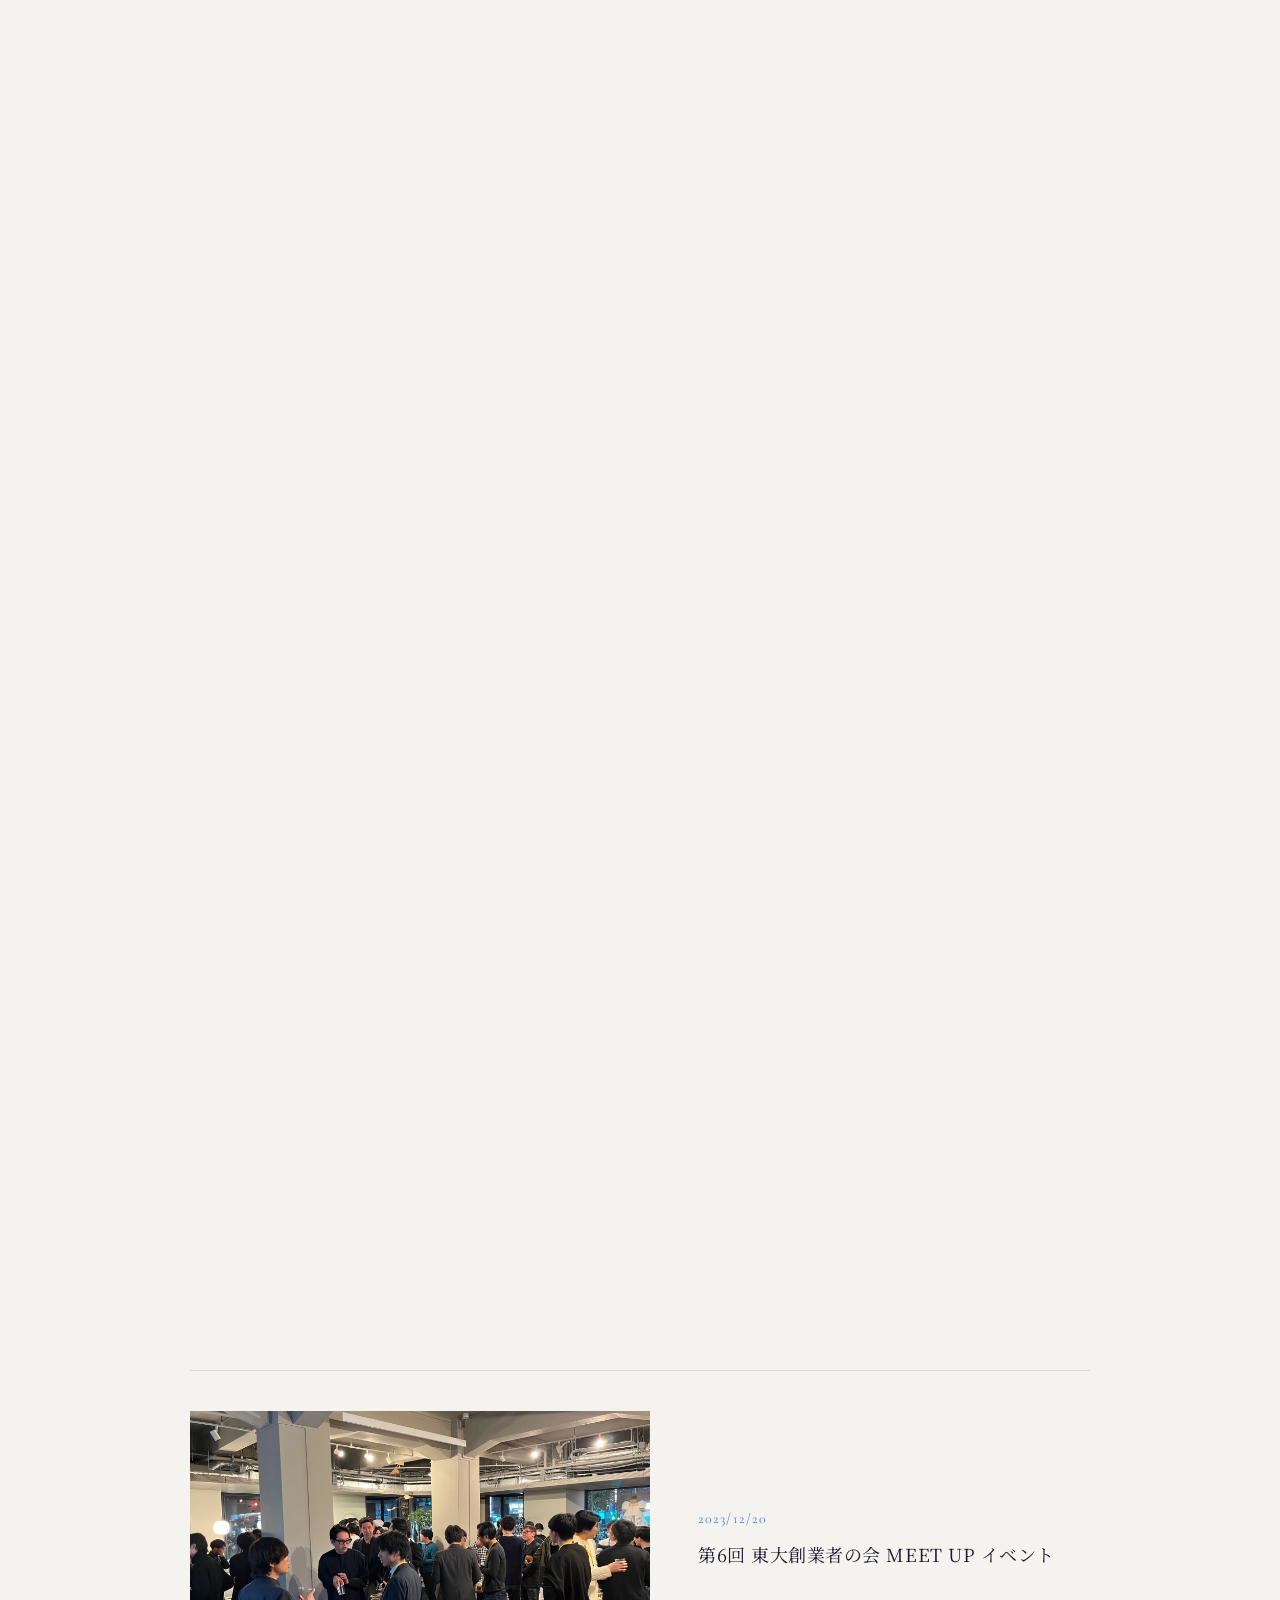
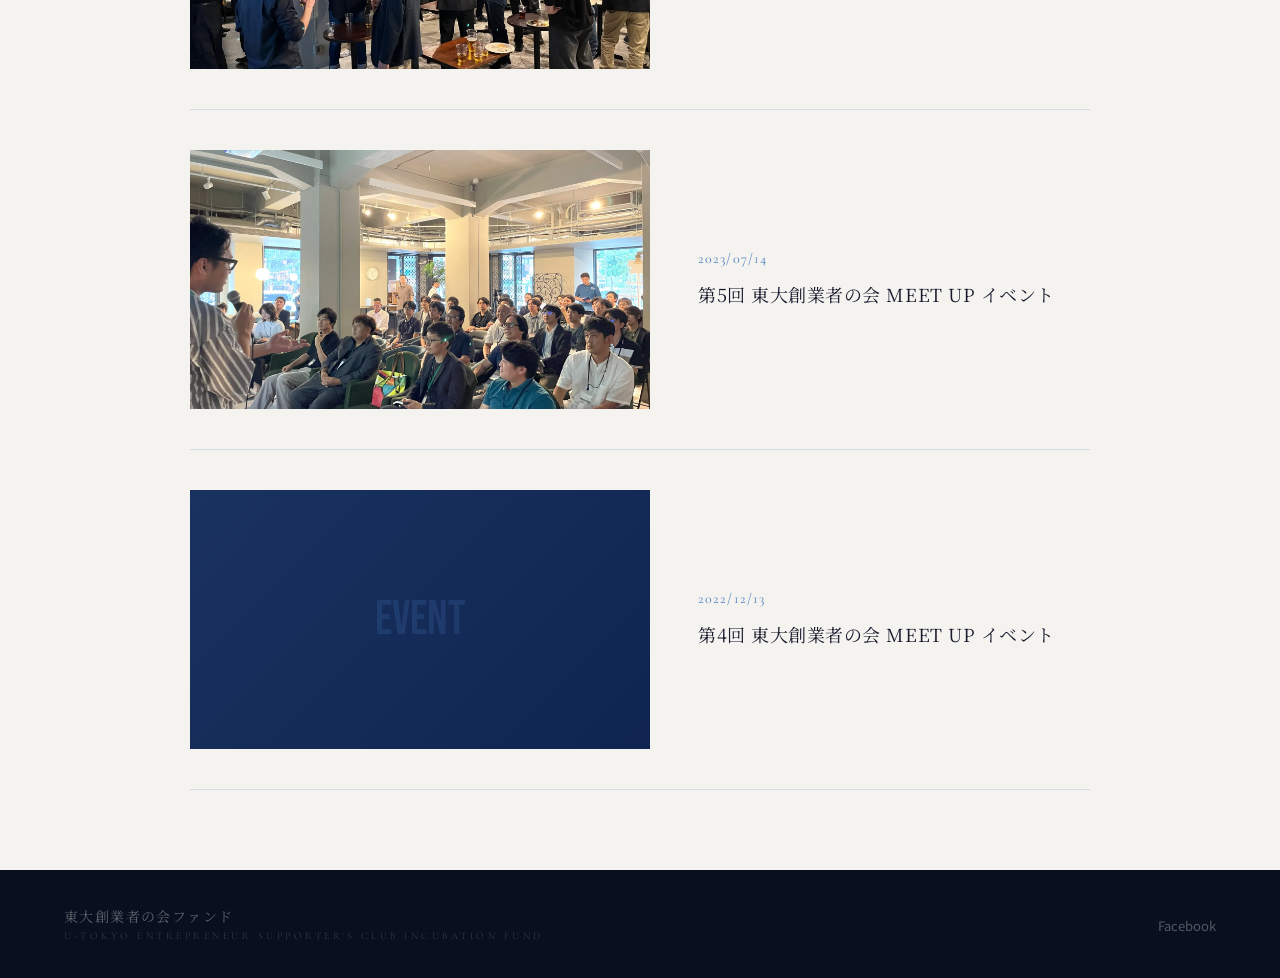
==== commit 27a7032a: "これからの eventsについて編集する" ====
--- a/events.html
+++ b/events.html
@@ -264,18 +264,7 @@
       開催予定のイベントの一覧です。ぜひ詳細をご確認の上、お申し込みください。
     </p>
 
-    <div class="upcoming-card fade-up">
-      <div class="upcoming-card-img">
-        <div class="upcoming-card-img-placeholder">COMING SOON</div>
-        <div class="upcoming-card-date-overlay">2026/10/17</div>
-      </div>
-      <div class="upcoming-card-body">
-        <h3 class="upcoming-card-title">東京大学ホームカミングデー</h3>
-        <p style="font-size:14px; margin-top:12px;">
-          <a href="https://u-tokyo-hcd.com/program/2026Y002" target="_blank" rel="noopener">詳細はこちら（公式ページ）</a>
-        </p>
-      </div>
-    </div>
+    <div class="events-empty">現在予定されているイベントはありません</div>
 
   </div>
 </section>
